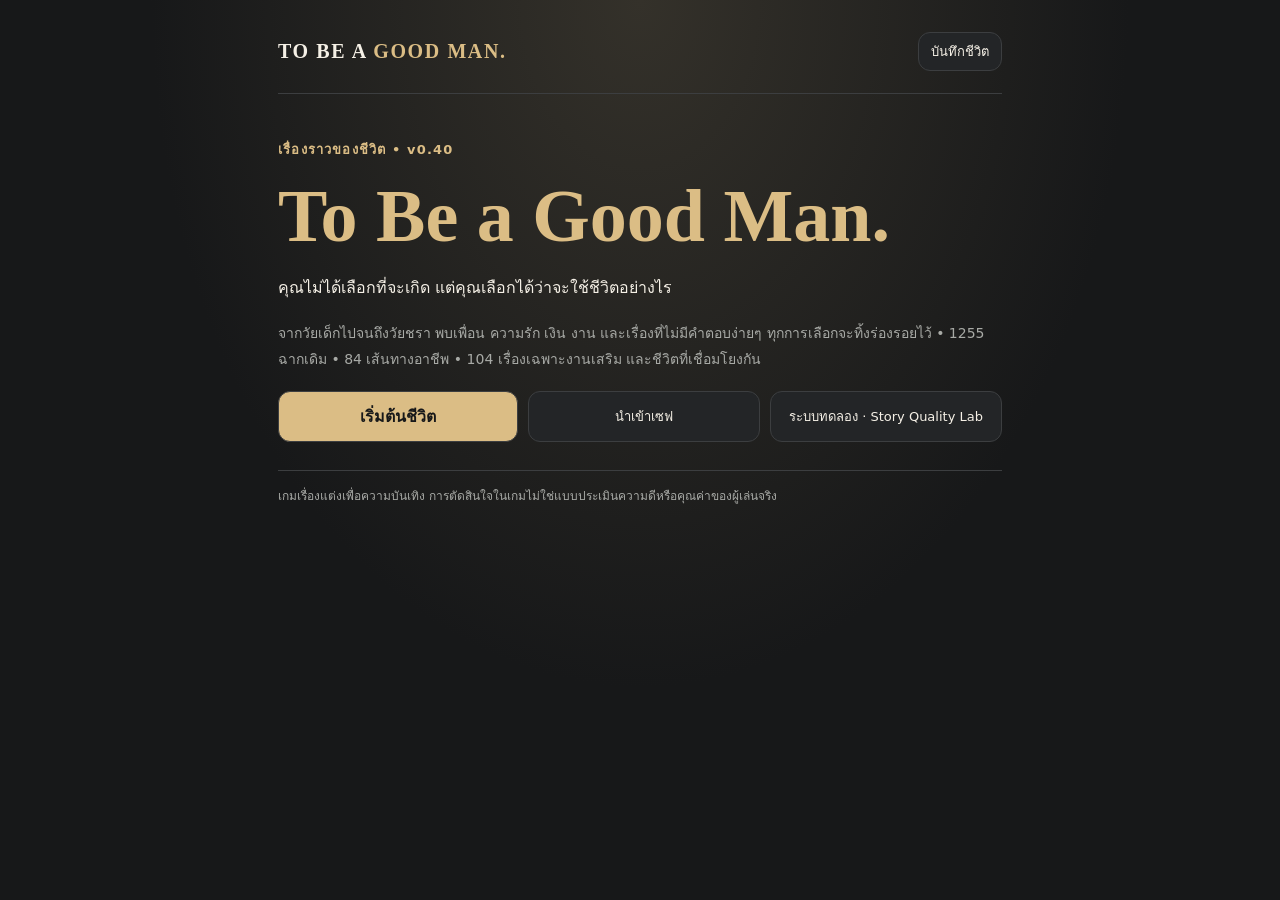
==== index.html @ bf108199 "Add isolated story lab engine bridge and start screen entry" ====
<!doctype html>
<html lang="th"><head><meta charset="utf-8"><meta name="viewport" content="width=device-width,initial-scale=1"><title>To Be a Good Man</title><style>
:root{color-scheme:dark;--bg:#171819;--panel:#232527;--ink:#f5f0e6;--muted:#a8aaa6;--gold:#dbbd85;--line:#3c3e40}*{box-sizing:border-box}body{margin:0;background:radial-gradient(ellipse at top,#34312a 0%,var(--bg) 54%);font-family:system-ui,sans-serif;color:var(--ink);min-height:100dvh}main{max-width:760px;margin:auto;padding:24px 18px 56px}header{display:flex;justify-content:space-between;align-items:center;gap:12px;padding:8px 0 22px;border-bottom:1px solid var(--line)}.brand{font-family:Georgia,serif;font-size:20px;letter-spacing:.08em;font-weight:bold}.brand span{color:var(--gold)}button{font:inherit;color:inherit;cursor:pointer;border:1px solid var(--line);background:var(--panel);border-radius:12px;padding:12px 16px;text-align:left;transition:background .15s,border-color .15s}button:hover,button:focus-visible{border-color:var(--gold);background:#38352f}button.primary{background:var(--gold);color:#171819;font-weight:700;text-align:center}button.small{font-size:13px;padding:8px 12px}button:disabled{opacity:.45;cursor:default}h1,h2,p{margin:0}h1{font-family:Georgia,serif;font-size:clamp(38px,8vw,74px);line-height:1.05;color:var(--gold)}h2{font-size:clamp(25px,5vw,35px);line-height:1.35}p{line-height:1.85}.muted{color:var(--muted);font-size:14px}.kicker{color:var(--gold);font-size:13px;letter-spacing:.09em;font-weight:bold}.scene{padding:28px 0;display:grid;gap:18px}.choices{display:grid;gap:10px}.choice{display:flex;align-items:center;gap:12px;min-height:58px}.letter{color:var(--gold);font-family:Georgia,serif;min-width:22px}.meta{display:flex;flex-wrap:wrap;gap:10px;justify-content:space-between;padding:13px 0;border-bottom:1px solid var(--line);font-size:13px;color:var(--muted)}.track{height:3px;background:var(--line);margin-top:8px;overflow:hidden;border-radius:5px}.track i{display:block;background:var(--gold);height:100%}.result{padding:20px;border:1px solid var(--line);background:var(--panel);border-radius:16px;display:grid;gap:12px}.actions{display:flex;flex-wrap:wrap;gap:10px}.actions button{flex:1;text-align:center}.journal{display:grid;gap:12px}.entry{padding:12px 0;border-bottom:1px solid var(--line)}.entry strong{display:block;margin-bottom:5px}footer{border-top:1px solid var(--line);padding-top:16px;color:var(--muted);font-size:12px;line-height:1.6}#notice{font-size:12px;color:var(--gold);min-height:18px;margin-top:8px} @media(max-width:480px){main{padding:16px 14px 32px}.brand{font-size:15px}.scene{padding:22px 0}.choice{padding:12px}.meta{font-size:12px}}
.profile{border:1px solid var(--line);border-radius:16px;padding:14px;background:#232527;display:grid;gap:12px;margin-top:10px}.person{display:flex;align-items:center;gap:12px}.avatar{height:48px;width:48px;border:1px solid #806d49;border-radius:50%;display:grid;place-items:center;color:var(--gold);background:#35312a;font-size:23px;flex:none}.person strong{font-size:17px}.person .muted{font-size:12px}.personinfo{flex:1}.balance{text-align:right;font-size:16px;font-weight:700;color:var(--gold)}.balance small{display:block;font-size:10px;color:var(--muted);font-weight:400}.statgrid{display:grid;grid-template-columns:1fr 1fr;gap:8px 16px}.stat{min-width:0}.statline{display:flex;align-items:baseline;gap:5px;justify-content:space-between;font-size:12px}.statline strong{white-space:nowrap;font-size:12px}.statbar{height:4px;border-radius:4px;background:#404244;overflow:hidden;margin-top:5px}.statbar i{display:block;height:100%;background:var(--gold);border-radius:4px}.positive{color:#83d9a4}.negative{color:#ff9a97}.latest{border-top:1px solid var(--line);padding-top:10px;display:grid;gap:5px}.latest p{font-size:13px;line-height:1.55}.latest-title{font-size:11px;color:var(--gold);font-weight:700}.effects{display:flex;flex-wrap:wrap;gap:5px 12px;font-size:12px}.scene{padding-top:20px}.meta{padding:8px 0}.choice{min-height:50px}.profile .muted{line-height:1.4}@media(max-width:480px){.profile{padding:11px;gap:10px}.statgrid{gap:7px 12px}.avatar{width:42px;height:42px}.scene{gap:13px}.latest p{font-size:12px}.balance{font-size:14px}}.groups{display:grid;grid-template-columns:1fr 1fr;gap:6px}.group{border:1px solid var(--line);border-radius:8px;min-width:0;background:#202223}.group[open]{grid-column:1/-1}.groupsummary{cursor:pointer;padding:8px;display:flex;justify-content:space-between;align-items:center;gap:4px;font-size:12px;list-style:none}.groupsummary::-webkit-details-marker{display:none}.groupsummary::before{content:"+";color:var(--gold);flex:none}.group[open] .groupsummary::before{content:"−"}.groupsummary>span:first-of-type{flex:1}.groupvalue{color:var(--gold);font-size:10px;white-space:nowrap}.group .statgrid{padding:8px;border-top:1px solid var(--line)}.group .statline{flex-wrap:wrap}.group .statline strong{margin-left:auto}.group .statline strong span{font-size:11px}@media(max-width:360px){.groups{grid-template-columns:1fr}.groupsummary{font-size:12px}}.latest{border:1px solid #6b5b40;background:linear-gradient(145deg,#353027,#292824);border-radius:12px;padding:16px;gap:8px}.latest-title{font-size:13px;line-height:1.45;color:var(--gold)}.latest p.outcome-text{font-size:clamp(19px,4.7vw,24px);font-weight:600;line-height:1.65;color:var(--ink);overflow-wrap:anywhere}.latest p.muted{font-size:12px;line-height:1.5}.latest .effects{border-top:1px solid #514a3d;padding-top:8px;font-size:10px;line-height:1.5;gap:3px 10px}.latest .effects .muted{font-size:10px}.groupsummary{font-size:11px;padding:7px}.groupvalue{font-size:9px}.group .statline,.group .statline strong{font-size:11px}.group .statline strong span{font-size:10px}.entry p.muted{color:var(--ink);font-size:18px;line-height:1.7}.entry .effects{font-size:10px;margin-top:6px}@media(max-width:480px){.latest{padding:13px;gap:7px}.latest p.outcome-text{font-size:19px;line-height:1.65}.latest p.muted{font-size:11px}.groupsummary{padding:6px}}.story-text{white-space:pre-line}.scene .kicker{line-height:1.5}.story-text{font-size:16px;line-height:1.85}@media(max-width:480px){.story-text{font-size:15px}}.scene .latest{scroll-margin-top:12px;margin-bottom:6px}.originform{display:grid;gap:16px}.originform>label{display:grid;gap:6px;font-size:13px;color:var(--gold)}.originform input[type=text]{width:100%;padding:12px;border:1px solid var(--line);border-radius:10px;background:var(--panel);color:var(--ink);font:inherit;font-size:16px}.originform fieldset{border:1px solid var(--line);border-radius:12px;padding:10px;min-width:0;margin:0}.originform legend{padding:0 6px;font-size:13px;color:var(--gold)}.originoptions{display:grid;grid-template-columns:1fr 1fr;gap:7px}.originoption{display:flex;gap:8px;align-items:flex-start;padding:10px;border:1px solid var(--line);border-radius:9px;cursor:pointer}.originoption:has(input:checked){border-color:var(--gold);background:#353027}.originoption input{accent-color:var(--gold);margin-top:4px}.originoption strong,.originoption small{display:block;line-height:1.5}.originoption strong{font-size:13px}.originoption small{font-size:11px;color:var(--muted);margin-top:3px}.originform button.primary{width:100%}@media(max-width:420px){.originoptions{grid-template-columns:1fr}}.originform select{width:100%;padding:12px;border:1px solid var(--line);border-radius:10px;background:var(--panel);color:var(--ink);font:inherit;font-size:16px}</style></head><body><main><header><div class="brand">TO BE A <span>GOOD MAN.</span></div><button id="menu" class="small" type="button">บันทึกชีวิต</button></header><div id="notice" role="status"></div><section id="app" aria-live="polite"></section><footer>เกมเรื่องแต่งเพื่อความบันเทิง การตัดสินใจในเกมไม่ใช่แบบประเมินความดีหรือคุณค่าของผู้เล่นจริง</footer></main><script src="story.js"></script><script src="more-stories.js"></script><script>window.BASE_STORY=window.STORY.slice();</script><script src="life-expansion.js"></script><script src="life-system.js"></script><script src="deep-paths.js"></script><script src="episodes.js"></script><script src="episode-crossovers.js"></script><script src="origins.js"></script><script src="thai-life.js"></script><script src="cities-careers.js"></script><script src="life-turns.js"></script><script src="life-city-drama.js"></script><script src="life-entanglements.js"></script><script src="entangled-episodes.js"></script><script src="interest-paths.js"></script><script src="life-foundations.js"></script><script src="life-continuity.js"></script><script src="life-years.js"></script><script src="life-flex.js"></script><script src="career-catalog.js"></script><script src="career-expansion.js"></script><script src="career-world.js"></script><script src="career-detail.js"></script><script src="life-merged.js"></script><script src="people-memory.js"></script><script src="life-freedom.js"></script><script src="life-polish.js"></script><script src="life-later.js"></script><script>
"use strict";

 // Keep immediate, authored consequences together without changing save IDs or ages.
 
/* v0.30 Childhood: meaningful, replayable arcs. Legacy IDs remain for save migration. */
(function(w){
"use strict";
const W=w.CAREER_WORLD,S=w.STORY,E=w.EPISODES,prev={allowed:W.allowed,choices:W.choices,story:W.story,after:W.after};
const by=new Map([...S,...E].map(e=>[e.id,e])),D=new Map(),H=st=>st.child30||{},T=(s,k)=>s.stats[k]||0,ge=(k,v)=>s=>T(s,k)>=v,has=(st,k,...v)=>v.includes(H(st)[k]),known=(st,n)=>w.PEOPLE.privateOK(st,n),interest=(st,k)=>H(st).interests?.includes(k);
const early=new Set("meet_mek people_mek_visit kindergarten people_intro_fah school_a school_b school_care".split(" "));
const quiet=new Set("kid_newpal toy toy_a toy_b free_focus_5 year_5_0 year_6_1 year_8_0 year_9_1 drawing drawing_a kid_birthday kid_giftplay kid_reading kid_readshow kid_sports kid_sportpractice kid_sportday kid_homework kid_hwresult kid_family6 kid_family7 kid_rain kid_saving kid_saved9 familykid_mom5 familykid_rules familykid_dad6 familykid_holiday9 youthdistinct_move_0 youthdistinct_move_1 youthdistinct_kite_0 youthdistinct_kite_1 younglife_moneykid_0 kid_class8 kid_contest9 kid_contest10 authored_plant_0_9 authored_plant_1_10 authored_comic_0_10 varied_games_0 varied_sports_0".split(" "));
const q=(label,result,delta={},set={},need)=>({label,result,delta,set,need});
const p=(person,level="friend")=>({person,level}),j=(k,n)=>({[k]:"join",...p(n),interest:k}),end=k=>({[k]:"closed"});
function add(id,age,order,title,story,rows,gate=()=>true,parent=null){const key="child30_"+id,e={id:key,age,order,title,story:typeof story==="string"?story:"เรื่องราววัยเด็ก",cw:"child30",custom:true,choices:rows.map((_,i)=>({label:"ทางเลือก "+(i+1),result:"",delta:{},baseIndex:i}))};if(parent){e.after="child30_"+parent;e.flowDirect=true;E.push(e)}else S.push(e);D.set(key,{story,rows,gate});}
function roll(s,a,salt){let x=((s.seed??1)^Math.imul(a+1,2654435761)^salt)>>>0;x=Math.imul(x^(x>>>16),2246822507)>>>0;return ((x^(x>>>13))>>>0)/4294967296;}
const score=(s,a,salt,weights,bonus=0)=>Object.entries(weights).reduce((v,[k,m])=>v+T(s,k)*m,bonus)+roll(s,a,salt)*15;
const money=n=>n.toLocaleString("th-TH")+" บาท";
const change=(id,obj)=>{if(by.has(id))Object.assign(by.get(id),obj);};
change("birth",{story:"คุณลืมตาดูโลกในอ้อมแขนของคนที่บ้าน เสียงและสัมผัสรอบตัวคือสิ่งแรกที่คุณได้รู้จัก"});if(by.get("birth")?.choices[0]){by.get("birth").choices[0].label="ร้องเสียงดัง";by.get("birth").choices[0].result="คนที่บ้านอุ้มและปลอบคุณจนสงบ";}
change("meet_mek",{order:-20});change("people_mek_visit",{order:-19});change("kindergarten",{order:-20});
change("study_habit",{story:"คืนก่อนส่งการบ้านครั้งแรก คุณยังทำโจทย์ไม่เสร็จ แต่รายการการ์ตูนที่ชอบกำลังจะเริ่ม คนที่บ้านบอกว่าจะช่วยถ้าคุณขอ"});
// 5 years: multiple independent friendship routes, not mandatory loyalty to Mek/Fah.
add("friends",5,-35,"เพื่อนคนใหม่ในวันเปิดเทอม","วันเปิดเทอม ครูให้เด็กเลือกโต๊ะกิจกรรม นัทกำลังต่อปริศนา ข้าวปั้นชวนเพื่อนเล่น ส่วนมินนี่กำลังเล่นขายของ คุณอยากไปโต๊ะไหน?",[
q("ต่อปริศนากับนัท","นัทชอบโจทย์ยากๆ เขาชวนคุณมาเล่นด้วยกันอีก",{knowledge:5,problem:3,friend:3},{...p("นัท"),interest:"study"}),
q("เล่นกับกลุ่มข้าวปั้น","ข้าวปั้นแนะนำเพื่อนในกลุ่ม ทั้งหมดเล่นกันจนหมดพัก",{social:5,confidence:3,friend:3},{...p("ข้าวปั้น"),interest:"social"}),
q("เล่นขายของกับมินนี่","มินนี่เล่าว่าที่บ้านขายของ ทั้งคู่เล่นด้วยกันจนเริ่มสนิท",{skill:5,problem:3,friend:3},{...p("มินนี่"),interest:"trade"}),
q("เล่นคนเดียวก่อน","ครูให้คุณเลือกเล่นตามใจ ยังมีโอกาสรู้จักเพื่อนคนอื่น",{h:3,creative:3},{})]);
add("friends_day",5,-34,"เพื่อนใหม่กับกติกาของกลุ่ม",st=>"วันต่อมา "+H(st).lastPerson+" ชวนคุณเล่นอีก ขิงอยากเล่นด้วย แต่ยังไม่รู้กติกา",[
q("ชวนขิงมาเล่นและสอนกติกา","ทั้งสามคนเล่นกันจนหมดพัก ขิงดีใจที่ได้ร่วมกลุ่ม",{friend:5,social:4},{...p("ขิง")}),
q("ให้ขิงเล่นในรอบถัดไป","ขิงได้เล่นด้วยในรอบถัดไปและเริ่มรู้จักคุณ",{friend:3,problem:3},p("ขิง")),
q("ขอเล่นกับเพื่อนคนเดิมเท่านั้น","ขิงไปเล่นกับกลุ่มอื่น คุณเล่นกับเพื่อนจนจบ",{friend:1,social:-2},{}),
q("ขอพักเล่นคนเดียววันนี้","เพื่อนเข้าใจและให้คุณพักตามที่ต้องการ",{energy:4,h:2},{})],st=>!!H(st).lastPerson,"friends");
add("birthday",5,45,"วันเกิดกับของที่อยากได้","วันเกิดปีนี้ คนที่บ้านให้คุณเลือกของขวัญ หรือเก็บเงินไว้ซื้อสิ่งที่อยากได้ คุณจะเลือกอะไร?",[
q("ขอหนังสือและเกมฝึกสมอง","คุณเริ่มฝึกอ่านและแก้โจทย์",{knowledge:6,problem:3},{interest:"study"}),
q("ขออุปกรณ์กีฬา","คนที่บ้านพาคุณฝึกเล่นกีฬา",{physical:5,skill:4},{interest:"sport"}),
q("ขออุปกรณ์วาดรูปหรือประดิษฐ์ของ","คุณเริ่มทำผลงานของตัวเอง",{creative:7,skill:3},{interest:"art"}),
q("ฉลองที่บ้านและเก็บเงินใส่กระปุก","คุณฉลองกับครอบครัวและได้เงินเก็บ 150 บาท",{m:150,h:3,discipline:3},{interest:"trade"})]);
// 6 years: earning and moral consequences in the same episode.
add("market",6,10,"ร้านเล็กในงานชุมชน",(st,s)=>"งานชุมชนเปิดให้เด็กช่วยผู้ใหญ่ขายของ "+(s.origin?.family==="modest"?"ที่บ้านมีงบจำกัด จึงเลือกใช้ของที่หาได้ง่าย":"ที่บ้านเตรียมวัตถุดิบไว้ให้ลองขาย")+" มินนี่ชวนคุณช่วยขาย ผู้ใหญ่จะให้ส่วนแบ่งเป็นค่าขนม",[
q("ช่วยมินนี่ขายขนม","คุณช่วยขายจนปิดร้าน ได้ส่วนแบ่ง 120 บาท",{m:120,skill:5,friend:3},{...p("มินนี่"),trade:"sold",interest:"trade"}),
q("ทำการ์ดและของทำมือไปขาย","ขายของได้กำไร 180 บาทหลังหักต้นทุน",{m:180,creative:5,skill:4},{trade:"sold",interest:"art"}),
q("ช่วยที่บ้านโดยไม่รับเงิน","คนที่บ้านขอบคุณ คุณเห็นแล้วว่าการหาเงินไม่ง่าย",{r:4,responsibility:4,experience:4},{trade:"help"}),
q("ไปทำกิจกรรมอื่น","คุณสนุกกับวันหยุด แต่ไม่ได้รายได้จากร้าน",{h:4,energy:2},{trade:"closed"}),
q("★ จัดชุดสินค้าและทำป้ายราคา","ผู้ใหญ่ช่วยตรวจราคา ขายได้ดีและคุณได้กำไร 300 บาท",{m:300,skill:6,problem:4},{...p("มินนี่"),trade:"sold",interest:"trade"},s=>T(s,"problem")>=60||T(s,"skill")>=12)]);
add("market_cash",6,11,"เงินที่ลูกค้าจ่ายเกิน","ลูกค้าซื้อของราคา 100 บาท แต่จ่ายมา 200 บาทแล้วเดินออกไป มีเพียงคุณที่เห็นว่าเขาจ่ายเกิน",[
q("เรียกลูกค้ากลับมาคืนเงิน","ลูกค้าได้เงินคืน 100 บาท ร้านปิดด้วยยอดที่ถูกต้อง",{i:5,reliable:4,respect:3},{marketTrust:"honest"}),
q("ให้ผู้ใหญ่ตรวจเงินก่อนคืน","ผู้ใหญ่ตรวจยอดและคืนเงินครบ คุณได้ฝึกนับเงิน",{problem:4,i:3,skill:3},{marketTrust:"honest"}),
q("แอบเก็บเงินส่วนเกิน 100 บาท","คุณได้เงินเพิ่ม 100 บาทโดยไม่มีใครรู้",{m:100,i:-6,reliable:-3},{marketTrust:"hidden"}),
q("อ้างว่าลูกค้าให้ทิป","ผู้ใหญ่เชื่อและให้เงินคุณ 100 บาท ลูกค้าอาจกลับมาทวง",{m:100,i:-7,fair:-4},{marketTrust:"hidden"})],st=>has(st,"trade","sold"),"market");
add("market_truth",6,12,"ลูกค้ากลับมาทวงเงิน","หลังปิดร้าน ลูกค้ากลับมาทวงเงิน 100 บาทที่จ่ายเกิน คนที่บ้านถามว่าเกิดอะไรขึ้น",[
q("ยอมรับผิดและคืน 100 บาท","ลูกค้าได้เงินครบ คุณขอโทษต่อหน้าคนที่บ้าน",{m:-100,i:4,responsibility:4},{marketTrust:"repaired"},ge("m",100)),
q("ขอให้ผู้ใหญ่ช่วยคืนเงิน","ผู้ใหญ่ช่วยชดใช้และคุยกับคุณเรื่องความซื่อสัตย์",{r:-2,responsibility:3},{marketTrust:"repaired"}),
q("ปฏิเสธทั้งที่รู้ความจริง","ลูกค้าได้เงินคืน แต่คนที่บ้านเริ่มไม่ไว้ใจคุณ",{i:-5,reliable:-5},{marketTrust:"caught"}),
q("คืนเงินแต่ไม่ขออธิบาย","ลูกค้าได้เงินคืน เรื่องเงินจบแล้ว แต่คนที่บ้านยังไม่สบายใจ",{stress:3,responsibility:1},{marketTrust:"caught"})],st=>has(st,"marketTrust","hidden"),"market_cash");
add("homework",6,30,"เช้าวันส่งการบ้าน",(st,s)=>s.answers.study_habit===3?"ครูเห็นว่าสมุดการบ้านยังว่าง เพื่อนชวนให้ลอกก่อนส่ง":"การบ้านยังผิดบางข้อ เพื่อนชวนให้ลอกคำตอบก่อนส่งครู",[
q("บอกครูตามจริงและขอเวลาทำเอง","ครูอธิบายโจทย์ คุณทำเสร็จช่วงพักกลางวัน",{knowledge:6,responsibility:4,i:3},{studyRepair:"done",interest:"study"}),
q("ขอให้เพื่อนสอนวิธีคิด","คุณเข้าใจโจทย์และแก้เองจนส่งทัน",{knowledge:5,problem:4,friend:2},{studyRepair:"done"}),
q("ลอกคำตอบเพื่อน","คุณส่งงานผ่าน แต่ยังแก้โจทย์แบบเดิมเองไม่ได้",{i:-5,discipline:-3},{studyRepair:"copy"}),
q("ส่งงานเท่าที่ทำได้","ครูตรวจงานตามจริงและแนะนำให้ฝึกเพิ่ม",{experience:3,confidence:2},{studyRepair:"done"})],(st,s)=>[2,3].includes(s.answers.study_habit));
// The morning after homework belongs to the same episode, before unrelated events.
{const ix=S.findIndex(e=>e.id==="child30_homework");if(ix>=0){const e=S.splice(ix,1)[0];e.after="study_habit";e.flowDirect=true;E.push(e);}}
// 7 years: sport, results based on ability and preparation.
add("sport",7,5,"เจกับทีมกีฬาสี","เจชวนคุณลองวิ่งผลัดในงานกีฬาสี ครูเปิดให้ทดลองซ้อมก่อนคัดทีม ทีมชนะจะได้เงินรางวัล",[
q("ลองซ้อมกับเจ","คุณฝึกวิ่งและส่งไม้กับทีม",{physical:4,skill:6,friend:3},j("sport","เจ")),
q("ช่วยจับเวลาและเชียร์เพื่อน","คุณได้รู้จักเจและช่วยทีมจากข้างสนาม",{social:4,friend:3},{...p("เจ"),sport:"closed"}),
q("ไปทำกิจกรรมอื่น","คุณเลือกใช้เวลากับสิ่งที่ชอบกว่า",{h:3},end("sport")),
q("★ ขอคัดตัวเข้าทีมหลัก","ครูเห็นว่าคุณมีพื้นฐานดี จึงให้ซ้อมกับทีมหลัก",{physical:3,skill:5,confidence:3},j("sport","เจ"),s=>T(s,"physical")>=88&&T(s,"skill")>=8)]);
add("sport_match",7,6,"วันแข่งวิ่งผลัด","หลายสัปดาห์ต่อมา ถึงวันแข่งวิ่งผลัด เจชวนคุณวางแผนกับทีมก่อนลงสนาม",[
q("วิ่งตามจังหวะที่ซ้อม","ทีมวิ่งจนครบตามที่ฝึกมา",{physical:3,experience:4},{sportFinish:"normal"}),
q("ให้เจวิ่งตำแหน่งที่ถนัดกว่า","ทุกคนได้วิ่งในตำแหน่งที่เหมาะกับตัวเอง",{friend:4,skill:3,fair:3},{sportFinish:"team"}),
q("ฝืนเร่งความเร็วเพื่อชนะ","คุณวิ่งจนจบ แต่เหนื่อยมากและต้องพัก",{energy:-7,physical:-2,ambition:3},{sportFinish:"risk"}),
q("★ วางแผนจังหวะวิ่งและส่งไม้","ทีมส่งไม้ได้คล่องขึ้นและทำงานเข้าขากัน",{skill:4,problem:4,friend:3},{sportFinish:"expert"},s=>T(s,"skill")>=15&&T(s,"physical")>=85)],st=>has(st,"sport","join"),"sport");
const sportPrize=(st,s)=>{const n=score(s,7,41,{physical:.5,skill:.6,discipline:.2},has(st,"sportFinish","team","expert")?10:0);return n>=78?500:n>=65?200:0;};
add("sport_result",7,7,"ประกาศผลกีฬาสี",(st,s)=>{const n=sportPrize(st,s);return n===500?"ทีมชนะเลิศ! ได้เงินรางวัลคนละ 500 บาท":n===200?"ทีมได้รองชนะเลิศ รับเงินคนละ 200 บาท":"ทีมไม่ติดอันดับ แต่ทุกคนวิ่งจบ ครูแนะนำสิ่งที่ควรฝึก";},[
q("ขอบคุณทีมและทบทวนผลแข่ง","คุณรู้ว่าครั้งนี้ทำอะไรได้ดีและควรฝึกอะไรเพิ่ม",{experience:4,friend:3},{sport:"finished"}),
q("ขอครูแนะนำวิธีฝึกต่อ","ครูช่วยวางแผนซ้อมให้คุณ",{skill:5,discipline:3},{sport:"finished",interest:"sport"}),
q("พักแข่งและลองกิจกรรมอื่น","คุณพักร่างกายและมีเวลาทำสิ่งอื่น",{energy:5,h:3},{sport:"finished",sportStop:true})],st=>!!H(st).sportFinish,"sport_match");
// 8 years: gaming and a separate social circle with real trade-offs.
add("games",8,5,"บอลกับทีมเกมหลังเลิกเรียน","บอลชวนคุณตั้งทีมเล่นเกมหลังเลิกเรียน โดยมีผู้ปกครองอนุญาต เดือนหน้าจะมีการแข่งขันที่โรงเรียน",[
q("เล่นกับบอลหลังทำการบ้าน","บอลชวนคุณฝึกเป็นทีม คุณได้เพื่อนเล่นเกมคนใหม่",{problem:5,friend:4,discipline:3},j("games","บอล")),
q("ฝึกหนักแม้ต้องนอนดึก","คุณสนิทกับบอลและเล่นเก่งขึ้น แต่เริ่มง่วงในห้องเรียน",{skill:5,friend:3,energy:-6,discipline:-4},{...j("games","บอล"),gameRisk:true}),
q("ชวนบอลทำกิจกรรมอื่น","บอลตกลงลองกิจกรรมใหม่ด้วยกัน",{friend:3,social:3},{...p("บอล"),games:"closed"}),
q("ไม่เข้าทีมและทำสิ่งที่ชอบ","คุณไม่ได้เข้าทีมเกม แต่ยังพบเพื่อนจากกิจกรรมอื่น",{h:3},end("games"))]);
add("games_match",8,6,"การแข่งขันเกมของโรงเรียน","หลังซ้อมมาหลายครั้ง ถึงวันแข่งเกมแล้ว ทีมที่ทำผลงานดีจะได้เงินรางวัล",[
q("แบ่งหน้าที่และสื่อสารกับทีม","ทีมช่วยกันแก้ปัญหาจนจบทุกนัด",{problem:5,skill:4,friend:3},{gameFinish:"team"}),
q("เล่นตามที่ตัวเองถนัด","คุณทำหน้าที่ของตัวเองและได้ประสบการณ์",{skill:5,experience:3},{gameFinish:"solo"}),
q("ตำหนิเพื่อนเมื่อทีมตามหลัง","ทีมเสียสมาธิ เพื่อนเริ่มไม่พอใจคุณ",{friend:-5,stress:3,skill:2},{gameFinish:"blame"}),
q("★ อ่านแผนคู่แข่งและปรับแผนทีม","ทีมเปลี่ยนแผนได้ทันและเล่นเข้าขากันมากขึ้น",{problem:5,skill:4,friend:4},{gameFinish:"expert"},ge("problem",65))],st=>has(st,"games","join"),"games");
const gamePrize=(st,s)=>{const n=score(s,8,57,{problem:.55,skill:.7},has(st,"gameFinish","team","expert")?12:0);return n>=70?800:n>=58?300:0;};
add("games_result",8,7,"ผลการแข่งขันและเวลาเล่น",(st,s)=>{const n=gamePrize(st,s);return (n===800?"ทีมชนะ! คุณได้ส่วนแบ่ง 800 บาท":n===300?"ทีมได้รางวัลชมเชย คุณได้ส่วนแบ่ง 300 บาท":"ทีมไม่ได้รางวัล แต่เล่นครบทุกนัด")+(H(st).gameRisk?" ครูยังทักว่าช่วงนี้คุณง่วงในห้องเรียนบ่อย":"")+" คุณจะจัดเวลาเล่นต่อไปอย่างไร?";},[
q("เล่นหลังทำการบ้านเสร็จ","คุณกับบอลตกลงเวลาเล่นให้ไม่กระทบการเรียน",{discipline:5,selfcontrol:4},{games:"finished",gameRisk:false}),
q("ฝึกจริงจังโดยให้ผู้ใหญ่ช่วยจัดเวลา","ผู้ใหญ่ช่วยจัดตารางซ้อมและพัก คุณยังได้พัฒนาฝีมือ",{skill:5,problem:3},{games:"finished",interest:"games",gameRisk:false}),
q("เพิ่มเวลาเล่นทุกวัน","คุณเล่นเก่งขึ้น แต่เริ่มพักผ่อนไม่พอและเรียนเสีย",{skill:4,energy:-7,discipline:-5},{games:"finished",gameRisk:true}),
q("พักแข่งและลองกิจกรรมอื่น","คุณยังเป็นเพื่อนกับบอลได้ แม้ไม่ได้แข่งเกมด้วยกัน",{h:4,energy:4},{games:"finished",gameStop:true,gameRisk:false})],st=>!!H(st).gameFinish,"games_match");
add("circle",8,14,"โต๊ะอาหารที่เลือกได้","พักเที่ยง ข้าวปั้นชวนคุณไปนั่งด้วย ขิงกำลังอ่านหนังสือคนเดียว ส่วนพีทอยากอวดของเล่นราคาแพงที่เพิ่งได้มา",[
q("นั่งกับขิงและชวนคุย","ขิงเล่าเรื่องอวกาศที่ชอบ คุณเริ่มสนิทกัน",{knowledge:4,friend:4,social:2},p("ขิง")),
q("ไปนั่งกับกลุ่มข้าวปั้น","คุณรู้จักเพื่อนในกลุ่มเพิ่มขึ้น",{social:5,friend:4},p("ข้าวปั้น")),
q("ไปดูของเล่นกับพีท","พีทเล่าเรื่องของสะสมและชวนคุณเล่นด้วย",{friend:3,experience:3},p("พีท")),
q("ขอนั่งพักคนเดียว","คุณได้พักเงียบๆ ตามที่ต้องการ",{energy:4,h:3},{})]);
add("circle_test",8,15,"ของเล่นที่มีเงื่อนไข","พีทจะให้คุณเล่นของเล่นราคาแพงของเขา แต่มีข้อแม้ว่าอย่าชวนขิง เพราะขิงไม่มีของเล่นแบบเดียวกัน",[
q("ไม่รับข้อเสนอและชวนขิงเล่นอย่างอื่น","คุณอดเล่นของพีท แต่ขิงดีใจที่คุณชวนเขา",{fair:5,friend:4,i:3},p("ขิง")),
q("ขอให้พีทเลิกกีดกันขิง","พีทไม่ให้ยืมของเล่น แต่ยอมเลิกกันขิงออกจากกลุ่ม",{problem:4,social:3,fair:3},p("พีท")),
q("ตกลงและไม่ชวนขิง","คุณได้เล่นของที่อยากได้ ขิงเสียใจและเริ่มตีตัวออกห่าง",{h:4,fair:-6,friend:-3},{...p("พีท"),exclude:"ขิง"}),
q("เดินออกมา ไม่เข้าข้างใคร","คุณไม่ได้เล่นของพีท และขิงต้องจัดการเรื่องนี้เอง",{energy:2,confidence:-1},{}),
q("★ ชวนทุกคนผลัดกันเล่น","พีทยอมให้ทุกคนเล่นเป็นรอบ ขิงได้ร่วมเล่นด้วย",{social:5,problem:4,friend:5,fair:3},p("ขิง"),s=>T(s,"social")>=65&&T(s,"problem")>=60)],st=>["พีท","ขิง","ข้าวปั้น"].some(n=>known(st,SOCIAL_CONTEXT.schoolPerson(st,n))),"circle");
// 9 years: science and art, with awards and genuinely difficult choices.
add("science",9,10,"ครูเปิดรับตัวแทนประกวดสิ่งประดิษฐ์","ครูประกาศประกวดสิ่งประดิษฐ์ รางวัลทีมชนะ 2,000 บาท นัทชวนคุณทำเครื่องเตือนน้ำล้น มีเวลาเตรียมหนึ่งเดือน",[
q("สมัครประกวดกับนัท","ทั้งคู่แบ่งงานและนัดทดลองต้นแบบ",{knowledge:6,problem:5,friend:3},j("science","นัท")),
q("ขอฝึกกับครูก่อน ยังไม่สมัคร","ครูให้โจทย์ฝึกสำหรับการประกวดครั้งหน้า",{knowledge:5,discipline:3},{science:"closed",interest:"study"}),
q("เลือกกิจกรรมอื่น","คุณเลือกใช้เวลากับสิ่งที่สนใจกว่า",{h:3},end("science")),
q("★ เสนอต้นแบบเข้าคัดเลือก","ครูเห็นว่าคุณมีพื้นฐานดี จึงให้นัทช่วยทดสอบต้นแบบ",{knowledge:5,creative:5,problem:4},j("science","นัท"),s=>T(s,"knowledge")>=25&&T(s,"problem")>=60)],(st,s)=>interest(st,"study")||interest(st,"art")||T(s,"knowledge")>=15||T(s,"creative")>=15||roll(s,9,61)<.4);
add("science_build",9,11,"ต้นแบบที่ยังใช้ไม่ได้","เครื่องเตือนน้ำล้นยังทำงานผิดจังหวะ นัทอยากส่งทั้งอย่างนั้น แต่ครูให้เวลาแก้ถึงพรุ่งนี้",[
q("ช่วยกันแก้และบันทึกผลจริง","คุณกับนัทแก้ข้อผิดพลาดและเก็บผลทดลองไว้",{problem:6,knowledge:5,friend:3},{scienceBuild:"team"}),
q("ส่งตามสภาพและอธิบายข้อบกพร่อง","ทีมส่งทันและบอกกรรมการตามตรงว่าอะไรยังใช้ไม่ได้",{i:4,knowledge:4},{scienceBuild:"honest"}),
q("ให้ผู้ใหญ่ทำแทนแล้วอ้างว่าทำเอง","ผลงานดูดีขึ้น แต่คุณกับนัทอธิบายวิธีทำได้ไม่ครบ",{i:-6,creative:1},{scienceBuild:"fake"}),
q("★ วิเคราะห์และแก้จุดที่ผิดพลาด","ต้นแบบทำงานได้ ทีมมีผลทดลองยืนยัน",{problem:5,knowledge:5,creative:4},{scienceBuild:"expert"},s=>T(s,"problem")>=65&&T(s,"knowledge")>=25)],st=>has(st,"science","join"),"science");
const scienceWin=(st,s)=>!has(st,"scienceBuild","fake")&&score(s,9,91,{knowledge:.9,problem:.4,creative:.4},has(st,"scienceBuild","team","expert")?15:0)>=70;
add("science_result",9,12,"ประกาศผลการประกวด",(st,s)=>scienceWin(st,s)?"ทีมชนะ! ได้เงินรางวัล 2,000 บาท ครูฝากเงินไว้กับคุณ เพราะวันนี้นัทไม่มาโรงเรียน":has(st,"scienceBuild","fake")?"กรรมการถามวิธีทำ แต่ทีมตอบไม่ได้ จึงไม่ได้รางวัล":"ทีมไม่ชนะ ครูชมส่วนที่ทำได้ดีและบอกจุดที่ควรปรับ",[
q("รับผลการแข่งขันและทบทวนผลงาน","คุณได้รู้จุดแข็งและข้อบกพร่องของงานที่ทำกับนัท",{experience:4,friend:4},{science:"finished"}),
q("ขอคำแนะนำจากครู","ครูแนะนำสิ่งที่ควรฝึกก่อนประกวดครั้งหน้า",{knowledge:5,discipline:3},{science:"finished",interest:"study"}),
q("จบการแข่งขันแล้วลองอย่างอื่น","คุณจบโครงงานและมีเวลาให้ความสนใจด้านอื่น",{h:3,energy:3},{science:"finished"})],st=>!!H(st).scienceBuild,"science_build");
add("science_money",9,13,"เงินรางวัลที่ไม่มีใครรู้","ครูฝากเงินรางวัลทีม 2,000 บาทไว้กับคุณ นัทช่วยทำงานเกือบครึ่ง แต่ยังไม่รู้ว่าคุณรับเงินมาแล้ว",[
q("แจ้งครูและแบ่งเงินกับนัทคนละครึ่ง","นัทได้เงิน 1,000 บาท คุณได้เงิน 1,000 บาท ครูยืนยันชื่อทั้งคู่",{m:1000,i:5,fair:5,friend:4},{scienceMoney:"fair"}),
q("เอาเงินไปแบ่งให้นัทเอง","ทั้งคู่ได้เงินคนละ 1,000 บาท นัทขอบคุณคุณ",{m:1000,friend:5,i:3},{scienceMoney:"fair"}),
q("เก็บเงินทั้งหมดโดยไม่บอกนัท","คุณได้เงิน 2,000 บาท แต่นัทอาจมาทวงส่วนของเขา",{m:2000,i:-7,fair:-6},{scienceMoney:"hidden"}),
q("ยกเงินทั้งหมดให้นัท","นัทรับเงินที่คุณเต็มใจให้ คุณไม่ได้เก็บเงินรางวัลไว้",{sacrifice:5,friend:5},{scienceMoney:"given"}),
q("★ แบ่งเงินและชวนวางแผนผลงานใหม่","ทั้งคู่ได้เงินคนละ 1,000 บาทและตกลงวางแผนงานครั้งต่อไป",{m:1000,problem:5,social:3,friend:4},{scienceMoney:"fair"},s=>T(s,"social")>=65&&T(s,"problem")>=65)],st=>H(st).scienceWin===true,"science_result");
add("science_truth",10,4,"นัทถามเรื่องรางวัล","นัทเห็นประกาศรางวัลปีที่แล้ว เขารู้ว่าทีมได้เงิน 2,000 บาท และถามว่าทำไมเขาไม่ได้ส่วนแบ่ง",[
q("ยอมรับผิดและคืน 1,000 บาท","นัทได้เงินที่ควรได้รับ แต่ยังต้องใช้เวลาจึงจะไว้ใจคุณอีกครั้ง",{m:-1000,i:4,responsibility:5,friend:1},{scienceMoney:"repaired"},ge("m",1000)),
q("ยอมรับและขอผู้ใหญ่ช่วยคืนเงิน","ผู้ใหญ่ช่วยจัดการเงินคืนให้นัท คุณต้องรับผิดชอบเรื่องนี้",{i:4,responsibility:3,r:-2},{scienceMoney:"repaired"}),
q("ปฏิเสธว่าไม่ได้รางวัล","นัทมีหลักฐานและขอห่างจากคุณ ผู้ใหญ่ช่วยจัดการคืนเงิน",{i:-6,reliable:-6,friend:-5},{scienceMoney:"caught",...p("นัท","distant")}),
q("ขอโทษและคืนเท่าที่มี","นัทได้เงินครบจากคุณและเงินที่ผู้ใหญ่ช่วยจ่าย",{i:3,responsibility:4,r:-2},{scienceMoney:"repaired"})],st=>has(st,"scienceMoney","hidden"));
add("art",9,20,"ประกวดศิลปะและของทำมือ","ใบหม่อนชวนคุณส่งงานประกวดศิลปะที่โรงเรียน มีเงินรางวัล 1,500 บาท และซุ้มขายของทำมือ",[
q("สมัครประกวดภาพวาดกับใบหม่อน","คุณเริ่มวาดภาพและฝึกกับใบหม่อน",{creative:7,friend:3},j("art","ใบหม่อน")),
q("ทำของขายแทนการประกวด","คุณขายของได้กำไร 350 บาทหลังหักต้นทุน",{m:350,creative:4,skill:5},{...p("ใบหม่อน"),art:"closed",interest:"trade"}),
q("ไปชมงานและเชียร์เพื่อน","คุณได้ดูผลงานหลายแบบโดยไม่ต้องลงแข่ง",{friend:3,experience:3},{...p("ใบหม่อน"),art:"closed"}),
q("ไม่ร่วมงานและไปทำกิจกรรมอื่น","คุณเลือกใช้เวลากับสิ่งที่สนใจกว่า",{h:3},end("art")),
q("★ ส่งผลงานที่เคยทำไว้","ครูช่วยส่งผลงานของคุณเข้าประกวด",{creative:5,confidence:3},j("art","ใบหม่อน"),ge("creative",24))],(st,s)=>interest(st,"art")||T(s,"creative")>=12||roll(s,9,73)<.35);
const artPrize=(st,s)=>score(s,9,82,{creative:1,skill:.5})>=42?1500:0;
add("art_result",9,21,"ผลการประกวดศิลปะ",(st,s)=>artPrize(st,s)?"คุณได้รับรางวัล 1,500 บาท! กรรมการชมไอเดียของคุณ":"คุณไม่ได้รางวัล แต่กรรมการบอกจุดเด่นและสิ่งที่ควรฝึก",[
q("รับผลและขอบคุณใบหม่อน","ทั้งคู่คุยถึงผลงานและข้อแนะนำก่อนจบงาน",{friend:4,experience:3},{art:"finished"}),
q("ขอกรรมการแนะนำวิธีฝึกต่อ","กรรมการแนะนำจุดที่ควรพัฒนาฝีมือ",{creative:5,skill:3},{art:"finished",interest:"art"}),
q("ทำงานศิลปะเพื่อความสนุก","คุณยังได้วาดรูปที่ชอบโดยไม่ต้องแข่งขัน",{h:5,energy:3},{art:"finished"})],st=>has(st,"art","join"),"art");
// 10 years: responsibility, scholarships, next-stage interests.
add("leader",10,10,"หัวหน้ากิจกรรมและเงินส่วนรวม","ครูเปิดรับหัวหน้ากิจกรรมห้อง มีงบ 1,000 บาท ข้าวปั้นชวนคุณช่วยคิดงาน ส่วนพีทอยากจัดตามใจตัวเอง",[
q("สมัครและชวนทุกคนออกแบบงาน","ครูให้คุณลองรับผิดชอบกิจกรรมหนึ่งครั้ง",{social:5,responsibility:4},{...p("ข้าวปั้น"),leader:"join",interest:"social"}),
q("ช่วยเบื้องหลัง ไม่สมัครหัวหน้า","คุณช่วยวางแผนและได้รู้จักเพื่อนหลายกลุ่ม",{skill:4,friend:3},{...p("ข้าวปั้น"),leader:"closed"}),
q("เลือกทำกิจกรรมอื่น","คุณมีเวลาให้สิ่งที่สนใจแทน",{h:3},end("leader")),
q("★ เสนอแผนงานและงบประมาณ","ครูเห็นแผนที่คุณเสนอและมอบหน้าที่ให้คุณ",{social:5,problem:4,confidence:3},{leader:"join",interest:"social"},s=>T(s,"social")>=65&&T(s,"reliable")>=55)]);
add("leader_cash",10,11,"เงินกิจกรรมที่เหลือ","งานจบแล้ว เหลืองบ 300 บาท พีทชวนคุณแบ่งกันคนละ 150 บาทก่อนครูตรวจบัญชี",[
q("คืนเงินพร้อมบัญชีให้ครู","ครูตรวจยอดและนำเงินกลับเข้ากองกลาง คุณได้รับความไว้วางใจ",{i:5,reliable:5,responsibility:4},{leader:"finished"}),
q("ขอครูใช้เงินซื้อของให้ห้อง","ครูอนุมัติและลงบัญชี ทุกคนได้ใช้ของร่วมกัน",{fair:4,friend:4,problem:3},{leader:"finished"}),
q("แบ่งเงินกับพีทคนละ 150 บาท","คุณได้เงิน 150 บาทโดยไม่ได้รับอนุญาต ครูยังตรวจสอบยอดได้",{m:150,i:-6,fair:-5},{leader:"hidden",...p("พีท")}),
q("ให้ครูจัดการเงินที่เหลือ","ครูรับเงินคืนครบ คุณไม่ร่วมแบ่งเงินส่วนกลาง",{i:3,selfcontrol:3},{leader:"finished"})],st=>has(st,"leader","join"),"leader");
add("leader_check",10,12,"ครูตรวจบัญชี","ครูตรวจพบว่าเงินหายไป 300 บาท จึงเรียกคุณกับพีทมาคุยหลังเลิกเรียน",[
q("สารภาพและคืนเงิน 150 บาท","ครูรับเงินส่วนของคุณคืนและคุยกับพีทแยกกัน",{m:-150,i:4,responsibility:4},{leader:"repaired"},ge("m",150)),
q("ขอผู้ใหญ่ช่วยคืนเงิน","ผู้ใหญ่ช่วยคืนเงินและคุยกับคุณเรื่องความรับผิดชอบ",{i:3,r:-2,responsibility:3},{leader:"repaired"}),
q("โยนความผิดให้พีททั้งหมด","ครูพบหลักฐานว่าแบ่งเงินกัน ความไว้ใจลดลง",{i:-6,reliable:-6,friend:-4},{leader:"caught",...p("พีท","distant")}),
q("ยอมรับและขอให้ผู้ใหญ่ช่วยจัดการ","เงินส่วนกลางได้รับคืน แต่ครูยังไม่ไว้ใจคุณเหมือนเดิม",{responsibility:3,stress:3,r:-2},{leader:"repaired"})],st=>has(st,"leader","hidden"),"leader_cash");
add("scholar",10,20,"โอกาสทุนส่งเสริมความสามารถ",(st,s)=>"ครูประกาศทุน 3,000 บาทสำหรับนักเรียนที่ผ่านการคัดเลือก "+(s.origin?.family==="modest"?"ครูบอกว่ามีเงินช่วยค่าอุปกรณ์และเดินทางสำหรับเด็กที่ขาดแคลน":"ผู้สมัครต้องส่งผลงานและเข้าคัดเลือกด้วยตัวเอง"),[
q("สมัครคัดเลือกและฝึกตามแผน","คุณส่งผลงานและเข้าคัดเลือกตามกติกา",{knowledge:5,discipline:4},{scholar:"join",interest:"study"}),
q("ถามครูถึงทุนที่ตรงกับความถนัด","ครูแนะนำทุนและกิจกรรมที่เหมาะกับคุณ",{problem:4,experience:4},{scholar:"closed"}),
q("ไม่สมัครและทำกิจกรรมเดิม","คุณเลือกใช้เวลากับสิ่งที่ชอบ",{h:3},end("scholar")),
q("★ ส่งแฟ้มผลงานเข้าคัดเลือก","ครูรับรองผลงานที่คุณสะสมไว้และส่งชื่อเข้าคัดเลือก",{confidence:4,knowledge:5,experience:3},{scholar:"join",interest:"study"},s=>T(s,"knowledge")>=32||T(s,"creative")>=30||T(s,"skill")>=35)],(st,s)=>T(s,"knowledge")>=18||T(s,"creative")>=18||T(s,"skill")>=22||s.origin?.family==="modest");
const scholarship=(st,s)=>Math.max(T(s,"knowledge"),T(s,"creative"),T(s,"skill"))+T(s,"discipline")*.35+roll(s,10,102)*18>=53?3000:0;
add("scholar_result",10,21,"ประกาศผลทุน",(st,s)=>scholarship(st,s)?"คุณผ่านการคัดเลือก! ได้ทุนการศึกษา 3,000 บาท":"คุณยังไม่ผ่าน ครูบอกจุดที่ต้องฝึกเพิ่ม",[
q("รับผลและวางแผนฝึกต่อ","คุณนำคำแนะนำไปวางแผนสำหรับช่วงมัธยม",{experience:4,discipline:4},{scholar:"finished"}),
q("คุยกับครอบครัวเรื่องเป้าหมาย","คนที่บ้านรับฟังและตกลงช่วยตามกำลัง",{r:4,security:3},{scholar:"finished"}),
q("พักก่อนแล้วลองสิ่งอื่น","คุณยังมีอิสระเลือกสิ่งที่อยากทำ",{h:4,energy:3},{scholar:"finished"})],st=>has(st,"scholar","join"),"scholar");
add("next",10,95,"ก่อนก้าวสู่วัยมัธยม","เมื่อมองย้อนวัยเด็ก คุณเริ่มรู้แล้วว่าตัวเองชอบอะไร จากนี้อยากให้เวลากับสิ่งไหนมากขึ้น?",[
q("การเรียนและฝึกคิด","คุณเตรียมพื้นฐานการเรียนสำหรับช่วงมัธยม",{knowledge:5,discipline:3},{interest:"study"}),
q("กีฬาและสุขภาพ","คุณตั้งใจดูแลร่างกายและฝึกกีฬา",{physical:4,skill:4},{interest:"sport"}),
q("เกม ศิลปะ และงานสร้างสรรค์","คุณให้เวลากับงานอดิเรกและไอเดียใหม่ๆ",{creative:5,problem:3},{interest:"art"}),
q("เพื่อน กิจกรรม และการหาเงิน","คุณอยากรู้จักคนใหม่และลองหาโอกาสด้วยตัวเอง",{social:4,skill:4},{interest:"social"})]);
// Later-life branch compatibility: existing gates and historical choices remain valid.
const guestNames=st=>Object.keys(st.people||{}).filter(n=>!SOCIAL_CONTEXT.remote(st,n)&&["เมฆ","ฟ้า","นัท","ข้าวปั้น","ดิน","มินนี่","เจ","บอล","ขิง","พีท","ใบหม่อน","โจ๊ก",...SOCIAL_CONTEXT.schoolNames(st)].includes(n)&&known(st,n));
const guest=by.get("familykid_friendhome");if(guest)while(guest.choices.length<13)guest.choices.push({label:"ชวนเพื่อน",result:"",delta:{},set:{}});
const legacyFollow={kid_giftplay:"kid_birthday",kid_readshow:"kid_reading",kid_sportpractice:"kid_sports",kid_sportday:"kid_sportpractice",kid_hwresult:"kid_homework",kid_family7:"kid_family6",kid_saved9:"kid_saving",kid_contest9:"kid_class8",kid_contest10:"kid_contest9",authored_plant_1_10:"authored_plant_0_9",youthdistinct_move_1:"youthdistinct_move_0",youthdistinct_kite_1:"youthdistinct_kite_0"};
const prizes={child30_sport_result:sportPrize,child30_games_result:gamePrize,child30_art_result:artPrize,child30_scholar_result:scholarship};
W.allowed=(e,st,s)=>{if(e.cw==="child30")return D.get(e.id).gate(st,s);if(e.age<=10&&quiet.has(e.id)){if(e.id==="kid_newpal"&&!Object.hasOwn(s.answers,"child30_friends"))return prev.allowed(e,st,s);if(legacyFollow[e.id]&&Object.hasOwn(s.answers,legacyFollow[e.id]))return prev.allowed(e,st,s);return false;}if(e.age<=4&&early.has(e.id))return e.id!=="people_mek_visit"||Object.hasOwn(s.answers,"meet_mek")&&s.answers.meet_mek!==2;if(e.id==="familykid_friendhome")return guestNames(st).length>0;if(e.id==="kid_fah5"&&!known(st,"ฟ้า"))return false;return prev.allowed(e,st,s);};
W.story=(e,st)=>e.cw==="child30"?e.story:prev.story(e,st);
W.choices=(e,st,s)=>{
 if(e.id==="familykid_friendhome")return [...guestNames(st).map((n,i)=>({label:"ขออนุญาตชวน "+n+" มาเล่นที่บ้าน",result:"ผู้ใหญ่ทั้งสองบ้านตกลงนัดวันหยุด",delta:{friend:2},set:{fkGuest:n},baseIndex:i<3?i:i+1})),{label:"วันนี้อยากใช้เวลากับครอบครัว",result:"คุณพักกับคนที่บ้าน",delta:{r:2},set:{fkGuest:""},baseIndex:3}];
 if(e.cw!=="child30")return prev.choices(e,st,s);
 const d=D.get(e.id),award=prizes[e.id]?.(st,s)||0;
 return d.rows.map((r,i)=>{const set={...r.set},delta={...r.delta};let result=r.result;
 if(e.id==="child30_science_result")set.scienceWin=scienceWin(st,s);
 if(award){delta.m=(delta.m||0)+award;result+=" ได้รับเงิน "+money(award)+"";}
 if((e.id==="child30_market_truth"&&i!==0)||(e.id==="child30_leader_check"&&i!==0)||(e.id==="child30_science_truth"&&i!==0)){const amount=e.id==="child30_market_truth"?100:e.id==="child30_leader_check"?150:1000,paid=Math.min(amount,Math.max(0,s.stats.m));delta.m=-paid;result+=" คุณจ่ายคืน "+money(paid)+(paid<amount?" ส่วนที่เหลือผู้ใหญ่ช่วยจ่าย":"")+".";}
 return {...r,label:r.label.replace(/^★ /,""),set,delta,result,baseIndex:i,special:r.label.startsWith("★")};
 }).filter((r,i)=>!d.rows[i].need||d.rows[i].need(s,st));
};
function person(st,n,level){if(!n)return;st.people[n]={...(st.people[n]||{}),feeling:level==="distant"?"เว้นระยะ":"รู้สึกดี",boundary:level==="distant"?"รู้จักห่างๆ":"เพื่อนเท่านั้น"};}
W.after=(st,old,e,n,ch,item)=>{prev.after(st,old,e,n,ch,item);if(e.cw!=="child30")return;const a=item.careerSet||ch.set||{},v={...H(old)},ints=new Set(v.interests||[]);for(const [k,x] of Object.entries(a))if(!["person","level","interest","exclude"].includes(k))v[k]=x;
 if(a.interest)ints.add(a.interest);if(a.person){person(st,a.person,a.level);v.lastPerson=a.person;}if(e.id==="child30_friends"&&["นัท","ข้าวปั้น"].includes(a.person))st.kidPal=a.person;if(a.exclude)person(st,a.exclude,"distant");v.interests=[...ints];st.child30=v;
 if(a.interest==="study"&&!st.schoolLike)st.schoolLike="หนังสือ";if(a.interest==="sport"&&!st.schoolLike)st.schoolLike="กีฬา";if(a.interest==="art"&&!st.schoolLike)st.schoolLike="สร้างสรรค์";
 if(e.id==="child30_games_result"&&!v.gameStop&&!SOCIAL_CONTEXT.remote(st,"บอล")){st.vy_games_step=1;st.vy_games_status=v.gameRisk?"heavy":"casual";}
 if(e.id==="child30_sport_result"&&!v.sportStop&&!SOCIAL_CONTEXT.remote(st,"เจ")){st.vy_sports_step=1;st.vy_sports_status="practice";}
 const bad=(e.id==="child30_market_cash"&&n>=2||e.id==="child30_homework"&&n===2||e.id==="child30_circle_test"&&n===2||e.id==="child30_science_money"&&n===2||e.id==="child30_leader_cash"&&n===2);if(bad){st.fkConduct=Math.min(20,(st.fkConduct||0)+2);st.fkIncidents=(st.fkIncidents||0)+1;}
};
w.CHILDHOOD30={defs:D,quiet,story(e,st,s){const x=D.get(e.id).story;return typeof x==="function"?x(st,s):x},guestNames};
})(window);

const STORY_FLOW=(()=>{
  const links={
   familykid_grandmeal:"familykid_grandvisit",
   familykid_mall:"familykid_mallinvite",
   familykid_mallfollow:"familykid_mall",
   familykid_sea:"familykid_seaoffer",
   familykid_shopfollow:"familykid_shop7",
   familykid_friendvisit:"familykid_friendhome",
   youth_campus_club:"youth_campus_invite",
   youth_adult_trip:"youth_adult_trip_invite"
  };
  const previous=(s,id)=>s.history.findLast(x=>x.id===id&&!x.free);
  const guest=(s,st)=>{const h=previous(s,"familykid_friendhome");if(!h)return "";
   if(h.careerSet&&Object.hasOwn(h.careerSet,"fkGuest"))return h.careerSet.fkGuest||"";
   const m=h.label?.match(/^ขออนุญาตชวน (.+?) มาเล่น/);return m?.[1]||"";
  };
  function organize(base,episodes){
   const by=new Map(base.map(e=>[e.id,e])),child=[],roots=[];
   for(const e of base){const parent=links[e.id],p=by.get(parent);
    if(p&&p.age===e.age)child.push({...e,after:parent,flowDirect:true});
    else roots.push(e);
   }
   return {roots,episodes:[...episodes,...child]};
  }
  function overrideGate(e,st,s){
   if(e.id==="familykid_friendvisit")return !!guest(s,st)&&window.PEOPLE.privateOK(st,guest(s,st));
   if(e.id==="familykid_friendhome")return window.CHILDHOOD30.guestNames(st).length>0;
   return undefined;
  }
  function story(e,st,s){
   if(e.id==="familykid_friendvisit"){
    const name=guest(s,st);if(!name)return undefined;
    return "ถึงวันหยุด ผู้ใหญ่มาส่ง"+name+"ที่บ้าน "+name+"ถามว่าอยากเล่นอะไร ทั้งคู่มีเวลาถึงช่วงเย็นก่อนกลับบ้าน";
   }
   if(e.id==="familykid_friendhome")return "ใกล้ถึงวันหยุด คนที่บ้านถามว่าอยากชวนเพื่อนคนไหนมาเล่นที่บ้าน ผู้ใหญ่จะช่วยนัดให้";
   if(e.id==="familykid_grandmeal")return "หลังเดินทางมาถึงบ้านญาติและทักทายกันเรียบร้อย กลิ่นอาหารลอยมาจากครัว ผู้ใหญ่กำลังจัดโต๊ะมื้อกลางวันและชวนคุณช่วยในส่วนที่ปลอดภัย";
   if(e.id==="familykid_mall")return "เมื่อครอบครัวเดินทางมาถึงห้าง คุณเดินผ่านร้านของเล่นและเห็นของชิ้นหนึ่งที่อยากได้มาก ผู้ใหญ่บอกว่าต้องดูก่อนว่าวันนี้มีงบเหลือไหม";
   if(e.id==="familykid_sea")return "หลังเตรียมค่าเดินทางและเลือกวันหยุดที่ทุกคนว่าง ครอบครัวออกเดินทางจนมาถึงชายหาด คุณได้ยินเสียงคลื่นและเห็นทรายตรงหน้า ผู้ใหญ่ชี้บริเวณที่เล่นได้อย่างปลอดภัย";
   if(e.id==="familykid_shopfollow")return "ผู้ใหญ่พาคุณกลับไปที่ร้านพร้อมของที่ยังไม่ได้จ่ายเงิน เจ้าของร้านยินดีรับของคืน และคนที่บ้านให้คุณมีส่วนรับผิดชอบกับสิ่งที่เกิดขึ้น";
   if(e.id==="youth_campus_club")return "หลังสมัครทดลองเข้าชมรมแล้ว คุณมาร่วมประชุมครั้งแรก เพื่อนในชมรมกำลังเตรียมงานเล็กๆ และถามว่าคุณสะดวกช่วยส่วนไหน";
   if(e.id==="youth_adult_trip")return "ถึงวันที่ตกลงไปเที่ยว กลุ่มออกเดินทางตามงบที่วางไว้ แต่ระหว่างทางฝนตกหนักขึ้น เพื่อนบางคนอยากเดินทางต่อ ส่วนบางคนเสนอให้ปรับแผน";
   if(e.cw==="adultfamily"&&e.afType==="pregnancy"){const h=st.adultFamily||{},p=h.name||st.partnerName||"คนรัก";return "หลายสัปดาห์หลังจากช่วงเวลาที่คุณกับ "+p+" ใช้ร่วมกัน เธอติดต่อมาบอกว่าประจำเดือนขาดและผลตรวจตั้งครรภ์เบื้องต้นเป็นบวก เรื่องนี้ไม่อยู่ในแผนเดิมและยังต้องได้รับการประเมินยืนยัน";}
   return undefined;
  }
  function choices(e,st,s,base){
   const out=base.slice();const set=(i,label,result)=>{if(out[i])out[i]={...out[i],label:label??out[i].label,result,baseIndex:out[i].baseIndex??i}};
   if(e.id==="familykid_friendhome"){
    for(let i=0;i<out.length;i++){const name=out[i].set?.fkGuest;if(name)set(i,null,"คุณขออนุญาตผู้ใหญ่และชวน"+name+" ผู้ใหญ่ทั้งสองบ้านตกลงให้มาเล่นในวันหยุด จึงถึงเวลารอพบกัน");else set(i,null,"คุณเลือกไม่ชวนเพื่อนมา วันหยุดนั้นจึงได้ใช้เวลากับคนที่บ้านตามที่ตั้งใจ");}
   }
   if(e.id==="familykid_friendvisit"){
    const n=guest(s,st)||"เพื่อน";
    set(0,"ชวน"+n+"เล่นตัวต่อและสร้างของด้วยกัน","คุณกับ"+n+"ช่วยกันต่อบ้านและถนนจนเต็มโต๊ะ พอถึงเวลาไปรับ ทั้งคู่ช่วยกันเก็บของและบอกลากันด้วยความสนุก");
    set(1,"ชวน"+n+"กินขนมและคุยเรื่องที่ชอบ","คนที่บ้านเตรียมขนมให้ คุณกับ"+n+"คุยกันจนถึงเวลาเลิกเล่น ก่อนกลับ"+n+"ขอบคุณที่ชวนมา");
    set(2,"ให้ต่างคนเลือกเล่นสิ่งที่ตัวเองชอบ","คุณเล่นสิ่งที่ชอบ ส่วน"+n+"เลือกกิจกรรมของตัวเอง ทั้งคู่เล่นกันจนถึงเวลาที่ผู้ใหญ่มารับ");
    set(3,"ขอให้ผู้ใหญ่ช่วยตกลงกติกาก่อนเล่น","ผู้ใหญ่ช่วยแบ่งของเล่นและตกลงกติกา คุณกับ"+n+"เล่นด้วยกันได้จนหมดเวลา แล้วช่วยกันเก็บของ");
   }
   if(e.id==="familykid_grandmeal"){
    const endings=["เมื่อกินข้าวเสร็จ ทุกคนช่วยกันเก็บโต๊ะและบอกลาก่อนกลับบ้าน","หลังฟังเรื่องเก่าๆ ทุกคนกินข้าวด้วยกัน แล้วคุณกลับบ้านพร้อมเรื่องที่ได้รู้","หลังเล่นเกมและกินข้าวร่วมกัน ถึงเวลาบอกลาญาติเพื่อกลับบ้าน","คุณได้พักระหว่างที่ญาติกินข้าวและคุยกัน เมื่อถึงเวลาจึงกลับกับผู้ใหญ่"];
    for(let i=0;i<out.length;i++)set(i,null,out[i].result+" "+endings[i]);
   }
   if(e.id==="familykid_sea"){
    const endings=["ก่อนกลับ คุณช่วยล้างทรายและเก็บของ ครอบครัวเดินทางกลับพร้อมภาพวันหยุด","คุณเก็บเปลือกหอยไว้เป็นความทรงจำ ก่อนเตรียมตัวกลับบ้าน","เมื่อเริ่มเหนื่อย ผู้ใหญ่พาคุณขึ้นจากน้ำ เปลี่ยนเสื้อผ้าและเตรียมกลับบ้าน","ทุกคนเก็บของใต้ร่มและเดินทางกลับหลังพักเต็มที่"];
    for(let i=0;i<out.length;i++)set(i,null,out[i].result+" "+endings[i]);
   }
   if(e.id==="familykid_shop7")set(2,null,"ผู้ใหญ่พบของที่ซ่อนไว้และพาคุณกลับไปที่ร้านเพื่อจัดการเรื่องที่เกิดขึ้น ของยังไม่ได้คืนในตอนนี้");
   if(e.id==="kid_family6")set(0,null,"ผู้ใหญ่รับฟังและตกลงว่าจะหาเวลาว่างร่วมกันเพื่อพาคุณไปสวนในโอกาสที่สะดวก");
   return out;
  }
  function transition(e,s){
   const last=s.history.findLast(x=>!x.free);
   if(!last||e.age<last.age)return "";
   if(e.age>last.age){const dt=e.age-last.age;return dt===1?"เวลาผ่านไปหนึ่งปี • อายุ "+e.age+" ปี":"เวลาผ่านไป "+dt+" ปี • อายุ "+e.age+" ปี";}
   if(e.flowDirect||e.after||e.cw==="child30")return "";
   if(e.cw==="adultfamily"&&e.afType==="pregnancy")return "หลายสัปดาห์ต่อมา";
   return "อีกเหตุการณ์หนึ่งในช่วงอายุ "+e.age+" ปี";
  }
  return {organize,overrideGate,story,choices,transition,guest,links};
 })();


// Social context: knowing a person is not the same as sharing a school or workplace.
// Rebuilt from saved history; names and relationship keys are never rewritten.
const SOCIAL_CONTEXT=(()=>{
 const schoolAlternatives={นัท:"ภีม",ข้าวปั้น:"ภูผา",มินนี่:"ไอริณ",ขิง:"ข้าวฟ่าง",เจ:"ปุณณ์",บอล:"วิน",พีท:"ไท",ใบหม่อน:"ต้นหลิว",โจ๊ก:"อั๋น"};
 const localSchool=new Set(["snack","bully","exam","group","group_a","dog_a","team_b","fahhelp","fahhurt","drawing_a"]);
 const schoolFah=new Set(["snack","bully","exam","dog_a","team_b","fahhelp","fahhurt","drawing_a"]);
 const schoolMek=new Set(["group","group_a"]);
 const workNames={colleague:"พลอย",colleague2:"พลอย",colleague_follow:"พลอย",office_rival:"พลอย",office_rival2:"พลอย",bossromance:"น้ำ",bossromance2:"น้ำ",boss_fall:"น้ำ",juniorromance:"มิน",junior2:"มิน"};
 const clientEvents=new Set(["clientanger","clientreview","clientfriend"]);
 const employee=st=>["งานประจำ","งานประจำควบธุรกิจ"].includes(st.mode)&&st.lateWork!=="retired";
 const working=st=>["งานประจำ","งานประจำควบธุรกิจ","ธุรกิจ","อิสระ"].includes(st.mode)&&st.lateWork!=="retired";
 const C=st=>st.socialContext||{remote:[],workEpoch:0,team:[],clientEpoch:null,schoolEpoch:0,location:"",locationKnown:false,needsIntro:false};
 const remote=(st,n)=>!!n&&C(st).remote.includes(n);
 const knows=(st,n)=>!!st.people?.[n];
 const schoolPerson=(st,n)=>remote(st,n)&&schoolAlternatives[n]?schoolAlternatives[n]:n;
 const schoolNames=(st)=>[...Object.values(schoolAlternatives)];
 const childNames={friends:["นัท","ข้าวปั้น","มินนี่"],friends_day:["ขิง"],market:["มินนี่"],sport:["เจ"],sport_match:["เจ"],games:["บอล"],games_match:["บอล"],games_result:["บอล"],circle:["ข้าวปั้น","ขิง","พีท"],circle_test:["พีท","ขิง"],science:["นัท"],science_build:["นัท"],science_result:["นัท"],science_money:["นัท"],science_truth:["นัท"],art:["ใบหม่อน"],art_result:["ใบหม่อน"],leader:["ข้าวปั้น","พีท"],leader_cash:["พีท"],leader_check:["พีท"]};
 function schoolText(e,st,text){if(e.cw!=="child30"||typeof text!=="string")return text;for(const name of childNames[e.id.slice(8)]||[]){const n=schoolPerson(st,name);if(n===name)continue;const pattern=name==="เจ"?/เจ(?!อ|รจา|็บ|าะ|ริญ|็ด|้า)/g:name==="บอล"?/บอล(?!ลูน)/g:new RegExp(name,"g");text=text.replace(pattern,n);}return text;}
 const moved=s=>[0,1,2].includes(s.answers.movehome);
 const currentFah=(st,s)=>!moved(s)&&knows(st,"ฟ้า")&&!remote(st,"ฟ้า");
 const currentMek=(st,s)=>!moved(s)&&knows(st,"เมฆ")&&!remote(st,"เมฆ");
 const adapted=(e,st,s)=>schoolFah.has(e.id)&&!currentFah(st,s)||schoolMek.has(e.id)&&!currentMek(st,s);
 const place=(st,s)=>C(st).location||st.city||s.origin?.province||"";
 const namedPlace=(st,s)=>{const p=C(st);if(p.location)return p.locationKnown?p.location:"";const city=st.city;return city==="บ้านเกิด"?s.origin?.province||"":city||s.origin?.province||""};
 function mark(st,n,good=false){if(!n||st.people[n])return;st.people[n]={feeling:good?"รู้สึกดี":"เฉยๆ",boundary:good?"เปิดใจ":"ยังไม่สนิท"};}
 function after(st,old,e,n,ch,item,s){
  const before=C(old),c={...before,remote:[...before.remote],team:[...before.team]},id=e.id,age=item.age,q=item.careerSet||ch.set||{};
  const relocate=(loc,known,school=false)=>{c.location=loc;c.locationKnown=known;c.remote=[...new Set([...c.remote,...Object.keys(old.people||{})])];if(school)c.schoolEpoch++;};
  if(id==="movehome"&&[0,1,2].includes(n)){relocate("จังหวัดใกล้เคียง",false,true);st.kidPal="";st.kidPalPlay="";st.kidPalIssue="";st.kidPalStop="";st.city="จังหวัดใกล้เคียง";}
  if(id==="moveagain"&&[0,1,2].includes(n)){relocate(n===0?"กรุงเทพฯ หรือเมืองใหญ่":"จังหวัดอื่น",false,true);st.city=c.location;}
  if(id==="workcity"&&[0,1,2].includes(n)){
   const loc=n===0?s.origin?.province||"บ้านเกิด":n===1?"กรุงเทพฯ":"เมืองภูมิภาคอื่น",known=n===1||n===0&&!!s.origin?.province;
   if(loc!==(before.location||old.city||s.origin?.province||""))relocate(loc,known);else{c.location=loc;c.locationKnown=known;}
   st.city=loc;
  }
  if(id==="promotion"&&n===0){relocate("จังหวัดอื่น",false);st.city=c.location;}
  if(id==="moveschool"){mark(st,"ดิน",n===0||n===2);c.remote=c.remote.filter(x=>x!=="ดิน");}
  // A genuine new acquaintance in the new school is local; old friends stay remote unless there is an explicit relocation/reunion.
  if(e.cw==="child30"&&q.person&&!knows(old,q.person))c.remote=c.remote.filter(x=>x!==q.person);
  const employed=employee(st),was=employee(old),active=working(st),wasActive=working(old);
  const explicit=id==="career_reset"||id==="switch1"&&n!==0||id==="work_entry"&&n===0||id==="promotion"&&n===0||e.cw==="workopportunity"&&q.accept==="employer"||id==="workcity"&&[0,1,2].includes(n)&&before.location&&before.location!==c.location;
  const changed=explicit||was!==employed||wasActive!==active||!!old.profession&&old.profession!==st.profession||e.cw==="entry"&&was&&old.profession!==st.profession||!!old.lateWork&&st.lateWork==="retired"&&old.lateWork!=="retired";
  if(changed){c.workEpoch++;c.team=[];c.clientEpoch=null;c.needsIntro=employed&&age>=24;st.knowPloy="";st.knowBoss="";st.knowMin="";st.clientRole="";if(explicit&&!(id==="promotion"&&n===0))st.leadRole="";if(old.mode&&old.mode!==st.mode&&!employed)st.leadRole="";}
  if(id==="work_people"&&employed){c.team=["พลอย","น้ำ"];c.needsIntro=false;c.remote=c.remote.filter(x=>!c.team.includes(x));}
  if(id==="lead_people"&&employed){if(!c.team.includes("มิน"))c.team.push("มิน");c.remote=c.remote.filter(x=>x!=="มิน");}
  if(id==="client_entry"&&active&&[0,2].includes(n))c.clientEpoch=c.workEpoch;
  if(e.cw==="contextwork"&&employed){const names=q.contextTeam||teamNames(c.workEpoch);for(const name of names)mark(st,name,n===0||n===3);c.team=[...names];c.needsIntro=false;c.remote=c.remote.filter(x=>!names.includes(x));}
  st.socialContext=c;
 }
 function gate(e,st,s){
  const c=C(st),id=e.id;
  if(id==="oldschool")return moved(s)&&remote(st,"ฟ้า")&&window.PEOPLE.privateOK(st,"ฟ้า");
  if(id==="apology"&&remote(st,"เมฆ"))return false;
  if(id.startsWith("kid_mek")&&remote(st,"เมฆ")||id.startsWith("kid_fah")&&remote(st,"ฟ้า")||id.startsWith("kid_pal")&&(!st.kidPal||remote(st,st.kidPal)))return false;
  if(id==="familykid_friendhome"&&!window.CHILDHOOD30.guestNames(st).some(n=>!remote(st,n)))return false;
  if(id==="lead_people"&&(!employee(st)||st.leadRole!=="หัวหน้า"||c.workEpoch>1&&!c.team.includes("พลอย")&&!c.team.includes("น้ำ")))return false;
  if(e.personIntro&&["พลอย","น้ำ","มิน"].includes(e.personIntro)&&!c.team.includes(e.personIntro))return false;
  if(e.cw==="variedyouth"){const n={mischief:"โจ๊ก",games:"บอล",sports:"เจ",quiet:"ขิง",skip:"ตั้ม",activities:"แป้งหอม"}[e.vyKey];if(n&&remote(st,n))return false;}
  if((id==="familyenv_club"||id==="familyenv_clubfriend")&&remote(st,"ใบหม่อน"))return false;
  if(workNames[id]&&(!employee(st)||!c.team.includes(workNames[id])))return false;
  if(clientEvents.has(id)&&(!working(st)||c.clientEpoch!==c.workEpoch))return false;
  if(id==="retirecall"&&!st.everWorked&&!s.history.some(x=>x.id==="work_people"||x.id==="work_entry"&&s.answers[x.id]===0))return false;
  if(e.city&&namedPlace(st,s)!==e.city)return false;
  return true;
 }
 function peopleAllowed(e,st,s){return localSchool.has(e.id)&&adapted(e,st,s)?true:window.PEOPLE.allowed(e,st,s);}
 const generic={
 snack:"เพื่อนข้างโต๊ะลืมเอาขนมมา แต่คุณเองก็หิว คุณจะทำอย่างไร?",
 bully:"เพื่อนคนหนึ่งอ่านหนังสือไม่คล่อง เด็กหลายคนหัวเราะเยาะจนเขาไม่กล้าอ่านต่อ",
 exam:"ครูตรวจข้อสอบผิด ถ้าแก้คะแนน เพื่อนอีกคนจะได้รางวัลแทนคุณ",
 group:"ครูจัดกลุ่มทำงาน เพื่อนคนหนึ่งต้องดูแลน้องจึงช่วยงานได้น้อย คนในกลุ่มกำลังจะตัดชื่อเขา",
 group_a:"ครูคืนงานและจะนำไปจัดแสดง เพื่อนในกลุ่มที่เคยมีปัญหาเรื่องแบ่งงานเอาสมุดไอเดียมาให้ดูและถามว่ายังช่วยอะไรได้บ้าง",
 dog_a:"ช่วงพักเที่ยง ครูพบปลอกคอของลูกหมา แต่ยังติดต่อเจ้าของไม่ได้ เพื่อนคนหนึ่งเสนอให้ทำป้ายตามหา",
 team_b:"ครูพละถามว่าใครอยากรวบรวมรายชื่อทีมใหม่ เพื่อนบางคนอยากลองลงแข่ง แต่บางคนอยากให้ใช้ทีมเดิม",
 fahhelp:"เพื่อนที่เคยถูกล้อในห้องเห็นว่าคุณทำโจทย์ไม่ออก จึงยื่นสมุดมาอธิบายให้",
 fahhurt:"เพื่อนที่เคยถูกล้อไม่อยากจับคู่ทำงานกับคุณ เพราะจำได้ว่าคุณเคยหัวเราะเยาะเขา",
 drawing_a:"ครูจะจัดมุมภาพวาดวันผู้ปกครองมาโรงเรียน และขอให้คุณช่วยคิดว่าจะเล่าเรื่องภาพของตัวเองอย่างไร"
 };
 function story(e,st,s){if(adapted(e,st,s))return generic[e.id];if(e.id==="moveschool"&&moved(s))return "ปีถัดมาที่โรงเรียนใหม่ เด็กข้างโต๊ะชื่อดินชวนคุณไปกินข้าวด้วย คุณอยากทำความรู้จักเขาอย่างไร?";return undefined;}
 function title(e,st,s){if(adapted(e,st,s)){return ({fahhelp:"เพื่อนที่ยื่นมือมาช่วย",fahhurt:"เพื่อนที่ยังไม่ไว้ใจ",group:"ชื่อในงานกลุ่ม",group_a:"งานกลุ่มที่ยังแก้ได้"})[e.id]||e.title;}return undefined;}
 function choices(e,st,s,base){if(e.cw==="child30")return base.map(c=>{const set={...c.set};for(const k of ["person","exclude"])if(set[k])set[k]=schoolPerson(st,set[k]);return {...c,label:schoolText(e,st,c.label),result:schoolText(e,st,c.result),set};});if(!adapted(e,st,s))return base;const name=schoolMek.has(e.id)?"เมฆ":"ฟ้า";return base.map(c=>({...c,label:c.label.replaceAll(name,"เพื่อน"),result:c.result.replaceAll(name,"เพื่อน")}));}
 const pairs=[["ภาคิน","ลลิตา"],["ธันวา","มุกดา"],["ภาสกร","รดา"],["อาชิระ","ณัฐชา"],["กวิน","อารยา"],["ธีร์","ลลิน"]];
 function teamNames(epoch){return pairs[Math.max(0,epoch-1)%pairs.length].map(n=>n+" (ทีม "+epoch+")");}
 const W=window.CAREER_WORLD,oldAllowed=W.allowed,oldChoices=W.choices;
 for(let age=24;age<=99;age++)window.STORY.push({id:"contextwork_intro_"+age,age,order:94.5,title:"เพื่อนร่วมงานในที่ทำงานใหม่",story:"เริ่มรู้จักทีมใหม่",cw:"contextwork",custom:true,choices:[0,1,2,3].map(i=>({label:"ทางเลือก "+(i+1),result:"",delta:{},baseIndex:i}))});
 W.allowed=(e,st,s)=>e.cw==="contextwork"?employee(st)&&C(st).needsIntro&&C(st).team.length===0:oldAllowed(e,st,s);
 W.choices=(e,st,s)=>{if(e.cw!=="contextwork")return oldChoices(e,st,s);const names=teamNames(C(st).workEpoch),set={contextTeam:names};return [
 {label:"แนะนำตัวและชวนทีมกินข้าว",result:"คุณได้คุยกับ "+names.join(" และ ")+" นอกเหนือจากเรื่องงาน",delta:{friend:3,social:3},set,baseIndex:0},
 {label:"ถามหน้าที่และขอคำแนะนำ",result:"ทีมอธิบายหน้าที่และวิธีทำงาน คุณเริ่มปรับตัวได้",delta:{skill:3,problem:2},set,baseIndex:1},
 {label:"เน้นเรียนรู้งานก่อน",result:"คุณรู้จักชื่อสมาชิกทีมแล้ว แต่ยังไม่ได้คุยเรื่องส่วนตัว",delta:{discipline:2,skill:2},set,baseIndex:2},
 {label:"ชวนแบ่งงานและช่วยกันปรับตัว",result:"ทีมตกลงวิธีทำงานร่วมกันและเริ่มคุ้นเคยกับคุณ",delta:{social:3,reliable:2},set,baseIndex:3}
 ];};
 function workStory(e,st){const names=teamNames(C(st).workEpoch);return "คุณเริ่มทำงานในที่ใหม่ ได้รู้จัก "+names[0]+" และ "+names[1]+" สมาชิกทีมที่เพิ่งพบกัน คุณอยากเริ่มสร้างความสัมพันธ์กับทีมอย่างไร?";}
 const F=window.LIFE_FREEDOM,oldActivities=F.activities,oldContact=F.contact;
 F.activities=(st,s,age)=>oldActivities(st,s,age).map(a=>{const n=a.person||a.patch?.contact;if(!remote(st,n))return a;if(age<10&&(a.patch?.childAction==="mek"||a.patch?.contact&&/ชวน.*(?:เล่น|วาดรูป)/.test(a.title))){return {...a,title:"ขอผู้ใหญ่ช่วยโทรคุยกับ "+n,result:"ผู้ใหญ่ช่วยโทรหา "+n+" ทั้งคู่คุยกันจากคนละจังหวัด"};}return null;}).filter(Boolean);
 F.contact=(st,s,age,name,type)=>{if(remote(st,name)&&type==="invite")return null;return oldContact(st,s,age,name,type);};
 return {C,remote,moved,adapted,after,gate,peopleAllowed,story,title,choices,place,namedPlace,workStory,teamNames,schoolPerson,schoolNames,schoolText};
})();


// v0.40: one persistent relationship score per actual person, rebuilt from history.
const REL40=(()=>{
 const F=window.LIFE_FREEDOM,W=window.CAREER_WORLD,clamp=n=>Math.max(0,Math.min(100,Math.round(n))),aff=p=>F.affinity(p);
 const snapshot=st=>({...st,people:Object.fromEntries(Object.entries(st.people||{}).map(([n,p])=>[n,{...p}]))});
 const own=(o,k)=>Object.hasOwn(o||{},k);
 const blocked=p=>!p||["ไม่ชอบ","เว้นระยะ","เสียชีวิต"].includes(p.feeling)||["ไม่ติดต่อ","รู้จักห่างๆ","งานเท่านั้น"].includes(p.boundary);
 const dead=(st,n)=>st.people[n]?.feeling==="เสียชีวิต"||own(st.elDeadPartners,n);
 const coupled=st=>["คบกัน","อยู่ด้วยกัน"].includes(st.relationship)||st.teenRelationship==="คบกัน"&&!!st.teenBond;
 const clean=n=>String(n||"").replace(/ \((?:คนที่พบเมื่ออายุ \d+ ปี|รู้จักเมื่ออายุ \d+|ทีม \d+|พบเมื่ออายุ \d+ ปี)\)$/,"");
 const familyNames=new Set(["ป้าอ้อย","ต้น","ข้าวหอม","ภู","นับดาว","ปลายฟ้า"]);
 const professional=new Set(["ครูแนน","น้ำ","มิน"]);
 const peers=new Set(["เมฆ","ฟ้า","นัท","ข้าวปั้น","ดิน","มินนี่","เจ","บอล","ขิง","พีท","ใบหม่อน","โจ๊ก","ตั้ม","เพลง","แป้งหอม","มิว","ภีม","ภูผา","ปุณณ์","วิน","ไท","อั๋น","ไอริณ","ข้าวฟ่าง","ต้นหลิว","มายด์","พิม","นารา","แคน","ฟ้ารุ่ง"]);
 const map={meet_mek:["เมฆ"],people_mek_visit:["เมฆ"],kindergarten:["ฟ้า"],school_a:["ฟ้า"],school_b:["ฟ้า"],school_care:["ฟ้า"],toy:["เมฆ"],toy_a:["เมฆ"],toy_b:["เมฆ"],glass:["เมฆ"],apology:["เมฆ"],snack:["ฟ้า"],bully:["ฟ้า"],exam:["ฟ้า"],group:["เมฆ"],group_a:["เมฆ"],dog_a:["ฟ้า"],team_b:["ฟ้า"],fahhelp:["ฟ้า"],fahhurt:["ฟ้า"],oldschool:["ฟ้า"],moveschool:["ดิน"],oldfriendjob:["ฟ้า"],return:["ฟ้า"],loan:["เมฆ"],loan_a:["เมฆ"],loanback:["เมฆ"],business:["เมฆ"],business_a:["เมฆ"],betray:["เมฆ"],betray_a:["เมฆ"],friendsecret:["เมฆ"],reunion:["เมฆ"],reunion_a:["เมฆ"],crush:["มายด์"],date:["มายด์"],tempt:["มายด์"],caught:["มายด์"],love1:["มายด์"],teen_pim:["พิม"],teen_nara:["นารา"],campus:["แพร"],campus_a:["แพร"],campus_b:["แพร"],campuslove:["แพร"],pub:["แพร"],pubdate:["แพร"],pub_cross:["แพร"],study_team:["แพร"],colleague:["พลอย"],colleague2:["พลอย"],colleague_follow:["พลอย"],office_rival:["พลอย"],office_rival2:["พลอย"],bossromance:["น้ำ"],bossromance2:["น้ำ"],boss_fall:["น้ำ"],juniorromance:["มิน"],junior2:["มิน"],teachermeet:["ครูแนน"],teacherlater:["ครูแนน"],teacher_secret:["ครูแนน"],travel_stranger:["ออม"],odd_trip:["ออม"],meet_late:["จูน"]};
 const childMap={friends_day:[],market:["มินนี่"],market_cash:[],market_truth:[],sport:["เจ"],sport_match:["เจ"],sport_result:["เจ"],games:["บอล"],games_match:["บอล"],games_result:["บอล"],circle_test:["พีท","ขิง"],science:["นัท"],science_build:["นัท"],science_result:["นัท"],science_money:["นัท"],science_truth:["นัท"],art:["ใบหม่อน"],art_result:["ใบหม่อน"],leader:["ข้าวปั้น"],leader_cash:["พีท"],leader_check:["พีท"]};
 const vy={mischief:"โจ๊ก",games:"บอล",sports:"เจ",crush:"เพลง",quiet:"ขิง",skip:"ตั้ม",activities:"แป้งหอม"};
 const themes={
 study:{label:"การเรียน",child:"ทำโจทย์หรืออ่านหนังสือด้วยกัน",teen:"ติวหนังสือและแลกวิธีอ่าน",adult:"แลกความรู้และทักษะใหม่",delta:{knowledge:4,discipline:2}},
 sport:{label:"กีฬา",child:"เล่นกีฬาในเวลาว่าง",teen:"ซ้อมกีฬาด้วยกัน",adult:"ออกกำลังกายด้วยกัน",delta:{physical:3,energy:2,skill:2}},
 art:{label:"ศิลปะ",child:"วาดรูปและทำของประดิษฐ์",teen:"สร้างผลงานหรือเข้าชมงานศิลปะ",adult:"ทำงานสร้างสรรค์ด้วยกัน",delta:{creative:4,skill:2}},
 games:{label:"เกม",child:"เล่นเกมหลังทำการบ้าน",teen:"เล่นเกมและฝึกเป็นทีม",adult:"เล่นเกมในเวลาว่าง",delta:{problem:3,skill:3}},
 trade:{label:"การหาเงิน",child:"ช่วยผู้ใหญ่ขายของ",teen:"คุยไอเดียทำของขาย",adult:"แลกไอเดียงานและรายได้",delta:{problem:3,skill:3}},
 work:{label:"การทำงาน",child:"ช่วยกันทำกิจกรรม",teen:"เรียนรู้ทักษะใหม่",adult:"แลกเปลี่ยนประสบการณ์งาน",delta:{skill:4,experience:2}},
 social:{label:"กิจกรรม",child:"เล่นหรือทำกิจกรรมกลุ่ม",teen:"ร่วมกิจกรรมและพบเพื่อนใหม่",adult:"พบปะและร่วมกิจกรรม",delta:{social:4,network:2}}
 };
 const preference={นัท:"study",ภีม:"study",ขิง:"study",ข้าวฟ่าง:"study",มินนี่:"trade",ไอริณ:"trade",เจ:"sport",ปุณณ์:"sport",บอล:"games",วิน:"games",ใบหม่อน:"art",ต้นหลิว:"art",ฟ้า:"art",เมฆ:"art",ดิน:"art",ข้าวปั้น:"social",ภูผา:"social",พีท:"social",ไท:"social",พิม:"study",มายด์:"social",นารา:"art"};
 const pools={study:[["ธีรภัทร","ชาย"],["พัชรินทร์","หญิง"],["ณภัทร","ชาย"],["มนัสวี","หญิง"]],sport:[["ชยพล","ชาย"],["พิมพ์ชนก","หญิง"],["ศรัณย์","ชาย"],["กัญญารัตน์","หญิง"]],art:[["รวิศ","ชาย"],["วรินทรา","หญิง"],["ธนกร","ชาย"],["สิรินดา","หญิง"]],games:[["ภัทรพล","ชาย"],["ณิชาภัทร","หญิง"],["ปกรณ์","ชาย"],["กานต์ธิดา","หญิง"]],trade:[["อธิป","ชาย"],["ชลธิชา","หญิง"],["ปฏิภาณ","ชาย"],["รัตนาภรณ์","หญิง"]],work:[["ธนวัฒน์","ชาย"],["วราภรณ์","หญิง"],["ศุภกร","ชาย"],["ภัทรวดี","หญิง"]],social:[["จักริน","ชาย"],["ปวีณา","หญิง"],["นพดล","ชาย"],["อรปรียา","หญิง"]]};
 const genders=Object.fromEntries(Object.values(pools).flat());
 function interests(st,s,age){const out=new Set(st.child30?.interests||[]),a=s.answers||{},t=s.stats||{};if(st.schoolLike==="กีฬา"||st.teenLike==="กีฬา"||t.physical>=88)out.add("sport");if(st.schoolLike==="หนังสือ"||st.teenLike==="เรียน"||t.knowledge>=22)out.add("study");if(st.schoolLike==="สร้างสรรค์"||st.teenLike==="ศิลปะ"||t.creative>=25)out.add("art");if(st.vy_games_status||st.child30?.games==="finished")out.add("games");if(st.child30?.trade==="sold"||["ธุรกิจ","อิสระ","งานประจำควบธุรกิจ"].includes(st.mode))out.add("trade");if(age>=18&&["งานประจำ","งานประจำควบธุรกิจ","อิสระ","ธุรกิจ"].includes(st.mode))out.add("work");if(t.social>=58||!out.size)out.add("social");return [...out].filter(k=>themes[k]);}
 const activity=(k,age)=>themes[k][age<12?"child":age<18?"teen":"adult"];
 const newPerson=(st,n,age,gender,theme)=>{if(!st.people[n])st.people[n]={feeling:"เฉยๆ",boundary:"ยังไม่สนิท",affinity:35,metAge:age,peerAge:age,gender,theme};};
 function possibleDate(st,n,age){const p=st.people[n];if(age<15||!p||blocked(p)||dead(st,n)||coupled(st)||familyNames.has(clean(n))||professional.has(clean(n))||st.children?.some(c=>c.name===n)||st.partnerName===n||p.romanceClosed||p.boundary==="เพื่อนเท่านั้น"||p.boundary==="งานเท่านั้น"||personGender(n)!=="หญิง"||aff(p)<70)return false;
 // Childhood peers can date only after reaching an age-appropriate stage together. Unknown age is not assumed.
 if(Number.isFinite(p.peerAge)&&Number.isFinite(p.metAge)){const theirAge=p.peerAge+age-p.metAge;return age<18?theirAge>=15&&theirAge<18&&Math.abs(theirAge-age)<=2:theirAge>=18;}
 return age>=18&&peers.has(clean(n));
 }
 const hash=(s,a,salt)=>{let x=((s.seed??1)^Math.imul(a+1,2654435761)^salt)>>>0;x=Math.imul(x^(x>>>16),2246822507)>>>0;return ((x^(x>>>13))>>>0)/4294967296;};
 function eligible(st,n,age){return !familyNames.has(clean(n))&&!dead(st,n)&&!blocked(st.people[n])&&aff(st.people[n])>=40&&(st.rel40Last?.[n]??-100)<=age-3;}
 function target(st,s,age){const rows=Object.keys(st.people||{}).filter(n=>eligible(st,n,age));return rows.sort((a,b)=>(possibleDate(st,b,age)?18:0)+(aff(st.people[b]))+(st.rel40Last?.[a]??-100)*.03-((possibleDate(st,a,age)?18:0)+aff(st.people[a])+(st.rel40Last?.[b]??-100)*.03)||a.localeCompare(b,"th"))[0]||"";}
 function prospect(st,s,age){const ks=interests(st,s,age),start=Math.floor(hash(s,age,412)*ks.length);for(let j=0;j<ks.length;j++){const k=ks[(j+start)%ks.length],p=pools[k],offset=Math.floor(hash(s,age,413)*p.length);for(let i=0;i<p.length;i++){const [name,gender]=p[(i+offset)%p.length];if(!st.people[name]&&(!own(st.rel40Declined,name)||age-st.rel40Declined[name]>=5))return {name,gender,k};}}return null;}
 const event=(age,kind,order)=>({id:"rel40_"+kind+"_"+age,age,order,title:kind==="meet"?"คนใหม่จากสิ่งที่คุณสนใจ":"คนที่คุณรู้จัก",story:"เรื่องราวความสัมพันธ์",cw:"rel40",relKind:kind,custom:true,choices:Array.from({length:5},(_,i)=>({label:"ทางเลือก "+(i+1),result:"",delta:{},baseIndex:i}))});
 for(let age=5;age<=99;age++){window.STORY.push(event(age,"meet",96.1),event(age,"bond",96.2));}
 function gate(e,st,s){if(e.relKind==="meet")return !!prospect(st,s,e.age)&&(e.age%2===1||Object.keys(st.people||{}).filter(n=>!blocked(st.people[n])).length<3||st.yearFocus==="social")&&hash(s,e.age,415)<.72;return !!target(st,s,e.age)&&hash(s,e.age,416)<.84;}
 function info(e,st,s){if(e.relKind==="meet")return prospect(st,s,e.age);const name=target(st,s,e.age),p=st.people[name],k=p?.theme||preference[clean(name)]||interests(st,s,e.age)[0]||"social";return {name,k,gender:personGender(name)};}
 function story(e,st,s){const z=info(e,st,s);if(!z?.name)return "คุณเลือกใช้เวลากับสิ่งที่สนใจ";const n=z.name,k=z.k,age=e.age;
 if(e.relKind==="meet")return "ระหว่าง"+activity(k,age)+" คุณได้พบ "+genderName(n)+" ที่สนใจเรื่องเดียวกัน คุณอยากทำความรู้จักเขาไหม?";
 const p=st.people[n],far=SOCIAL_CONTEXT.remote(st,n),score=aff(p),lead=genderName(n)+" · ความสนิท "+score+"/100\n\n";
 if(far)return lead+n+" ส่งข้อความมาทักจากอีกจังหวัด ทั้งคู่มีเวลาคุยกันในวันหยุด คุณอยากใช้เวลานี้อย่างไร?";
 if(score>=85)return lead+n+" ไว้ใจคุณมากพอที่จะเล่าเรื่องที่กำลังหนักใจ และอยากได้คำแนะนำจากคุณ";
 if(possibleDate(st,n,age))return lead+n+" ชวนคุยเรื่องกิจกรรมวันหยุด ทั้งคู่เริ่มรู้จักกันดีขึ้น คุณอยากชวนทำอะไรด้วยกัน?";
 return lead+n+" ชวนคุณ"+activity(k,age)+" ในเวลาว่าง คุณอยากใช้เวลาด้วยกันไหม?";
 }
 function choices(e,st,s){const z=info(e,st,s);if(!z?.name)return [{label:"ใช้เวลากับตัวเอง",result:"คุณใช้เวลาตามที่ต้องการ",delta:{h:2},set:{},baseIndex:0}];const {name:n,k,gender}=z,a=e.age,theme=themes[k]||themes.social,act=activity(k,a),far=SOCIAL_CONTEXT.remote(st,n),p=st.people[n],score=aff(p);
 const q=(i,label,result,delta,amount,extra={})=>({label,result,delta,set:{relPerson:n,relTheme:k,relGender:gender,relAmount:amount,...extra},baseIndex:i,special:i===4});
 if(e.relKind==="meet")return [
 q(0,"ชวน"+act,"คุณกับ "+n+" ทำกิจกรรมด้วยกันและเริ่มรู้จักกัน",{...theme.delta,friend:3},8,{relMeet:true}),
 q(1,"แนะนำตัวและแลกเปลี่ยนความสนใจ",n+" ยินดีทำความรู้จัก ทั้งคู่คุยกันอย่างเป็นธรรมชาติ",{social:3,friend:2},5,{relMeet:true}),
 q(2,"ทักทายแล้วกลับไปทำสิ่งที่ตั้งใจ","คุณทักทายอย่างสุภาพและกลับไปทำสิ่งที่ตั้งใจ",{...theme.delta},0,{relMeet:true}),
 q(3,"ยังไม่อยากรู้จักคนใหม่","คุณเลือกใช้เวลาในแบบของตัวเอง",{h:2},0,{relDecline:true})
 ];
 const shared=far?"โทรคุยและแลกเปลี่ยนเรื่องที่สนใจ":act;
 const result=far?"คุณกับ "+n+" คุยกันจากคนละจังหวัดและได้แลกเปลี่ยนเรื่องที่สนใจ":"คุณกับ "+n+" ใช้เวลาร่วมกันและได้พัฒนาสิ่งที่สนใจ";
 const rows=[
 q(0,score>=85?"รับฟังและช่วยคิดทางออก":"ตอบตกลงและ"+shared,score>=85?n+" ได้เล่าเรื่องที่กังวลและขอบคุณที่คุณรับฟัง":result,{...theme.delta,friend:3},score>=85?7:6),
 q(1,far?"คุยสั้นๆ แล้วนัดโทรอีกวัน":"ชวนเพื่อนคนอื่นมาร่วมด้วย",far?"ทั้งคู่คุยกันและตกลงติดต่ออีกครั้งเมื่อสะดวก":n+" ได้ใช้เวลากับคุณและกลุ่มเพื่อน",{social:3,friend:2},3),
 q(2,"ให้เวลากับ"+theme.label+"ของตัวเอง","คุณอธิบายว่ามีสิ่งที่ต้องทำ "+n+" เข้าใจและคุณได้พัฒนาตัวเอง",{...theme.delta,discipline:2},0),
 q(3,"บอกว่ายังไม่สะดวก ขอไว้วันอื่น",n+" รับฟังและไม่ได้ถูกบังคับให้รอ คุณรักษาเวลาของตัวเอง",{h:2},0)
 ];
 if(possibleDate(st,n,a)){
  // Stable seeded response, never a guaranteed yes. A refusal closes repeated automatic requests for a while.
  const accept=score+Math.min(12,(F.charm(s.stats)-50)*.25)+hash(s,a,430+Array.from(n).reduce((v,c)=>v+c.charCodeAt(0),0))*20>=88;
  rows.push(q(4,far?"ถามความรู้สึกและชวนวางแผนเดตเมื่อพบกันได้":"ชวนไปเดตและถามความรู้สึก",accept?(far?n+" รู้สึกดีเช่นกัน ทั้งคู่ตกลงค่อยๆ นัดพบเมื่อสะดวก":n+" ตอบตกลงไปเดต ทั้งคู่เริ่มทำความรู้จักกันในแบบใหม่"):(n+" บอกว่ายังไม่พร้อม คุณรับฟังและเคารพคำตอบ"),accept?{partner:3,confidence:3,h:2}:{confidence:2,patience:2},accept?7:0,{relDate:accept?"accepted":"declined"}));
 }
 return rows;
 }
 function targetNames(st,old,e,n,ch,item){
  const q=item.careerSet||ch.set||{},id=e.id||"",names=new Set(),direct=new Set();
  const add=(x,to=names)=>{if(typeof x==="string"&&x&&(st.people[x]||old.people[x]))to.add(x)};
  if(e.cw==="rel40"){add(q.relPerson,direct);return [...direct];}
  if(SOCIAL_CONTEXT.adapted(e,old,{answers:(old.socialContext?.schoolEpoch||0)>0?{movehome:0}:{}})&&["snack","bully","exam","group","group_a","dog_a","team_b","fahhelp","fahhurt","drawing_a"].includes(id))return [];
  for(const k of ["person","exclude","fkGuest","womanName","axSocial","cxFriend","partnerName","teenBond","adultInterest","candidate","interest","flirt"])add(q[k],direct);
  if(e.cw==="child30"){
   for(const x of childMap[id.slice(8)]||[])add(SOCIAL_CONTEXT.schoolPerson(old,x));
   if(id==="child30_friends_day")add(old.child30?.lastPerson);
   if(["child30_circle","child30_friends"].includes(id)&&!q.person)return [];
  }
  if(id.startsWith("kid_mek"))add("เมฆ");
  if(id.startsWith("kid_fah"))add("ฟ้า");
  if(id.startsWith("kid_pal"))add(old.kidPal);
  if(id==="familykid_friendvisit")add(old.fkGuest);
  if(e.personIntro)add(e.personIntro);
  if(e.personBoundary)add(e.personBoundary);
  if(e.cw==="variedyouth")add(vy[e.vyKey]);
  if(e.cw==="womanstory"||e.cw==="womanconsequence")add(window.WOMEN_STORIES?.profiles?.find(p=>p[0]===e.womanKey)?.[1]);
  if(e.cw==="adultfamily"||e.flex==="couple"||e.flex==="repair"||e.flex==="marry")add(old.partnerName);
  if(id==="meet_mind"&&n<3)add(["มายด์","พิม","นารา"][n],direct);
  if(id==="adult_meet"&&n<3)add(["ริน","ใบเฟิร์น","อิง"][n],direct);
  for(const x of map[id]||[])add(x);
  if(direct.size)return [...direct];
  const pool=[...new Set([...Object.keys(old.people||{}),...Object.keys(st.people||{})])],found=new Set();
  for(const x of genderMentions(item.label||"",pool.map(clean)))for(const name of pool)if(clean(name)===x)add(name,found);
  for(const name of pool)if(name!==clean(name)&&String(item.label||"").includes(name))add(name,found);
  if(found.size)return [...found];
  if(names.size)return [...names];
  // A single unambiguous person in the actual result, or newly recorded acquaintance.
  const fresh=pool.filter(x=>!old.people[x]&&st.people[x]);if(fresh.length===1)return fresh;
  const mentioned=genderMentions(item.result||"",pool.map(clean));if(mentioned.length===1){const matches=pool.filter(x=>clean(x)===mentioned[0]);if(matches.length===1)return matches;}
  return [];
 }
 function deltaFor(item,ch){const d=item.changes||ch.delta||{},f=d.friend||0,p=d.partner||0;
  if(f||p)return Math.max(-12,Math.min(10,Math.round(f*1.5+p*1.1)));
  if(/โทษ|หัวเราะตาม|กีดกัน|หลอก|โกหก|เอาเปรียบ|โยนความผิด|ตำหนิ|ข่มขู่/.test(item.label||""))return -6;
  if(/ขอโทษ|ช่วย|ชวน|แบ่ง|ขอบคุณ|รับฟัง|ทำความรู้จัก|คุย|เล่นด้วย/.test(item.label||""))return 2;
  return 0;
 }
 function apply(st,old,e,n,ch,item){
  const q=item.careerSet||ch.set||{},age=item.age;
  if(e.cw==="rel40"){
   const name=q.relPerson;if(!name)return;
   if(q.relMeet)newPerson(st,name,age,q.relGender,q.relTheme);
   if(q.relDecline){st.rel40Declined={...(old.rel40Declined||{}),[name]:age};return;}
   if(st.people[name]){const p=st.people[name];st.people[name]={...p,theme:p.theme||q.relTheme,affinity:clamp(aff(old.people[name]||p)+(q.relAmount||0)),lastContactAge:age,feeling:q.relAmount>0?"รู้สึกดี":p.feeling};if(q.relDate==="accepted"){st.people[name].datingInterest=true;st.people[name].boundary="เปิดใจ";}if(q.relDate==="declined"){st.people[name].romanceClosed=true;}}
   st.rel40Last={...(old.rel40Last||{}),[name]:age};return;
  }
  const names=targetNames(st,old,e,n,ch,item),d=deltaFor(item,ch);
  for(const name of Object.keys(st.people||{})){
   const p=st.people[name],prior=old.people[name],fresh=!prior;
   // Preserve explicitly authored affinity transitions; add normal dialogue effects only when no authored value changed.
   const explicit=Number.isFinite(p.affinity)&&p.affinity!==prior?.affinity;
   let value=explicit?clamp(p.affinity):fresh?35:aff(prior);
   const selected=names.includes(name);
   if(!explicit&&selected){let change=d;if(q.exclude===name)change=-8;if(p.feeling==="ไม่ชอบ"||p.feeling==="เว้นระยะ"||p.boundary==="ไม่ติดต่อ")change=Math.min(change,-5);if(fresh&&d===0&&p.feeling==="รู้สึกดี")change=5;value=clamp(value+change);}
   if(p.feeling==="เสียชีวิต")value=aff(prior||p);
   if(!explicit||fresh||selected){const peer=peers.has(clean(name))||e.cw==="child30"&&q.person===name||e.id==="meet_mind"||e.cw==="contextwork"||e.id==="work_people"||e.cw==="womanstory"||e.cw==="womanselect";st.people[name]={...p,affinity:value,...(fresh?{metAge:age,...(peer?{peerAge:age}:{}),theme:preference[clean(name)]}:{}),...(selected?{lastContactAge:age}:{} )};}
   // "เพื่อนเท่านั้น" is an explicit boundary except for the old child30 implementation's default friendship label.
   const current=st.people[name];if(e.cw==="child30"&&q.person===name&&fresh&&current.boundary==="เพื่อนเท่านั้น")current.boundary="เปิดใจ";
   if(current.boundary==="เพื่อนเท่านั้น"&&e.cw!=="child30")current.romanceClosed=true;
  }
 }
 function freeAfter(st,old,item){const n=item.free?.patch?.contact;if(!n||!st.people[n])return;const p=st.people[n];st.people[n]={...p,lastContactAge:item.age};if(item.free.patch.kind==="declined"&&item.free.key?.endsWith("_ask"))st.people[n].romanceClosed=true;}
 function changes(old,st){const out={};for(const [n,p] of Object.entries(st.people||{})){const a=old.people[n]?aff(old.people[n]):35,b=aff(p);if(b!==a)out[n]=b-a;}return out;}
 // Add dates as a distinct stage before entering a relationship; a successful date is not an automatic partnership.
 const oldGate=W.allowed,oldChoices=W.choices;
 W.allowed=(e,st,s)=>e.cw==="rel40"?gate(e,st,s):oldGate(e,st,s);
 W.choices=(e,st,s)=>e.cw==="rel40"?choices(e,st,s):oldChoices(e,st,s);
 const oldContact=F.contact;
 F.contact=(st,s,age,name,type)=>{
  if(type!=="ask")return oldContact(st,s,age,name,type);
  const p=st.people[name];if(!p||age<18||blocked(p)||dead(st,name)||coupled(st)||p.romanceClosed||p.boundary==="เพื่อนเท่านั้น"||familyNames.has(clean(name)))return null;if(!p.datingInterest)return oldContact(st,s,age,name,type);if(!possibleDate(st,name,age)||aff(p)<78)return null;
  const ok=aff(p)+F.charm(s.stats)*.25>=94;
  const a={key:"contact_"+name+"_ask",person:name,title:"★ ขอ "+name+" เป็นแฟน",result:ok?name+" ตกลงลองคบกันด้วยความสมัครใจ":name+" ยังไม่พร้อมคบ คุณเคารพคำตอบ",delta:ok?{partner:5,confidence:3}:{confidence:2,patience:2},patch:{contact:name,kind:ok?"partner":"declined",affinity:ok?6:0}};
  return F.valid(st,s,age,a)?a:null;
 };
 return {snapshot,apply,freeAfter,changes,gate,story,choices,possibleDate,target,prospect,info,genders,aff,deltaFor,targetNames,interests};
})();


// Teenage courtship: talking, dating, committed partners and overlapping relationships are distinct.
const TEEN40=(()=>{
 const profiles=window.WOMEN_STORIES?.profiles||[],groups=window.RELATIONSHIP_CHOICE_QUALITY?.groups||[],by=new Map(profiles.map(p=>[p[0],p]));
 const primary=st=>["คบกัน","อยู่ด้วยกัน"].includes(st.relationship)&&st.partnerName?st.partnerName:st.teenRelationship==="คบกัน"?st.teenBond||"":"";
 const sides=st=>Object.entries(st.teenSide||{}).filter(([n,x])=>x.status==="คบซ้อน"&&n!==primary(st)&&st.people[n]?.feeling!=="เสียชีวิต");
 const pFor=n=>profiles.find(p=>p[1]===n);
 const clean=n=>String(n||"").replace(/ \(.*\)$/,"");
 const ageOK=(st,n,age)=>{const p=st.people[n],profile=pFor(n);if(profile)return profile[2]<18&&age>=profile[2];if(Number.isFinite(p?.peerAge)&&Number.isFinite(p?.metAge)){const a=p.peerAge+age-p.metAge;return a>=13&&a<18&&Math.abs(a-age)<=2;}return ["ฟ้า","มินนี่","ขิง","ใบหม่อน","มายด์","พิม","นารา","เพลง","มิว","แป้งหอม","ฟ้ารุ่ง","ไอริณ","ข้าวฟ่าง","ต้นหลิว"].includes(clean(n));};
 const canTalk=(st,n,a,fresh=false)=>!!n&&a>=13&&a<18&&personGender(n)==="หญิง"&&ageOK(st,n,a)&&(!st.people[n]&&fresh||!!st.people[n]&&!["เสียชีวิต","ไม่ชอบ","เว้นระยะ"].includes(st.people[n].feeling)&&!["ไม่ติดต่อ","งานเท่านั้น","รู้จักห่างๆ"].includes(st.people[n].boundary));
 const canCourt=(st,n,a)=>canTalk(st,n,a)&&!st.people[n]?.romanceClosed&&st.people[n]?.boundary!=="เพื่อนเท่านั้น"&&n!==primary(st)&&!sides(st).some(([x])=>x===n);
 const hash=(s,a,n)=>{let h=(s.seed||1)^Math.imul(a+1,2654435761);for(const c of n)h=Math.imul(h^c.charCodeAt(0),16777619);return (h>>>0)/4294967296;};
 const level=(st,n)=>st.people[n]?REL40.aff(st.people[n]):35;
 const match=(st,s,n,a)=>{const p=pFor(n),stat=p?(s.stats[p[3]]||0)>=p[4]:false;return level(st,n)+(stat?12:0)+Math.max(0,Math.min(12,((window.LIFE_FREEDOM.charm(s.stats)||50)-45)*.3))+hash(s,a,n)*16;};
 function eligible(st,s,a){return Object.keys(st.people||{}).filter(n=>canCourt(st,n,a)&&level(st,n)>=40&&(st.teenTalk?.[n]?.lastAge??-100)<a).sort((x,y)=>level(st,y)-level(st,x)||x.localeCompare(y,"th"));}
 function target(e,st,s){if(e.cw==="womanstory")return by.get(e.womanKey)?.[1];if(e.personBoundary)return e.personBoundary;if(e.personIntro)return e.personIntro;if(e.cw==="rel40"&&e.relKind==="bond")return REL40.info(e,st,s)?.name;if(e.id==="teen_pim")return "พิม";if(e.id==="teen_nara")return "นารา";if(e.id==="teen_future")return st.teenBond;if(e.id==="crush"||e.id==="date")return "มายด์";if(e.cw==="teen40"&&e.teenKind==="romance")return eligible(st,s,e.age)[0];return "";}
 const isScene=e=>e.age>=13&&e.age<18&&(e.cw==="womanstory"||e.cw==="womanselect"||e.personBoundary||e.personIntro||e.cw==="rel40"&&e.relKind==="bond"||["teen_pim","teen_nara","teen_future","crush","date"].includes(e.id));
 const stub=()=>({label:"ทางเลือกเพิ่มเติม",result:"",delta:{},teenPlaceholder:true});
 for(const e of [...window.STORY,...window.EPISODES])if(isScene(e)){e.teenStart=e.choices.length;for(let i=0;i<3;i++)e.choices.push(stub());}
 for(let age=15;age<=18;age++){
  if(age<18)window.STORY.push({id:"teen40_romance_"+age,age,order:95.8,title:"ความรู้สึกที่อยากสานต่อ",story:"เรื่องราววัยรุ่น",cw:"teen40",teenKind:"romance",teenStart:0,custom:true,choices:[stub(),stub(),stub(),stub()]});
  if(age>=16)window.STORY.push({id:"teen40_consequence_"+age,age,order:97.2,title:"ความสัมพันธ์ที่ซ้อนกัน",story:"ความสัมพันธ์ที่ต้องตัดสินใจ",cw:"teen40",teenKind:"consequence",custom:true,choices:[stub(),stub(),stub(),stub()]});
 }
 function gate(e,st,s){return e.teenKind==="consequence"?sides(st).some(([,x])=>x.age<e.age)||e.age===18&&sides(st).length>0:eligible(st,s,e.age).length>0;}
 function story(e,st,s){if(e.teenKind==="consequence"){const main=primary(st),names=sides(st).map(([n])=>n);return (main?main+" เริ่มสงสัยว่าคุณกำลังคบกับคนอื่น":"คุณยังมีความสัมพันธ์ที่ไม่ได้จัดการให้ชัดเจน")+" ส่วน "+names.join(" และ ")+" อยากรู้ว่าคุณจะจริงจังกับใคร คุณจะทำอย่างไร?";}
 const n=target(e,st,s);return n?genderName(n)+" · ความสนิท "+level(st,n)+"/100\n\n"+(SOCIAL_CONTEXT.remote(st,n)?n+" ส่งข้อความมาคุยกับคุณในวันหยุด":n+" ชวนคุณคุยหลังทำกิจกรรมด้วยกัน")+" คุณอยากให้ความสัมพันธ์เป็นแบบไหน?":"คุณมีเวลาให้สิ่งที่สนใจ";}
 const opt=(i,label,result,delta,choice)=>({label,result,delta,baseIndex:i,special:true,teenChoice:choice});
 function choices(e,st,s,base){
  const rows=base.filter(c=>!c.teenPlaceholder),a=e.age,start=e.teenStart??0;
  if(e.cw==="teen40"&&e.teenKind==="consequence"){
   const main=primary(st),names=sides(st).map(([n])=>n),n=names[0];if(!n)return [];
   return [opt(0,main?"บอกความจริงและเลือกคบ "+main+" คนเดียว":"ยุติความสัมพันธ์ซ้อนทั้งหมด","คุณพูดความจริงและยุติความสัมพันธ์ที่ซ้อนอยู่ คนที่เสียใจต้องใช้เวลาตัดสินใจว่าจะให้อภัยหรือไม่",{i:3,partner:-4,stress:3},{action:"resolve",keep:main,names}),
   opt(1,"บอกเลิกคนเดิมและเลือกคบ "+n,"คุณจัดการความสัมพันธ์เดิมก่อนเดินหน้ากับ "+n+" คนที่ไม่ได้ถูกเลือกเสียใจ",{partner:-3,i:2,stress:4},{action:"resolve",keep:n,names}),
   opt(2,"ขอโทษทุกคนและกลับมาเป็นโสด","คุณยุติความสัมพันธ์ทั้งหมดและรับผลจากการตัดสินใจ",{partner:-6,i:3,stress:4},{action:"resolve",keep:"",names}),
   ...(a<18?[opt(3,"ยังปิดบังและคบต่อ","คุณยังไม่ได้แก้ปัญหา ความเสี่ยงที่คนอื่นจะรู้เพิ่มขึ้น",{i:-5,partner:-3,stress:5},{action:"delay",names})]:[])];
  }
  if(!isScene(e)&&e.cw!=="teen40")return rows;
  if(e.cw==="womanselect"){
   const g=groups.find(g=>g[0]===e.wg);if(!g)return rows;
   const names=[by.get(g[4])?.[1],by.get(g[5])?.[1]].filter(Boolean);
   return [...rows,opt(start,"ทำความรู้จักทั้งสองคน เผื่อได้จีบต่อ","คุณคุยกับ "+names.join(" และ ")+" ทั้งคู่ยังไม่ได้ตกลงคบกับคุณ",{social:4,friend:3},{action:"both",group:e.wg,keys:[g[4],g[5]],names})];
  }
  const n=target(e,st,s),fresh=e.cw==="womanstory"&&!e.womanStage;if(!canTalk(st,n,a,fresh))return rows;
  const linked=e.cw==="womanstory"?{womanKey:e.womanKey,step:e.womanStage+1}:{};const route=e.cw==="rel40"?{relBond:true}:{};
  const newRows=[opt(start,"ชวน "+n+" คุยและแสดงความสนใจ",n+" ยินดีคุยด้วย ทั้งคู่ค่อยๆ ทำความรู้จักกัน ยังไม่มีการตกลงคบ",{social:3,friend:3,confidence:2},{action:"talk",name:n,...linked,...route})];
  if(!fresh&&canCourt(st,n,a)){
   const m=primary(st),value=match(st,s,n,a),date=a>=15&&level(st,n)>=55;
   newRows.push(opt(start+1,date?"ชวน "+n+" ไปเดต":"บอก "+n+" ว่าชอบ",value>=62?n+(date?" ตกลงนัดเจอกัน":" บอกว่ารู้สึกดีเช่นกัน"):"เธอยังไม่แน่ใจ แต่ยินดีค่อยๆ รู้จักกัน",value>=62?{h:3,friend:3,confidence:3}:{confidence:2,patience:2},{action:value>=62?(date?"date":"like"):"wait",name:n,...linked,...route}));
   if(a>=15&&level(st,n)>=58){const accepted=value>=75;newRows.push(opt(start+2,m?"แอบขอ "+n+" เป็นแฟนทั้งที่ยังคบ "+m:"ขอ "+n+" เป็นแฟน",accepted?(m?n+" ตอบตกลง คุณเริ่มคบซ้อนโดยยังไม่ได้บอก "+m:n+" ตอบตกลง ทั้งคู่เริ่มคบกัน"):n+" ยังไม่พร้อมเป็นแฟน คุณได้รับคำตอบตามจริง",accepted?(m?{h:3,confidence:3,partner:-3,i:-4}:{partner:5,h:3,confidence:3}):{confidence:2,patience:2},{action:accepted?(m?"side":"partner"):"wait",name:n,primary:m,...linked,...route}));}
  }
  if(e.cw==="teen40")return [...newRows,opt(3,"ยังไม่สนใจเรื่องรัก ขอทำสิ่งอื่นก่อน","คุณใช้เวลาตามที่ตั้งใจโดยไม่ได้ลดความสนิทกับใคร",{knowledge:2,h:2},{action:"skip",name:n})];
  return [...rows,...newRows];
 }
 function after(st,old,e,item){
  const q=item.teenChoice,a=item.age,action=q.action,n=q.name;
  st.teenTalk={...(old.teenTalk||{})};st.teenSide={...(old.teenSide||{})};
  const change=(name,d,open=false)=>{const p=st.people[name]||{feeling:"เฉยๆ",boundary:"ยังไม่สนิท",metAge:a,peerAge:a};const affinity=Math.max(0,Math.min(100,(old.people[name]?REL40.aff(old.people[name]):35)+d));st.people[name]={...p,affinity,feeling:d>0?"รู้สึกดี":p.feeling,lastContactAge:a,...(open&&p.boundary!=="เพื่อนเท่านั้น"&&!p.romanceClosed?{boundary:"เปิดใจ"}:{})};};
  const setPartner=name=>{st.relationship=name?"คบกัน":"โสด";st.partnerName=name;st.teenBond=name;st.teenRelationship=name?"คบกัน":"";st.teenCrush="";st.pastRomance=name?"ใช่":st.pastRomance;st.candidate="";};
  if(action==="both"){st.womenGroups={...(old.womenGroups||{}),[q.group]:"both"};st.womenStories={...(old.womenStories||{})};q.names.forEach((name,i)=>{change(name,15,true);st.womenStories[q.keys[i]]={step:1,route:"interest"};st.teenTalk[name]={status:"กำลังคุย",lastAge:a};});return;}
  if(action==="resolve"){const main=primary(old);for(const name of [...new Set([main,...q.names].filter(Boolean))]){if(name!==q.keep){change(name,-12);st.teenTalk[name]={status:"เลิกกัน",lastAge:a};}else{change(name,-3);st.teenTalk[name]={status:"แฟน",lastAge:a};}delete st.teenSide[name];}setPartner(q.keep||"");return;}
  if(action==="delay")return;
  if(action==="skip"){if(n)st.teenTalk[n]={...(st.teenTalk[n]||{}),lastAge:a};return;}
  if(!n)return;
  if(action==="talk")change(n,6,true);else if(action==="date"||action==="like")change(n,8,true);else if(action==="partner"||action==="side")change(n,10,true);else change(n,2,true);
  st.teenTalk[n]={status:action==="partner"?"แฟน":action==="side"?"คบซ้อน":action==="date"?"นัดเดต":action==="like"?"รู้สึกดีต่อกัน":"กำลังคุย",lastAge:a};
  if(q.womanKey)st.womenStories={...(old.womenStories||{}),[q.womanKey]:{step:q.step,route:action==="partner"?"partner":"interest"}};
  if(q.relBond)st.rel40Last={...(old.rel40Last||{}),[n]:a};
  if(action==="partner"){setPartner(n);st.people[n].datingInterest=true;}
  if(action==="date")st.people[n].datingInterest=true;
  if(action==="side"){st.teenSide[n]={status:"คบซ้อน",age:a,primary:q.primary};st.people[n].datingInterest=true;}
 }
 return {primary,sides,choices,after,gate,story,target,eligible,canCourt,canTalk};
})();

function buildTimeline(base,episodes){const arranged=STORY_FLOW.organize(base,episodes);base=arranged.roots;episodes=arranged.episodes;const roots=base.slice().sort((a,b)=>a.age-b.age||(a.order||0)-(b.order||0)),out=[],children=new Map(),ids=new Set(roots.map(e=>e.id));for(const e of episodes){if(ids.has(e.id))throw Error("Duplicate story ID: "+e.id);ids.add(e.id);if(!children.has(e.after))children.set(e.after,[]);children.get(e.after).push(e)}function visit(e,age,arc,depth){out.push({...e,age,arc,depth});for(const child of children.get(e.id)||[])visit(child,age,arc,depth+1)}for(const e of roots)visit(e,e.age,e.title,0);if(out.length!==base.length+episodes.length)throw Error("Invalid episode connection");return out}
window.STORY.find(e=>e.id==="legacy").age=100;
const events=buildTimeline(window.STORY,window.EPISODES), oldEvents=window.BASE_STORY.slice().sort((a,b)=>a.age-b.age), key="tbagm-save-v1", app=document.getElementById("app"), notice=document.getElementById("notice");
const LIFE=window.LIFE,labels=LIFE.labels,ORIGIN=window.ORIGIN;
const originSets={place:ORIGIN.places,family:ORIGIN.families,home:ORIGIN.homes};
function normalizeOrigin(o){if(!o)return null;const name=typeof o.name==="string"?o.name.trim().slice(0,40):"";if(!Object.keys(originSets).every(k=>Object.hasOwn(originSets[k],o[k])))return null;return {name:name||"ตัวเรา",province:typeof o.province==="string"?o.province.trim().slice(0,40):"",place:o.place,family:o.family,home:o.home}}
function originStats(o){const stats=LIFE.initial();if(o)for(const [k,choices] of Object.entries(originSets))LIFE.apply(stats,choices[o[k]].delta);return stats}
const money=n=>Number(n).toLocaleString("th-TH")+" บาท";
const fresh=(o=null)=>({version:4,seed:(Math.random()*4294967296)>>>0,checkedAge:-1,paidAge:-1,death:null,at:0,atId:events[0]?.id??null,answers:{},origin:normalizeOrigin(o),stats:originStats(normalizeOrigin(o)),history:[],pending:null,last:null,done:false});
const LAB_MODE=typeof location!=="undefined"&&new URLSearchParams(location.search).get("storylab")==="1";
let s=null,view="start";const openGroups=new Set(),eventById=new Map(events.map(e=>[e.id,e]));let cachedState=null,cachedSave=null,cachedLength=-1;
function save(){s.version=4;s.atId=s.done?null:events[s.at]?.id??null;if(LAB_MODE)return;try{localStorage.setItem(key,JSON.stringify(s));notice.textContent="บันทึกอัตโนมัติแล้ว"}catch{notice.textContent="บันทึกไม่ได้ในเบราว์เซอร์นี้"}}
function load(raw){if(LAB_MODE)return null;try{const x=JSON.parse(typeof raw==="string"?raw:localStorage.getItem(key));if(!x||![1,2,3,4].includes(x.version)||!Number.isInteger(x.at)||x.at<0||!x.stats||!x.answers||!Array.isArray(x.history)||!LIFE.core.every(k=>Number.isFinite(x.stats[k])))return null;
if(x.version<3){const stats=LIFE.initial();for(const item of x.history){const e=events.find(v=>v.id===item.id),n=x.answers[item.id];if(e&&e.choices[n]){const d=LIFE.delta(e,n);for(const k of LIFE.cash)delete d[k];LIFE.apply(stats,d,true)}}x.stats={...stats,...x.stats};x.stats.debt=Math.max(0,-x.stats.m)}else if(!Object.keys(labels).every(k=>Number.isFinite(x.stats[k])))return null;
x.origin=normalizeOrigin(x.origin);const oldVersion=x.version;if(!Number.isInteger(x.seed))x.seed=(Math.random()*4294967296)>>>0;if(!Number.isInteger(x.paidAge))x.paidAge=(x.history.at(-1)?.age??0)-1;if(!Number.isInteger(x.checkedAge))x.checkedAge=(x.history.at(-1)?.age??0)-1;if(x.done){x.at=events.length;x.atId=null;x.version=4;x.finishedAge=x.death?.age??x.finishedAge??(oldVersion<4?x.history.at(-1)?.age??70:100);return x}
let id=x.pending?.id||(x.version===1?oldEvents[x.at]?.id:x.atId);if(oldVersion<4&&id==="legacy"&&!Object.hasOwn(x.answers,"legacy"))id="year_70_0";const index=events.findIndex(e=>e.id===id);if(index<0)return null;
x.at=index;x.atId=id;x.version=4;return x}catch{}return null}

function exportLife(){const current=s||load();if(!current)return;const copy={...current,version:4,atId:current.done?null:events[current.at]?.id??current.atId};const blob=new Blob([JSON.stringify(copy,null,2)],{type:"application/json"}),url=URL.createObjectURL(blob),a=document.createElement("a");a.href=url;a.download="to-be-a-good-man-save.json";a.click();URL.revokeObjectURL(url);}
function importLife(){const input=document.createElement("input");input.type="file";input.accept=".json,application/json";input.onchange=async()=>{const file=input.files?.[0];if(!file)return;try{if(file.size>10000000)throw Error("ไฟล์ใหญ่เกินกำหนด");const parsed=load(await file.text());if(!parsed||parsed.history.length>10000||!parsed.history.every(x=>x&&typeof x.id==="string"&&Number.isInteger(x.age)&&x.age>=0&&x.age<=100&&typeof x.title==="string"&&typeof x.label==="string"&&typeof x.result==="string")||!Object.entries(parsed.answers).every(([id,n])=>Number.isInteger(n)&&n>=0&&n<(eventById.get(id)?.choices.length??0))||!Object.entries(parsed.stats).every(([k,v])=>Number.isFinite(v)&&Math.abs(v)<=1e12))throw Error("ไฟล์เซฟไม่ถูกต้องหรือไม่รองรับ");if((s||load())&&!confirm("นำเข้าไฟล์นี้และแทนที่ชีวิตที่บันทึกในเบราว์เซอร์หรือไม่? แนะนำให้ส่งออกเซฟปัจจุบันก่อน"))return;localStorage.setItem(key,JSON.stringify(parsed));restore();}catch(err){alert("นำเข้าเซฟไม่ได้: "+(err?.message||"ไม่สามารถอ่านไฟล์"));}};input.click();}


// Display-only gender metadata. Never append labels to identity keys, saves or relationship state.
const PERSON_GENDER=(()=>{
 const male=["ภีม","ภูผา","ปุณณ์","วิน","ไท","อั๋น","ภาคิน","ธันวา","ภาสกร","อาชิระ","กวิน","ธีร์","กานต์","ตะวัน","นนท์","อาร์ต","แคน","เมฆ","นัท","ข้าวปั้น","ดิน","เจ","บอล","พีท","โจ๊ก","ตั้ม","ต้น","ภู"];
 const female=["ไอริณ","ข้าวฟ่าง","ต้นหลิว","ลลิตา","มุกดา","รดา","ณัฐชา","อารยา","ลลิน","เมษา","พิมพ์","บีม","แป้ง","ฟ้ารุ่ง","ฟ้า","มินนี่","ขิง","ใบหม่อน","แป้งหอม","มิว","พลอย","น้ำ","มิน","แพร","ออม","ครูแนน","มายด์","พิม","นารา","ริน","ใบเฟิร์น","อิง","จูน","เพลง","ป้าอ้อย","ข้าวหอม","นับดาว","ปลายฟ้า","ลิน","ขวัญ","แก้ม","บัว","ดาว","อัญ","เนย","ไหม","อาย","ปริม","มุก","แพต","ขิม","น้ำหวาน","จิ๊บ","สายฝน","อุ่น","อิงฟ้า","เดือน",...(window.WOMEN_STORIES?.profiles||[]).map(p=>p[1])];
 return Object.freeze({...Object.fromEntries([...male.map(n=>[n,"ชาย"]),...female.map(n=>[n,"หญิง"])]),...REL40.genders});
})();
function personGender(name){if(typeof name!=="string")return "";const base=name.replace(/ \((?:คนที่พบเมื่ออายุ \d+ ปี|รู้จักเมื่ออายุ \d+|ทีม \d+|พบเมื่ออายุ \d+ ปี)\)$/,"");return Object.hasOwn(PERSON_GENDER,base)?PERSON_GENDER[base]:"";}
function genderName(name){const g=personGender(name);return g?name+" ("+g+")":name;}
const GENDER_NAMES=Object.keys(PERSON_GENDER).sort((a,b)=>b.length-a.length);
// Common Thai words (e.g. water, soil, sky, ball, month) must not be mistaken for character names.
const GENDER_COMMON=new Set(["ฟ้า","เมฆ","น้ำ","ดิน","บอล","เจ","เพลง","ต้น","ภู","ดาว","เดือน","ขิง","โจ๊ก","อิ่ม","วิว","อิง","อุ่น","แก้ม","มุก","ไหม","เนย","บัว","ขวัญ","พิม","ริน","มิน","อาย","ปริม","ขิม","ออม","อัญ","ลิน","ข้าวปั้น","มะลิ","ตั้ม","มิว","นัท","พีท","ใบชา","นับดาว","ปลายฟ้า","ข้าวหอม","เฟื่อง","มีนา","จูน","พลอย","แพร","ตาลหวาน","หวานใจ","ทรายทอง"]);
const GENDER_PREFIX=/(?:ชื่อ|กับ|ชวน|เจอ|พบ|ทัก|บอก|ถาม|ถึง|จาก|ของ|ให้|หา|ตอบ|คุยกับ|โทรหา|นัด|รู้จัก|เลือก|เพื่อน|คนรัก|แฟน|เด็กชาย|เด็กหญิง|เด็ก|ครู|น้อง|พี่|คุณและ|คุณกับ|ทั้ง|แก่|ช่วย|คุยถึง|ข้าง|แทน|แนะนำ|และ|ส่วน|ขณะที่|สำหรับ|ชอบ|ขอโทษ|รัก|ห่างจาก|เล่นกับ|แบ่งให้|เงินให้|คืนให้|ดูแล|ขอบคุณ|สารภาพกับ|ติดต่อ)\s*$/;
const GENDER_SUFFIX=/^\s*(?:ชวน|ถาม|บอก|เล่า|เสนอ|แนะนำ|เดิน|นั่ง|กำลัง|อยาก|ขอ|เห็น|รู้|เป็น|มี|ไม่|ยอม|รับ|ตอบ|เล่น|ทำ|ไป|มา|ช่วย|ได้|ยัง|เคย|จะ|เริ่ม|กลับ|ส่ง|หยิบ|ร้อง|หัวเราะ|เงียบ|โกรธ|เสียใจ|สนใจ|เข้า|ออก|เลือก|มอง|พูด|คิด|ถือ|แวะ|คุย|ติดต่อ|รู้สึก|ชอบ|ขอบคุณ|ยื่น|สัญญา|ต้อง|ร่วม|กับ|และ|เอง|ด้วย|อีก|คน|ที่|ใน|เมื่อ|เพราะ|หลัง|ก่อน|เรื่อง|นะ|ว่า|ให้|หรือ|จึง|ตรง|พร้อม|มาก|$|[,.!?·:()])/;
const GENDER_BAD={
 "ปกรณ์":/อุปกรณ์/g,
 "ฟ้า":/(?:ท้องฟ้า|ฟ้าฝน|ฟ้าใส|ฟ้าร้อง|ฟ้าผ่า|ฟ้าสาง|ฟ้าแลบ|ไฟฟ้า|สีฟ้า|ฟ้าคราม|ฟ้าสว่าง)/g,
 "น้ำ":/(?:น้ำล้น|น้ำตก|น้ำทะเล|น้ำใจ|น้ำหนัก|น้ำตาล|น้ำมัน|น้ำแข็ง|น้ำฝน|น้ำท่วม|น้ำเปล่า|น้ำดื่ม|น้ำเสียง|น้ำตา|น้ำประปา|น้ำร้อน|น้ำเย็น|น้ำอุ่น|น้ำขัง|น้ำปลา|น้ำซุป|น้ำแกง|น้ำผลไม้|น้ำย|น้ำจิ้ม|น้ำสะอาด|น้ำสกปรก|น้ำเชื่อม|น้ำเกลือ|น้ำใน|น้ำที่|น้ำมา|น้ำไป|น้ำให้|น้ำก่อน|น้ำจาก|น้ำแล้ว|น้ำได้|น้ำด้วย|น้ำและ|น้ำกับ|น้ำเมื่อ|น้ำพอ|น้ำมาก|น้ำเท่า|น้ำไม่|น้ำรั่ว|ดื่มน้ำ|กินน้ำ|เล่นน้ำ|ล้างน้ำ|เติมน้ำ|รดน้ำ|อาบน้ำ|ตักน้ำ|ลงน้ำ|ขึ้นน้ำ|ว่ายน้ำ|ขาดน้ำ|หิวน้ำ|ชายหาดและน้ำ)/g,
 "ดิน":/(?:ดินสอ|ดินเหนียว|ดินทราย|ดินปั้น|ดินปลูก|ดินน้ำมัน|บนดิน|ใต้ดิน|พื้นดิน|ก้อนดิน|ที่ดิน|แผ่นดิน|ปลูกลงดิน|ขุดดิน|ถมดิน)/g,
 "บอล":/(?:ฟุตบอล|วอลเลย์บอล|บาสเกตบอล|ลูกบอล|เตะบอล|เล่นบอล|ส่งบอล|โยนบอล|จับบอล|สนามบอล|ทีมบอล|ดูบอล|แข่งบอล|ฝึกบอล|ลูกบอล|ถือลูกบอล|บอลลูน)/g,
 "เจ":/(?:เจอ|เจ็บ|เจรจา|เจาะ|เจริญ|เจตนา|เจ้า|เจ็ด|เจียว|เจนจิรา|เจล)/g,
 "เพลง":/(?:เสียงเพลง|ฟังเพลง|ร้องเพลง|แต่งเพลง|เล่นเพลง|เปิดเพลง|เลือกเพลง|ชื่อเพลง|ร้านเพลง|เพลงที่|เพลงใหม่|เพลงเดิม|เพลงโปรด|เพลงใน|เพลงให้|เพลงกับ|เพลงแล้ว|เพลงนี้|เพลงหนึ่ง|เพลงประกอบ)/g,
 "ต้น":/(?:ต้นทุน|ต้นไม้|ต้นแบบ|ต้นฉบับ|ต้นทาง|ต้นเหตุ|ต้นปี|ต้นเดือน|ต้นสัปดาห์|ต้นกล้า|ต้นถั่ว|เริ่มต้น|ตั้งต้น|ทุนตั้งต้น|ขั้นต้น|ตอนต้น|เบื้องต้น|พื้นฐานขั้นต้น|จุดเริ่มต้น)/g,
 "ภู":/(?:ภูมิ|ภูเขา|ภูเก็ต|ภูมิภาค|ภูมิแพ้)/g,
 "เดือน":/(?:รายเดือน|ต่อเดือน|แต่ละเดือน|ทุกเดือน|กี่เดือน|หลายเดือน|หนึ่งเดือน|สองเดือน|เดือนหน้า|เดือนก่อน|เดือนนี้|เดือนที่|เดือนต่อ|เดือนละ|เดือนสุดท้าย|เดือนแรก|เงินเดือน|ประจำเดือน|\d+\s*เดือน)/g,
 "ดาว":/(?:ดวงดาว|ดูดาว|แผนที่ดาว|ตำแหน่งดาว|ดาวบนฟ้า|ดาวตก|ดาวเคราะห์|ดาวเทียม|ดาวน์โหลด|ดาวบน)/g,
 "ข้าวปั้น":/(?:กินข้าวปั้น|ทำข้าวปั้น|ขายข้าวปั้น|ซื้อข้าวปั้น)/g,
 "ไหม":/(?:หรือไม่|ได้ไหม|ทำไหม|ดีไหม|จะไหม|ใช่ไหม|รู้ไหม|พร้อมไหม|อยากไหม|หรือไหม|ไหม\?)/g,
 "ออม":/(?:เงินออม|เก็บออม|การออม|ออมเงิน|ออมทรัพย์|ออมไว้)/g,
 "แพร":/(?:แพร่|แพรไหม|แพรวา)/g,
 "พลอย":/(?:พลอยดาว|พลอยได้|เมษาพลอย)/g,
 "ริน":/(?:รินน้ำ|รินชา|รินกาแฟ|รินทิพย์)/g,
 "พิม":/(?:พิมพ์|พิมดาว)/g,
 "มิน":/(?:มินนี่|มินิ|มินิมอล)/g,
 "อิง":/(?:อิงฟ้า|อิงข้อมูล|อิงหลักฐาน|อ้างอิง)/g,
 "อุ่น":/(?:อบอุ่น|น้ำอุ่น|อุ่นอาหาร|อุ่นใจ|อุ่นเครื่อง)/g,
 "อิ่ม":/(?:กินอิ่ม|อิ่มท้อง|อิ่มใจ|อิ่มแล้ว)/g,
 "อาย":/(?:ละอาย|อับอาย|เขินอาย|น่าอาย|รู้สึกอาย|กลัวอาย)/g,
 "เนย":/(?:ทาเนย|ใส่เนย|เนยสด)/g,
 "ขิง":/(?:น้ำขิง|ขิงสด|ชาขิง)/g,
 "โจ๊ก":/(?:กินโจ๊ก|ข้าวโจ๊ก|ทำโจ๊ก|ซื้อโจ๊ก)/g,
 "มุก":/(?:เล่นมุก|เล่ามุก|ไข่มุก)/g,
 "แก้ม":/(?:หอมแก้ม|แก้มแดง)/g,
 "ขวัญ":/(?:ของขวัญ|ขวัญกำลังใจ|ทำขวัญ)/g,
 "อัญ":/(?:อัญมณี|อัญชัน)/g,
 "ปริม":/(?:ปริมาณ|ปริมณฑล)/g,
 "มีนา":/(?:มีนาคม)/g,
 "จูน":/(?:ปรับจูน)/g,
 "วิว":/(?:รีวิว|ชมวิว|ดูวิว|ถ่ายวิว)/g,
 "ใบชา":/(?:ชงใบชา|ใบชาแห้ง)/g
};
function genderMentions(text,preferred=[]){
 const src=String(text||""),found=new Set(),claimed=[];
 for(const name of GENDER_NAMES){
  let m,at=0,blocked=[];const bad=GENDER_BAD[name];if(bad){bad.lastIndex=0;while((m=bad.exec(src)))blocked.push([m.index,m.index+m[0].length]);}
  while((at=src.indexOf(name,at))!==-1){
   const end=at+name.length,left=src.slice(0,at),right=src.slice(end);const overlap=claimed.some(([a,b])=>at<b&&end>a)||blocked.some(([a,b])=>at<b&&end>a);
   // Require a plausible name boundary on both sides. A known nickname is not
   // evidence that the same letters inside an ordinary word refer to that person.
   const leftBoundary=at===0||/[\s,:;·!?()"'“”‘’–—]$/.test(left)||GENDER_PREFIX.test(left);
   const rightBoundary=end===src.length||/^[\s,:;·!?()"'“”‘’–—]/.test(right)||GENDER_SUFFIX.test(right);
   if(!overlap&&leftBoundary&&rightBoundary){found.add(name);claimed.push([at,end]);}
   at=end;
  }
 }
 return [...found];
}
const GENDER_EVENT={
 meet_mek:["เมฆ","ป้าอ้อย"],people_mek_visit:["เมฆ"],kindergarten:["ฟ้า"],school_a:["ฟ้า"],school_b:["ฟ้า"],school_care:["ฟ้า"],
 moveschool:["ดิน"],oldschool:["ฟ้า"],kid_newpal:["นัท","ข้าวปั้น"],
 child30_friends:["นัท","ข้าวปั้น","มินนี่"],child30_circle:["ข้าวปั้น","ขิง","พีท"],child30_circle_test:["พีท","ขิง"],
 child30_market:["มินนี่"],child30_sport:["เจ"],child30_sport_match:["เจ"],child30_games:["บอล"],child30_science:["นัท"],child30_science_build:["นัท"],child30_science_money:["นัท"],child30_science_truth:["นัท"],child30_art:["ใบหม่อน"],child30_leader:["ข้าวปั้น","พีท"],child30_leader_cash:["พีท"],child30_leader_check:["พีท"],
 adult_meet:["ริน","ใบเฟิร์น","อิง"],meet_mind:["มายด์","พิม","นารา"],work_people:["น้ำ","พลอย"],lead_people:["มิน"],teachermeet:["ครูแนน"],travel_stranger:["ออม"],meet_late:["จูน"],campus:["ฟ้า","แพร"],pub:["แพร"]
};
function sceneGenderNames(e,st,title,story,choices){
 const pref=[...(GENDER_EVENT[e.id]||[])];
 if(e.cw==="contextwork")pref.push(...SOCIAL_CONTEXT.teamNames(SOCIAL_CONTEXT.C(st).workEpoch).map(n=>n.replace(/ \(ทีม \d+\)$/,"")));if(e.personIntro)pref.push(e.personIntro);if(e.personBoundary)pref.push(e.personBoundary);
 if(e.cw==="womanstory"||e.cw==="womanconsequence"){const p=window.WOMEN_STORIES?.profiles?.find(p=>p[0]===e.womanKey);if(p)pref.push(p[1]);}
 if(e.cw==="variedyouth"){const p={mischief:"โจ๊ก",games:"บอล",sports:"เจ",crush:"เพลง",quiet:"ขิง",skip:"ตั้ม",activities:"แป้งหอม"}[e.vyKey];if(p)pref.push(p);}
 if(e.id.startsWith("kid_mek"))pref.push("เมฆ");if(e.id.startsWith("kid_fah"))pref.push("ฟ้า");
 if(e.id.startsWith("kid_pal")&&st.kidPal)pref.push(st.kidPal);
 if(e.id==="familykid_friendvisit"&&st.fkGuest)pref.push(st.fkGuest);
 if(e.flex==="reopen"){const match=story.match(/([^ \n()]+) \(คนที่พบเมื่ออายุ \d+ ปี\)/);if(match&&personGender(match[1]))pref.push(match[1]);}
 const present=[...new Set([...genderMentions(title,pref),...genderMentions(story,pref),...choices.flatMap(c=>genderMentions(c.label,pref))])].filter(n=>personGender(n));
 // Dynamic names that include a year retain the original identity in contacts; show only the nickname here.
 for(const n of [st.candidate,st.partnerName,...(st.children||[]).map(c=>c.name)])if(n&&personGender(n)&&n.includes(" (คนที่พบเมื่ออายุ ")&&[title,story,...choices.map(c=>c.label)].some(x=>String(x||"").includes(n))){const base=n.replace(/ \(คนที่พบเมื่ออายุ \d+ ปี\)$/,"");if(!present.includes(base))present.push(base);}
 return [...new Set(present.map(n=>genderName(n)))];
}

function el(tag,text,cls){const a=document.createElement(tag);if(text!==undefined)a.textContent=text;if(cls)a.className=cls;return a}
function btn(label,fn,cls){const b=el("button",label,cls);b.type="button";b.onclick=fn;return b}
function add(parent,...children){parent.append(...children);return parent}
function lifeRequirement(req,state){const checked=window.CONTINUITY.test(req,state,s);if(checked!==undefined)return checked;if(req==="@work")return ["งานประจำ","อิสระ","ธุรกิจ","งานประจำควบธุรกิจ"].includes(state.mode);if(req==="@partner")return ["คบกัน","อยู่ด้วยกัน"].includes(state.relationship);if(req==="@single")return !["คบกัน","อยู่ด้วยกัน"].includes(state.relationship);if(req==="@noSecretChild")return !state.secretChild;if(req.startsWith("@"))return !!state[req.slice(1)];const m=req.match(/^([a-zA-Z]+)(>=|<=)(-?\d+)$/);if(m)return m[2]===">="?s.stats[m[1]]>=Number(m[3]):s.stats[m[1]]<=Number(m[3]);const [k,v]=req.split("=");return state[k]===v}

// Narrative continuity: derive facts from completed choices, never from an acquaintance alone.
// Existing event IDs, choice indices and save schema remain unchanged.
const NARRATIVE=(()=>{
 const chose=(s,id,ns)=>Object.hasOwn(s.answers||{},id)&&ns.includes(s.answers[id]);
 const did=(s,id)=>Object.hasOwn(s.answers||{},id);
 const privateFriend=(st,name)=>window.PEOPLE.privateOK(st,name)&&st.people[name]?.feeling!=="เสียชีวิต"&&!Object.hasOwn(st.elDeadPartners||{},name);
 const mekPlayed=s=>chose(s,"people_mek_visit",[0])||chose(s,"toy_a",[0,2])||chose(s,"kid_mek4",[0,1])||chose(s,"kid_mek5",[0,1])||chose(s,"kid_mek6",[0])||chose(s,"kid_mek7",[0,1])||(s.history||[]).some(x=>x.free?.patch?.childAction==="mek");
 const fahPlayed=s=>chose(s,"school_a",[0,1,2])||chose(s,"school_b",[0,1])||chose(s,"kid_fah5",[0,1])||chose(s,"kid_fah8",[0,1]);
 const train=s=>chose(s,"toy_a",[0,2])||chose(s,"kid_mek4",[0])||chose(s,"kid_mek6",[0]);
 const friends=(st,s)=>[mekPlayed(s)&&privateFriend(st,"เมฆ")?"เมฆ":"",fahPlayed(s)&&privateFriend(st,"ฟ้า")?"ฟ้า":"",...["นัท","ข้าวปั้น","มินนี่","ขิง","ดิน","บอล","เจ","พีท","ใบหม่อน","โจ๊ก"].filter(n=>st.people[n]?.feeling==="รู้สึกดี"&&privateFriend(st,n))].filter(Boolean).slice(0,3);
 const friendText=(st,s)=>friends(st,s).join(" กับ ");
 const moved=s=>chose(s,"movehome",[0,1,2]);
 const conflict=s=>chose(s,"glass",[1])||chose(s,"toy_b",[2])||chose(s,"kid_mek8",[2])||did(s,"loanback")||did(s,"betray")||did(s,"friendsecret");
 const childMemory=s=>did(s,"glass");
 const fahMemory=s=>did(s,"school_a");
 const employee=st=>["งานประจำ","งานประจำควบธุรกิจ"].includes(st.mode)&&st.workRole==="พนักงาน"&&st.lateWork!=="retired";
 function gate(e,st,s){
  if(e.id==="oldschool")return fahPlayed(s)&&privateFriend(st,"ฟ้า");
  if(e.id==="dating")return !!(st.adultInterest||st.teenBond)&&privateFriend(st,st.adultInterest||st.teenBond);
  if(["office","fired","layoff","promotion","raise"].includes(e.id)&&!employee(st))return false;
  if(e.id==="raise"&&st.leadRole!=="หัวหน้า")return false;
  if(e.id==="reunion"&&!privateFriend(st,"เมฆ"))return false;
  if(["child","childtime","schoolfee","child_a","child_cross"].includes(e.id)&&(!st.children?.length&&st.parent!=="มีลูก"))return false;
  return true;
 }
 function title(e,st,s){if(e.cw==="rel40"){const z=REL40.info(e,st,s);return e.relKind==="meet"?"คนใหม่จากสิ่งที่คุณสนใจ":z?.name?"ช่วงเวลากับ "+z.name:e.title;}const contextTitle=SOCIAL_CONTEXT.title(e,st,s);if(contextTitle!==undefined)return contextTitle;if(e.cw==="child30")return SOCIAL_CONTEXT.schoolText(e,st,e.title);switch(e.id){
  case "reunion":return conflict(s)?"คำขอโทษที่รอมานาน":"ข้อความจากคนที่เคยรู้จัก";
  case "reunion_a":return "เรื่องราวเมื่อหลายปีก่อน";
  case "loan_cross":return train(s)?"ความทรงจำเรื่องรถไฟกระดาษ":"เรื่องราวระหว่างคุณกับเมฆ";
  case "kid_mek6":return "คำชวนของเมฆ";
  default:return e.title;
 }}
 function story(e,st,s){const f=friendText(st,s);switch(e.id){
  case "movehome":return "พ่อแม่มีโอกาสย้ายบ้านเพราะงาน "+(f?"เมื่อได้ยินเรื่องบ้านใหม่ คุณนึกถึง"+f+" คนที่เคยใช้เวลาด้วยกัน แต่ยังเลือกได้ว่าจะรักษาการติดต่อหรือเริ่มต้นใหม่":"คุณยังไม่รู้ว่าบ้านใหม่หรือโรงเรียนใหม่จะเป็นอย่างไร พ่อแม่ชวนให้คุณบอกความรู้สึกของตัวเอง");
  case "moveschool":return "หลังครอบครัวย้ายบ้าน คุณเข้าโรงเรียนใหม่ เด็กข้างโต๊ะชื่อดินชวนไปกินข้าวด้วย คุณจะเริ่มทำความรู้จักโรงเรียนในแบบไหน";
  case "oldschool":return "ฟ้า คนที่คุณเคยใช้เวลาด้วยที่โรงเรียนเดิม ส่งจดหมายมาเล่าเรื่องของเธอและถามว่าชีวิตใหม่เป็นอย่างไร";
  case "loan_cross":return train(s)?"ระหว่างคุยเรื่องชีวิตในตอนนี้ เมฆชวนให้นึกถึงครั้งที่คุณเคยเล่นรถไฟกระดาษด้วยกัน":"ระหว่างคุยเรื่องชีวิตในตอนนี้ เมฆชวนทบทวนว่าคุณทั้งสองรู้จักกันมานานแค่ไหน และอยากรักษาความสัมพันธ์ในรูปแบบใด";
  case "reunion":return conflict(s)?"เมฆ คนที่คุณรู้จักมานาน ติดต่อมาอยากคุยถึงเรื่องที่เคยเกิดขึ้นระหว่างคุณทั้งสอง คุณยังเลือกได้ว่าจะรับฟังหรือรักษาระยะ":"เมฆ คนที่คุณรู้จักมานาน ส่งข้อความมาถามสารทุกข์สุขดิบ เขาอยากรู้ว่าชีวิตของคุณเป็นอย่างไรหลังเวลาผ่านไปหลายปี";
  case "reunion_a":return mekPlayed(s)?"เมฆชวนคุยถึงช่วงวัยเด็กที่เคยใช้เวลาร่วมกัน คุณอยากนึกถึงช่วงนั้นหรือคุยถึงชีวิตปัจจุบันมากกว่า":"เมฆถามถึงชีวิตตั้งแต่วัยเด็กจนถึงตอนนี้ คุณอาจไม่ได้สนิทกันมากในวันนั้น แต่ยังเลือกได้ว่าจะคุยเรื่องอะไร";
  case "child":return "ลูกทำแก้วแตกแล้วโทษเด็กอีกคน "+(childMemory(s)?(chose(s,"glass",[1])?"คุณนึกถึงวันที่เคยโทษเมฆเรื่องแก้วแตกและผลที่ตามมา":chose(s,"glass",[0,3])?"คุณนึกถึงวันที่แม่รับฟังตอนที่คุณยอมรับว่าทำแก้วแตก":"คุณนึกถึงวันที่เคยทำแก้วแตกและยังไม่กล้าพูดความจริง"):"คุณต้องตัดสินใจว่าจะช่วยให้ลูกเข้าใจความรับผิดชอบอย่างไร");
  case "kid_mek6":return (moved(s)?"ระหว่างกลับมาเยี่ยมคนรู้จักในละแวกบ้านเดิม คุณมีโอกาสพบเมฆอีกครั้ง ":"เมฆมาชวนเล่น ") +(train(s)?"เขาถามว่าจะทำรถไฟกระดาษต่อไหม":"เขามีกล่องกระดาษและชวนลองทำรถไฟด้วยกัน");
  case "kid_mek7":return (moved(s)?"ระหว่างนัดเจอกันในวันหยุด ":"")+"เมฆเสนอให้เอากล่องและตัวต่อมาสร้างเมืองเล็กๆ เขาอยากทำถนน ส่วนคุณเลือกหน้าที่ได้";
  case "kid_mek8":return (chose(s,"kid_mek7",[2])?"เมืองจำลองที่คุณกับเมฆทำแยกกันวางอยู่ใกล้กัน เด็กเล็กเดินชนชิ้นส่วนโดยไม่ตั้งใจ":"เมืองจำลองที่คุณเคยสร้างกับเมฆถูกเด็กเล็กเดินชนโดยไม่ตั้งใจ")+" เมฆเสียดายมาก";
  case "kid_fah8":return (moved(s)?"ระหว่างนัดพบกันในวันหยุด ":"")+"ฟ้านำการ์ดหรือรูปที่เคยทำร่วมกันตอนห้าขวบมาให้ดู เธอชวนวาดรูปใหม่";
  default:return undefined;
 }}
 function choices(e,st,s,base){
  const f=friendText(st,s),out=base.slice();
  const set=(n,label,result,delta)=>{if(!out[n])return;const c=out[n];out[n]={...c,label,result,...(delta?{continuityDelta:delta,delta}:{}),baseIndex:c.baseIndex??n}};
  switch(e.id){
   case "movehome":
    if(f)set(1,"ขอให้พ่อแม่ช่วยนัด"+f+"ก่อนย้าย","คุณได้บอกลา"+f+"และคุยกันว่าจะติดต่อกันอย่างไร ครอบครัวย้ายไปจังหวัดใกล้เคียง");
    else set(1,"ขอให้พ่อแม่พาไปสำรวจชุมชนใหม่","ครอบครัวย้ายไปจังหวัดใกล้เคียง คุณได้รู้จักสถานที่รอบบ้านและเริ่มปรับตัว",{experience:2,confidence:2});
    set(2,"บอกว่ากลัวโรงเรียนใหม่","พ่อแม่รับฟังและพาไปพบครูก่อนเปิดเทอม ครอบครัวย้ายไปจังหวัดใกล้เคียง");
    break;
   case "moveschool":if(!f)set(2,"เล่าให้ดินฟังว่าเพิ่งย้ายมาจากที่ไหน","ดินบอกว่าเคยย้ายโรงเรียนเหมือนกัน ทั้งคู่คุยกันเรื่องการปรับตัว",{social:3,confidence:2});else set(2,"เล่าเรื่อง"+f+"ให้ดินฟัง","ดินบอกว่าเคยย้ายโรงเรียนเหมือนกัน");break;
   case "oldschool":set(2,"เล่าให้ฟ้าฟังเรื่องเพื่อนและชีวิตที่โรงเรียนใหม่","ฟ้าได้รู้ว่าชีวิตของคุณเปลี่ยนไปอย่างไร");break;
   case "loan_cross":
    if(!train(s))set(0,"คุยถึงช่วงที่ได้รู้จักกัน","คุณทั้งสองได้ทบทวนความสัมพันธ์โดยไม่จำเป็นต้องมีความทรงจำร่วมกันมากมาย");
    if(!privateFriend(st,"ฟ้า")||!fahPlayed(s))set(3,"ชวนคุยเรื่องชีวิตปัจจุบันในวันหยุด","คุณกับเมฆตกลงว่าจะคุยกันเมื่อสะดวก");
    break;
   case "reunion":if(!conflict(s)){set(0,"ตอบกลับและถามถึงชีวิตของเขา","คุณกับเมฆได้แลกเปลี่ยนเรื่องชีวิตในช่วงที่ผ่านมา");set(2,"เล่าให้เขาฟังว่าชีวิตคุณเปลี่ยนไปอย่างไร","เมฆรับฟังและเล่าเรื่องของตัวเองกลับมา");set(3,"ตอบสั้นๆ และขอใช้ชีวิตของตัวเอง","เมฆเคารพขอบเขตของคุณ");}break;
   case "reunion_a":
    if(!mekPlayed(s))set(0,"เล่าว่าชีวิตวัยเด็กของคุณเป็นอย่างไร","ทั้งคู่ได้รู้จักเรื่องราวที่อีกฝ่ายไม่เคยรู้");
    set(1,"ชวนเขาไปกินข้าวและคุยเรื่องชีวิตตอนนี้","ได้พบกันอีกครั้งโดยไม่จำเป็นต้องกลับไปสนิทเหมือนเดิม");
    set(2,"ขอบคุณที่ติดต่อมาและขอเก็บบทสนทนาไว้","คุณรับฟังโดยไม่จำเป็นต้องสานต่อความสนิท");
    break;
   case "child":if(!childMemory(s))set(2,"อธิบายว่าทุกคนทำผิดพลาดได้ แต่ควรรับผิดชอบ","ลูกเข้าใจว่าการยอมรับผิดช่วยให้แก้ปัญหาได้");break;
   case "child_cross":if(!fahMemory(s))set(1,"ชวนลูกคิดว่าบ้านในจินตนาการควรเป็นแบบไหน","ลูกได้เล่าไอเดียของตัวเองและลองต่อบ้านแบบใหม่");break;
   case "kid_mek6":
    if(!train(s))set(0,"ชวนลองทำรถไฟจากกล่องด้วยกัน","ทั้งคู่สนุกกับการสร้างสิ่งใหม่");
    if(!conflict(s))set(1,"ถามเมฆว่าอยากสร้างอะไรแล้วลองทำด้วยกัน","ทั้งคู่ได้คุยและลองทำกิจกรรมร่วมกัน");
    if(!mekPlayed(s))set(2,"ขอเล่นอย่างอื่นคนเดียววันนี้","คุณได้ใช้เวลาตามที่ต้องการ");
    break;
  }
  return out;
 }
 return {gate,title,story,choices,friends,train,conflict};
})();

const LOW_STAKES_ANNUAL=new Set(["year_14_0","year_14_1","year_20_0","year_23_1","year_29_1","year_32_0","year_36_0","year_36_1","year_39_1","year_43_0","year_46_0","year_54_0","year_56_0","year_86_0","year_92_0"]);
 function allowed(e){if(e.age<5&&e.annual)return false;if(e.annual&&(LOW_STAKES_ANNUAL.has(e.id)||LOW_STAKES_ANNUAL.has(e.after)))return false;const state=lifeState();if(e.cw==="teen40")return TEEN40.gate(e,state,s);if(e.cw==="rel40")return REL40.gate(e,state,s);if(!SOCIAL_CONTEXT.gate(e,state,s)||!NARRATIVE.gate(e,state,s))return false;const flowGate=STORY_FLOW.overrideGate(e,state,s);if(!(flowGate===undefined?window.CAREER_WORLD.allowed(e,state,s):flowGate)||!window.LIFE_MERGED.allowed(e,state,s)||!SOCIAL_CONTEXT.peopleAllowed(e,state,s)||!window.LIFE_FREEDOM.gate(e,state)||!window.LIFE_POLISH.allowed(e,state,s)||!window.LIFE_LATER.allowed(e,state,s))return false;if(!window.LIFE_FLEX.allowed(e,state,s))return false;if(e.requirements&&!e.requirements.every(req=>{const v=window.LIFE_FLEX.test(req,state,s,e);return v===undefined?lifeRequirement(req,state):v}))return false;if(e.need&&!Object.entries(e.need).every(([k,v])=>state[k]===v))return false;if(e.city&&SOCIAL_CONTEXT.namedPlace(state,s)!==e.city)return false;if(e.id==="career_select"&&![0,1,2,3,4].includes(s.answers.route))return false;
if(e.id==="crime_offer"&&![2,3].includes(s.answers.stayhome)&&s.stats.i>45&&s.stats.gambling<15&&s.stats.substance<10)return false;
if(e.id==="date"&&["คบกัน","อยู่ด้วยกัน"].includes(state.relationship))return false;
if(e.id==="dating"&&state.relationship==="แยกทาง")return false;if(["babycare","babyfight"].includes(e.id)&&!["คบกัน","อยู่ด้วยกัน"].includes(state.relationship))return false;if(e.id==="early_baby"&&(state.parent==="มีลูก"||state.familyPreference==="no"))return false;
if(["office","raise","fired","promotion","layoff"].includes(e.id)&&["ธุรกิจ","อิสระ"].includes(state.mode))return false;
if(["cmjob","kkjob","skjob","hyjob","bkk_local","bkkwork","localwork","regionalwork","teacher1","tech1","trade1","service1"].includes(e.id)&&["พึ่งครอบครัว","พักที่บ้าน","เกี่ยวข้องอาชญากรรม","ฟื้นตัว","ดูแลครอบครัว"].includes(state.mode))return false;
const professional={med2:"แพทย์",nurse2:"พยาบาล",law1:"ทนายความ",law2:"ทนายความ",police1:"ตำรวจ",police2:"ตำรวจ",judge1:"ผู้พิพากษา",judge2:"ผู้พิพากษา",actor2:"นักแสดง",athlete2:"นักกีฬา",artist_mid:"นักแสดง"};if(professional[e.id]&&state.goal&&state.goal!==professional[e.id])return false;
if(["owner1","owner2"].includes(e.id)&&state.goal&&state.goal!=="เจ้าของธุรกิจ"&&state.mode!=="ธุรกิจ")return false;
if(["switch1","career_reset","office","raise","fired","bribe","employee","layoff","owner1","owner2","med2","nurse2","law1","law2","police1","police2","judge2","actor2","athlete2","promotion"].includes(e.id)&&["พึ่งครอบครัว","เกี่ยวข้องอาชญากรรม","ฟื้นตัว","ดูแลครอบครัว"].includes(state.mode))return false;
if(["med2","nurse2","law2","police2","judge2","actor2","athlete2","teacher1","tech1","trade1","service1"].includes(e.id)&&state.mode==="ธุรกิจ")return false;
if(["love_drama","love_drama2"].includes(e.id)&&["โสด","แยกทาง"].includes(state.relationship))return false;if(e.origin&&s.origin?.[e.origin[0]]!==e.origin[1])return false;if(e.after){const n=s.answers[e.after];if(!Number.isInteger(n)||(e.choiceGate&&!e.choiceGate.includes(n)))return false}return LIFE.eligible(e,s)}
const callbacks={child:[["glass",[1],"คุณนึกถึงวันที่เคยโทษเมฆเรื่องแก้วแตก และสิ่งที่เกิดตามมา"],["glass",[0,3],"คุณนึกถึงวันที่แม่เคยฟังคุณยอมรับว่าเป็นคนทำแก้วแตก"]],return:[["school_b",[2],"ฟ้าเคยรู้สึกกลัวคุณจากเหตุการณ์บ้านตัวต่อพังในวัยเด็ก"],["school_b",[0,1,3],"คุณยังจำบ้านตัวต่อที่เคยสร้างกับฟ้าในห้องอนุบาล"]],reunion:[["betray_a",[0,1,2,3],"เรื่องเงินธุรกิจที่เคยคุยกันยังเป็นส่วนหนึ่งของความทรงจำของทั้งคู่"]],pub:[["campus_a",[0,1,2,3],"คุณจำแพรได้จากกลุ่มเพื่อนมหาวิทยาลัย"]],family:[["love1",[1,3],"หลังจากความสัมพันธ์เดิมสิ้นสุดลง คุณกำลังทบทวนชีวิตในแบบที่ต้องการ"]]};
function storyFor(e){if(e.cw==="teen40")return TEEN40.story(e,lifeState(),s);if(e.cw==="rel40")return REL40.story(e,lifeState(),s);const socialStory=SOCIAL_CONTEXT.story(e,lifeState(),s);if(socialStory!==undefined)return socialStory;if(e.cw==='contextwork')return SOCIAL_CONTEXT.workStory(e,lifeState());if(e.cw==='child30')return SOCIAL_CONTEXT.schoolText(e,lifeState(),window.CHILDHOOD30.story(e,lifeState(),s));const state=lifeState(),flowStory=STORY_FLOW.story(e,state,s),revised=NARRATIVE.story(e,state,s);const lead=[];if(e.id==="family"&&lifeState().parent==="มีลูก")lead.push("คุณมีลูกแล้ว และกำลังทบทวนว่าจะจัดชีวิตครอบครัวในช่วงต่อไปอย่างไร");if(e.id==="study_report"){const level=s.stats.knowledge>=18&&s.stats.discipline>=53?"ผลการเรียนโดดเด่นและมีความสม่ำเสมอ":s.stats.knowledge>=10&&s.stats.discipline>=45?"ผลการเรียนอยู่ในระดับที่ค่อยๆ พัฒนา":"ยังมีพื้นฐานและงานที่ต้องฝึกเพิ่ม";lead.push(level)}if(e.id==="early_love"&&lifeState().adultInterest)lead.push("คุณกำลังทำความรู้จักกับ "+lifeState().adultInterest);if(e.id==="birth"&&s.origin){lead.push("เรื่องราวของ "+s.origin.name+" เริ่มต้นขึ้นแล้ว"+(s.origin.province?" ณ "+s.origin.province:""));for(const [k,choices] of Object.entries(originSets))lead.push(choices[s.origin[k]].story)}const variant=e.after&&(e.annual?s.history.findLast(x=>x.id===e.after)?.result||e.variants?.[s.answers[e.after]]:e.variants?.[s.answers[e.after]]);if(variant)lead.push(variant);for(const [id,choices,txt] of [...(e.cross||[]),...(e.id==="child"&&revised!==undefined?[]:callbacks[e.id]||[])])if(choices.includes(s.answers[id]))lead.push(txt);return [...(e.age<=10&&(revised!==undefined||flowStory!==undefined)?[]:lead),flowStory??revised??(e.later?window.LIFE_LATER.story(e,lifeState(),s):e.merge?window.LIFE_MERGED.story(e,lifeState()):e.cw==="impact"&&window.LIFE_IMPACT?window.LIFE_IMPACT.story(e,lifeState(),s):e.cw==="workopportunity"&&window.WORK_OPPORTUNITY?window.WORK_OPPORTUNITY.story(e,lifeState(),s):e.cw?window.CAREER_WORLD.story(e,lifeState()):e.flex?window.LIFE_FLEX.replace(e.story,lifeState(),e.age):e.id==="child"?e.story.replace("ลูกวัยห้าขวบ","ลูก"):window.PEOPLE.story(e,lifeState()))].join("\n\n")}
function payYear(age){if(s.paidAge>=age)return;s.paidAge=age;const st=lifeState(),base=window.LIFE_FREEDOM.annual(st,s.stats,age)||{gross:0,expense:0,net:0},pay=age>=18&&s.origin&&window.LIFE_IMPACT?window.LIFE_IMPACT.annual(st,s,age,base):base,extra=window.LIFE_LATER.annual(st,age),interest=pay.interest||0;if(!pay.gross&&!extra.business&&!extra.care&&!extra.children&&!interest)return;const net=pay.net+extra.net,changes=LIFE.apply(s.stats,{m:net,savings:interest});s.history.push({id:"income_"+age,age,title:"รายรับและค่าใช้จ่ายประจำปี",label:"รายได้งาน "+money(pay.gross)+" · ผลกิจการ "+money(extra.business)+" · ค่าใช้จ่าย "+money(pay.expense+extra.care+extra.children)+(interest?" · ผลตอบแทนเงินออม "+money(interest):""),result:"เงินคงเหลือเปลี่ยนสุทธิ "+money(net)+(interest?" และเงินออมเพิ่ม "+money(interest):""),changes,free:{kind:"income"}});}
function advance(){if(s.done)return;function settleBefore(next){for(let age=Math.max(0,s.checkedAge+1);age<Math.min(next,100);age++){s.checkedAge=age;payYear(age);const state=lifeState();window.LIFE_HEALTH?.annual(s,age,state);const death=window.LIFE_FLEX.death(s,age,state);if(death){s.death=death;s.finishedAge=death.age;s.done=true;s.at=events.length;return false}}return true}while(s.at<events.length){const e=events[s.at];if(!settleBefore(e.age))return;if(allowed(e)&&!Object.hasOwn(s.answers,e.id))return;s.at++}if(!settleBefore(100))return;s.done=true;s.finishedAge=100}
function begin(o=null){s=fresh(o);advance();save();view="play";render()}
function restore(){s=load();if(!s)return begin();if(s.pending){s.last=s.pending;const item=s.history[s.history.length-1];if(item&&item.id===s.pending.id)item.changes=s.pending.changes;s.pending=null;s.at++;}advance();save();view="play";render()}
function gameChoicesRaw(e,state){if(e.cw==="teen40")return [];if(e.cw==='rel40')return REL40.choices(e,state,s);if(e.cw==='child30')return window.CAREER_WORLD.choices(e,state,s);if(e.later){const base=window.LIFE_LATER.choices(e,state,s).filter(c=>!c.unaffordable);return [...base,...window.LIFE_FREEDOM.specials(e,state,s,base)]}const base=STORY_FLOW.choices(e,state,s,NARRATIVE.choices(e,state,s,e.cw?window.CAREER_WORLD.choices(e,state,s):window.LIFE_FLEX.choiceFor(e,state)));return [...base,...window.LIFE_FREEDOM.specials(e,state,s,base),...window.LIFE_POLISH.specials(e,state,s,base)]}

const CHILD_TEXT30=Object.freeze({"ขอให้แม่ช่วยเก็บแล้วสารภาพ":"สารภาพและขอแม่ช่วยเก็บแก้ว","ขอไว้วันอื่น วันนี้อยากอยู่กับครอบครัว":"ขอเล่นวันอื่น วันนี้อยากอยู่กับครอบครัว","ชวนเข้ามาเล่นตัวต่อด้วยกัน":"ชวนเมฆมาเล่นตัวต่อ","ชวนเข้ามาวาดรูปด้วยกัน":"ชวนเมฆมาวาดรูป","ไม่อยากให้เมฆมาเล่นด้วยอีก":"บอกเมฆว่าไม่อยากเล่นด้วยอีก","ช่วยกันสร้างใหม่และปรับให้แข็งแรง":"ช่วยกันสร้างใหม่ให้แข็งแรงขึ้น","ชวนเด็กเล็กมาช่วยเก็บชิ้นส่วนอย่างปลอดภัย":"ชวนน้องช่วยเก็บชิ้นส่วน","ขอโทษในส่วนที่เคยพูดแรง":"ขอโทษที่เคยพูดแรง","ขอเว้นระยะจากเมฆ":"ขอห่างจากเมฆ","บอกว่าเขาขี้งอน":"บอกเมฆว่าเขาขี้งอน","ถามเจ้าของให้บอกจำนวน":"ถามคนที่อ้างว่าเป็นเจ้าของว่ามีเงินเท่าไร","เลือกกีฬาอื่นที่ชอบกว่า":"เลือกเล่นกีฬาอื่น","เล่นเพื่อความสนุกไม่ลงแข่ง":"เล่นสนุกๆ ไม่ลงแข่ง","ลองหลายแนวแล้วจดเรื่องโปรด":"ลองอ่านหลายแนวและจดเรื่องที่ชอบ","ขออ่านเพื่อความสนุกอย่างเดียว":"ขออ่านเล่นอย่างเดียว","ไม่ขึ้นแสดงและเล่นเพื่อความสุข":"ไม่ขึ้นเวที ขอเล่นดนตรีเป็นงานอดิเรก","ต่อชิ้นส่วนเป็นของเล่น":"ต่อของเล่น","ขอผู้ใหญ่ช่วยเมื่อไม่เข้าใจ":"ขอให้คนที่บ้านสอน","ไม่ทำเพราะยังไม่ชอบเรียน":"ไม่ทำการบ้าน","ตั้งใจเพิ่มในวิชาที่ถนัด":"ตั้งใจเรียนวิชาที่ถนัดให้ดีขึ้น","ขอความช่วยเหลือในวิชาที่ไม่ถนัด":"ขอครูช่วยสอนวิชาที่ไม่ถนัด","เรียนเท่าที่ไหวและแบ่งเวลาให้สิ่งที่ชอบ":"เรียนเท่าที่ไหวและทำสิ่งที่ชอบ","ทำหน้าที่และช่วยเพื่อนเมื่อมีเวลา":"ทำหน้าที่แล้วช่วยเพื่อน","ถามครูว่าช่วยแจกสมุดได้ไหม":"อาสาช่วยครูแจกสมุด","ขอพูดสั้นๆ แล้วนั่งลง":"แนะนำตัวสั้นๆ","ขอให้ลองอยู่บ้านเดิมก่อน":"ขออยู่บ้านเดิมก่อน","ชวนเพื่อนวาดแผนที่ย่านเมืองเก่า":"วาดแผนที่เมืองเก่ากับเพื่อน","ไปเรียนรู้เรื่องงานหัตถกรรม":"ไปดูงานฝีมือ","ชวนญาติถ่ายภาพเก็บเรื่องราว":"ชวนญาติถ่ายรูป","ถามญาติเรื่องภาษาและการสื่อสาร":"ถามญาติเรื่องภาษา","เล่นน้ำในบริเวณที่ผู้ใหญ่ดูแล":"เล่นน้ำโดยมีผู้ใหญ่ดูแล","ร้องขอจนผู้ใหญ่ต้องหยุดเดิน":"งอแงให้ผู้ใหญ่ซื้อ","ยอมรับว่าทำผิดแม้รู้สึกอาย":"ยอมรับผิดแม้จะอาย","ลองทำตามแผนและบอกสิ่งที่ไม่ชอบ":"ลองทำตามแผนแล้วบอกสิ่งที่ไม่ชอบ","ต่อต้านกติกาใหม่ทุกครั้ง":"ไม่ยอมทำตามกติกาใหม่","ยังอยากให้ผู้ใหญ่ช่วยเลือก":"ขอให้ผู้ใหญ่ช่วยเลือก","บอกว่าสิ่งไหนช่วยได้และอยากรักษาไว้":"บอกว่าสิ่งไหนช่วยได้และอยากทำต่อ","ขอรับผิดชอบเรื่องเล็กๆ ด้วยตัวเอง":"ขอลองรับผิดชอบเอง","ขอให้ผู้ใหญ่ช่วยจัดตารางที่เข้าใจง่าย":"ขอให้ผู้ใหญ่ช่วยจัดตารางใหม่","บอกครูว่ายังไม่อยากเข้ากิจกรรม":"บอกครูว่ายังไม่อยากร่วมกิจกรรม","ช่วยจัดเวลาที่เหมาะกับตัวเอง":"ช่วยจัดตารางเวลา","ไม่ทำตามตารางและฉีกกระดาษทิ้ง":"ฉีกตารางทิ้งและไม่ทำตาม","ลองฝึกวิธีขอพักเมื่อเริ่มโกรธ":"ฝึกขอพักเมื่อเริ่มโกรธ","เลือกเป้าหมายเล็กๆ ที่ทำได้ทุกวัน":"เลือกสิ่งเล็กๆ ที่ทำได้ทุกวัน","ขอผู้ใหญ่ช่วยทบทวนปัญหาที่ค้าง":"ขอให้ผู้ใหญ่ช่วยแก้ปัญหาที่ยังมีอยู่","ชวนเพื่อนไปบอกครูและรับผิดชอบตามจริง":"ชวนเพื่อนไปสารภาพกับครู","บอกว่าไม่ได้เห็นตอนเกิดเหตุและไม่ช่วยแต่งเรื่อง":"บอกตามจริงว่าไม่เห็นเหตุการณ์","ไปเล่นในพื้นที่สงบและขอคนดูแลอยู่ใกล้ๆ":"ไปอยู่ที่เงียบๆ กับคนที่ไว้ใจ","ขอรักษาเวลาพบเพื่อนและกิจกรรมที่ชอบ":"ขอให้ยังมีเวลาเจอเพื่อนและทำสิ่งที่ชอบ","ขอคนที่ไว้ใจช่วยอธิบายแผน":"ขอให้คนที่ไว้ใจช่วยอธิบาย","ลองแก้ฐานด้วยวัสดุที่มี":"ลองแก้ฐานด้วยของที่มี","ถามครูหรือเพื่อนว่าควรสังเกตตรงไหน":"ขอคำแนะนำจากครูหรือเพื่อน","ส่งงานที่ยังไม่สมบูรณ์และเล่าสิ่งที่ลองทำ":"ส่งงานตามที่ทำได้และเล่าว่าลองแก้อย่างไร","ขอแสดงงานแต่ไม่พูดหน้าห้อง":"ขอแสดงผลงานโดยไม่พูดหน้าห้อง","ยืนยันว่าเป็นผลงานตัวเองทั้งหมด":"ยืนยันว่าทำเองทั้งหมด","ขอเล่นใกล้กันแต่ไม่ใช้ของเล่นร่วมกัน":"เล่นใกล้กันแต่ใช้ของคนละชุด"});
function childhoodChoiceText(e,c){if(e.age>10||e.cw==='child30')return c;const label=CHILD_TEXT30[c.label]||c.label;return label===c.label?c:{...c,label};}
function gameChoices(e,state){return TEEN40.choices(e,state,s,SOCIAL_CONTEXT.choices(e,state,s,gameChoicesRaw(e,state))).map(c=>childhoodChoiceText(e,c))}
function choose(e,n){if(s.pending||s.done||events[s.at]!==e)return;const state=lifeState(),beforeRelations=REL40.snapshot(state),c=gameChoices(e,state)[n];if(!c)return;const sceneKey=window.LIFE_QUALITY?.key(e,state)||"";const base=c.baseIndex??n;s.answers[e.id]=base;const changes=LIFE.apply(s.stats,c.continuityDelta&&!c.special?c.continuityDelta:e.cw||e.later||c.special?c.delta:LIFE.delta(e,base));s.history.push({id:e.id,age:e.age,title:NARRATIVE.title(e,state,s),label:c.label,result:c.result,changes,careerEra:18,...(sceneKey?{sceneKey}:{}),...(e.later?{laterAction:c.action||""}:{}),...(e.cw?{careerSet:c.set||{}}:{}),...(c.teenChoice?{teenChoice:c.teenChoice}:{})});const affinityChanges=REL40.changes(beforeRelations,lifeState());s.history.at(-1).affinityChanges=affinityChanges;s.last={id:e.id,title:NARRATIVE.title(e,state,s),result:c.result,label:c.label,changes,affinityChanges};s.at++;advance();save();render();document.getElementById("latest-outcome")?.scrollIntoView?.({block:"start",behavior:"instant"})}

function takeFree(a){if(!s||s.done)return;const age=events[s.at]?.age,st=lifeState();if(!window.LIFE_FREEDOM.valid(st,s,age,a))return;const changes=LIFE.apply(s.stats,a.delta);const item={id:"activity_"+age+"_"+s.history.length,age,careerEra:17,title:a.sceneTitle||a.title,label:a.title,result:a.result,changes,free:{key:a.key,patch:a.patch||{}}};s.history.push(item);item.affinityChanges=REL40.changes(st,lifeState());s.last=item;if(!allowed(events[s.at]))advance();save();render();}
let freeOpen=false,freePanelAge=-1;
function freePanel(age){const F=window.LIFE_FREEDOM,st=lifeState(),box=el("details",undefined,"group");if(freePanelAge!==age){freePanelAge=age;if(age>=3&&age<=8)freeOpen=true;}box.open=freeOpen;box.ontoggle=()=>{freeOpen=box.open};const sum=el("summary",undefined,"groupsummary");add(sum,el("span",age<=8?"กิจกรรมที่อยากทำเอง":"ใช้เวลาว่าง / ติดต่อคน / ซื้อของ"),el("span",F.used(st,age)+"/"+F.limit(age),"groupvalue"));box.append(sum);if(age>=9){const opts=F.focusOptions(st,age);if(opts.length){const select=el("select");const first=el("option","เลือกเป้าหมายปีนี้ (ไม่บังคับ)");first.value="";select.append(first);for(const a of opts){const o=el("option",a.title);o.value=a.key;select.append(o)}select.onchange=()=>{const a=opts.find(x=>x.key===select.value);if(a)takeFree(a)};box.append(select)}else if(st.focusYear===age&&F.focuses[st.yearFocus])box.append(el("p","เป้าหมายปีนี้: "+F.focuses[st.yearFocus],"muted"))}if(F.used(st,age)>=F.limit(age)){box.append(el("p","ใช้เวลาว่างของปีนี้ครบแล้ว เดินเรื่องต่อได้ตามปกติ","muted"));return box}const area=el("div",undefined,"choices");for(const a of F.activities(st,s,age)){const cost=-(a.delta.m||0);area.append(btn((a.person&&personGender(a.person)?a.title.replace(a.person,genderName(a.person)):a.title)+(cost>0&&!a.title.includes("บาท")?" · "+money(cost):""),()=>takeFree(a),"choice"))}box.append(area);for(const scene of window.LIFE_QUALITY?.options?.(st,s,age)||[]){const d=el("details",undefined,"group");d.append(el("summary",scene.title,"groupsummary"),el("p",scene.story,"muted"));const a=el("div",undefined,"choices");for(const choice of scene.actions)a.append(btn(choice.title,()=>takeFree(choice),"choice"));d.append(a);box.append(d)}if(age>=10&&Object.keys(st.people).length){const list=el("select");for(const name of Object.keys(st.people)){const o=el("option",genderName(name));o.value=name;list.append(o)}const actions=el("div",undefined,"choices");const update=()=>{actions.replaceChildren();for(const type of ["call","invite","gift","ask","argue","deceive","reconnect"]){const a=F.contact(lifeState(),s,age,list.value,type);if(a)actions.append(btn(a.person&&personGender(a.person)?a.title.replace(a.person,genderName(a.person)):a.title,()=>takeFree(a),"choice"))}};list.onchange=update;add(box,el("p","เลือกคนที่ต้องการติดต่อ","muted"),list,actions);update()}return box}
function newGame(){if(s&&!s.done&&!confirm("เริ่มชีวิตใหม่และแทนที่บันทึกเดิมหรือไม่?"))return;view="setup";render()}
function scene(){const a=el("div",undefined,"scene");app.replaceChildren(a);return a}
function renderSetup(){const a=scene();add(a,el("div","สร้างตัวละคร","kicker"),el("h2","ชีวิตของคุณเริ่มต้นที่ไหน"),el("p","เลือกจุดเริ่มต้นของชีวิตในประเทศไทย สภาพแวดล้อมส่งผลต่อโอกาสและเรื่องราว แต่ไม่ได้กำหนดความดีหรืออนาคตของคุณ","muted"));const form=el("form",undefined,"originform");const name=el("input");name.type="text";name.maxLength=40;name.placeholder="ชื่อตัวละคร";name.autocomplete="off";const province=el("select");for(const city of window.CITIES){const opt=el("option",city);opt.value=city;province.append(opt)}const nameLabel=el("label","ชื่อตัวละคร");nameLabel.append(name);const provLabel=el("label","เมืองหรือจังหวัดเกิด");provLabel.append(province);add(form,nameLabel,provLabel);const selections={};const labelsBy={place:"ลักษณะพื้นที่เกิด",family:"ฐานะครอบครัว",home:"สภาพแวดล้อมในครอบครัว"},defaults={place:"town",family:"ordinary",home:"warm"};for(const [k,opts] of Object.entries(originSets)){const group=el("fieldset");group.append(el("legend",labelsBy[k]));const wrap=el("div",undefined,"originoptions");for(const [id,opt] of Object.entries(opts)){const label=el("label",undefined,"originoption"),radio=el("input");radio.type="radio";radio.name=k;radio.value=id;radio.checked=id===defaults[k];if(radio.checked)selections[k]=id;radio.onchange=()=>{if(radio.checked)selections[k]=id};const copy=el("span");add(copy,el("strong",opt.label),el("small",opt.description));add(label,radio,copy);wrap.append(label)}group.append(wrap);form.append(group)}const submit=el("button","เริ่มต้นชีวิต","primary");submit.type="submit";form.append(submit);form.onsubmit=ev=>{ev.preventDefault();begin({name:name.value,province:province.value,...selections})};add(a,form,btn("กลับหน้าแรก",()=>{view="start";render()},"small"))}
function changeText(k,v){return (v>0?"+":"")+v.toLocaleString("th-TH")+(LIFE.cash.includes(k)?" ฿":"")}
function effectClass(k,v){if(LIFE.neutral.includes(k))return "muted";return (v>0)!==LIFE.risk.includes(k)&&k!=="debt"||k==="debt"&&v<0?"positive":"negative"}
function affinityRow(changes){const row=el("div",undefined,"effects");for(const [n,v] of Object.entries(changes||{}))if(v)row.append(el("span",genderName(n)+" ความสนิท "+(v>0?"+":"")+v,v>0?"positive":"negative"));return row}
function effectsRow(changes){const row=el("div",undefined,"effects");const items=Object.entries(changes||{}).filter(([,v])=>v!==0);for(const [k,v] of items)row.append(el("span",labels[k]+" "+changeText(k,v),effectClass(k,v)));if(!items.length)row.append(el("span",changes?"ไม่มีการเปลี่ยนแปลงคะแนน":"เซฟเดิมไม่มีข้อมูลคะแนนรายข้อ","muted"));return row}
const stateMap={health_choice:[{goal:"แพทย์"},{goal:"พยาบาล"},{goal:"วิชาชีพสุขภาพอื่น"},{goal:"สำรวจอาชีพ"}],law_choice:[{goal:"ทนายความ"},{goal:"ตำรวจ"},{goal:"ผู้พิพากษา"},{goal:"งานกฎหมายอื่น"}],creative_choice:[{goal:"นักแสดง"},{goal:"นักกีฬา"},{goal:"งานสื่อ"},{goal:"สำรวจอาชีพ"}],business_choice:[{goal:"เจ้าของธุรกิจ"},{goal:"บริหารและบัญชี"},{goal:"งานประจำ"},{goal:"อาชีพอิสระ"}],date:[{relationship:"คบกัน"},{relationship:"โสด"},{},{relationship:"คบกัน"}],caught:[{},{relationship:"แยกทาง"},{relationship:"แยกทาง"},{}],love1:[{relationship:"คบกัน"},{relationship:"แยกทาง"},{},{relationship:"แยกทาง"}],family:[{parent:"มีลูก",relationship:"อยู่ด้วยกัน"},{relationship:"อยู่ด้วยกัน"},{relationship:"โสด"},{}],marriage:[{},{},{},{relationship:"แยกทาง"}],switch1:[{},{goal:"เจ้าของธุรกิจ"},{goal:"งานประจำ"},{goal:"ดูแลครอบครัว"}],startup1:[{},{},{},{goal:"งานประจำ"}],startup2:[{},{},{goal:"งานประจำ"},{goal:"ดูแลครอบครัว"}],career_reset:[{goal:"งานประจำ"},{goal:"เจ้าของธุรกิจ"},{goal:"อาชีพอิสระ"},{goal:"ดูแลครอบครัว"}]};
function lifeState(){if(s&&cachedSave===s&&cachedLength===s.history.length)return cachedState;const state={...window.CONTINUITY.initial,...window.CAREER_WORLD.initial,...window.LIFE_MERGED.initial,...window.LIFE_FREEDOM.initial,...window.LIFE_LATER.initial,children:[],parentsLost:{},inventory:{},freeKeys:{},careerHistory:[],partnerJobHistory:[],people:{},married:"",candidate:"",coupleLoop:"",care:"",mode:"",goal:"",relationship:"",parent:"",city:"",flirt:"",interest:"",secret:"",secretChild:"",favor:"",hobby:"",car:"",carDebt:"",house:"",houseDebt:"",school:""};if(!s)return state;for(const item of s.history){if(item.free){if(item.free.kind==="health")continue;const old=REL40.snapshot(state);window.LIFE_FREEDOM.replay(state,item);if(item.free.patch?.kind==="partner"){window.LIFE_MERGED.after(state,old,{id:item.id},0,{},item);window.PEOPLE.after(state,old,{id:item.id},0,{},item)}REL40.freeAfter(state,old,item);continue}const e=eventById.get(item.id),n=s.answers[item.id];if(!e||!e.choices[n])continue;const old=REL40.snapshot(state);if(item.teenChoice){TEEN40.after(state,old,e,item);window.LIFE_MERGED.after(state,old,e,n,{},item);continue}const chosen=e.cw?{...e.choices[n],set:item.careerSet||e.choices[n].set}:window.LIFE_FLEX.choiceFor(e,state)[n];Object.assign(state,stateMap[item.id]?.[n]||{});window.CONTINUITY.stateAfter(state,item.id,n,chosen);if(item.careerEra>=17&&item.id==="family"){state.relationship=old.relationship;state.partnerName=old.partnerName;state.parent=old.parent;state.married=old.married;}window.CAREER_WORLD.after(state,old,e,n,chosen,item);window.LIFE_MERGED.after(state,old,e,n,chosen,item);window.PEOPLE.after(state,old,e,n,chosen,item);window.LIFE_FREEDOM.after(state,e,n,item);window.LIFE_POLISH.after(state,e,n,old,item);window.LIFE_LATER.after(state,old,e,n,item);SOCIAL_CONTEXT.after(state,old,e,n,chosen,item,s);REL40.apply(state,old,e,n,chosen,item);if(["โสด","แยกทาง"].includes(state.relationship)){state.married="";state.coupleLoop=""}}cachedSave=s;cachedLength=s.history.length;cachedState=state;return state}

function lifeEnding(s,st){const t=s.stats,age=s.finishedAge??100,wealth=t.m+t.savings+t.assets,job=window.CAREER_WORLD.by[st.profession]?.name||st.mode||"ยังไม่มีอาชีพที่ระบุ",kids=st.children||[],partner=!!st.partnerName&&["คบกัน","อยู่ด้วยกัน"].includes(st.relationship),people=Object.entries(st.people||{}).filter(([n,p])=>n!==st.partnerName&&p.feeling==="รู้สึกดี"&&!["ไม่ติดต่อ","งานเท่านั้น","รู้จักห่างๆ","เว้นระยะ"].includes(p.boundary)),closeKids=kids.filter(x=>(window.ELDER?.childProfile(st,x)?.bond??t.child)>=60),farKids=kids.filter(x=>(window.ELDER?.childProfile(st,x)?.bond??t.child)<35),trusted=t.reliable>=70&&t.i>=65,wealthy=wealth>=1000000;
let title=wealthy&&t.i<35?"อาณาจักรที่มีเงา":wealthy&&t.r<45?"ความมั่งคั่งที่แลกมาด้วยความห่างเหิน":wealthy&&trusted?"ความสำเร็จที่คนอื่นเชื่อใจ":t.i<30&&t.career>=65?"ชัยชนะที่มีเรื่องค้างอยู่":t.i<30?"ร่องรอยของทางเลือกที่ทำร้ายคนอื่น":t.m<0&&t.r>=65?"เงินไม่เหลือมาก แต่สายสัมพันธ์ยังอยู่":t.m<0?"ชีวิตที่ต้องต่อสู้กับภาระ":t.fame>=75?"ชีวิตที่ผู้คนรู้จัก":t.career>=80&&t.skill>=70?"ฝีมือที่สร้างเส้นทางของตัวเอง":t.r>=75&&t.h>=60?"ชีวิตที่เต็มไปด้วยสายสัมพันธ์":t.physical<30?"ร่างกายที่แบกรับเรื่องราวมากมาย":t.satisfaction>=75?"ชีวิตในแบบที่ตัวเองเลือก":t.h<35?"ความเหนื่อยที่ไม่เคยได้วางลง":"ชีวิตที่มีทั้งแสงและเงา";
const real=s.history.filter(x=>!x.free),milestones=real.filter(x=>/woman_consequence|adultfamily_birth|healthstory_exam|healthstory_crisis|workopportunity_1|impact_move|impact_stat_influence|impact_stat_fame|crime|betray|audit|wedding|family_split|cw_rank_|later_loss/.test(x.id));const selected=[];for(const x of milestones){if(!selected.some(y=>y.id===x.id))selected.push(x);}const notable=selected.length>6?[...selected.slice(0,3),...selected.slice(-3)]:selected;
const lines=[["เส้นทางชีวิต", (s.origin?.name||"ตัวเรา")+" เริ่มต้นจาก"+(s.origin?.province||"พื้นที่ที่ไม่ได้ระบุ")+" และใช้ชีวิตถึงอายุ "+age+" ปี"+(s.death?" ก่อนจากไปด้วย"+s.death.cause:" ตามบทสรุปเกม")],["อาชีพและความสำเร็จ",job+" · ความก้าวหน้า "+t.career+"/100 · ทักษะ "+t.skill+"/100"+(st.lateBusiness?" · เคยมีสถานะกิจการในช่วงท้าย":"")],["การเงิน","เงินสด "+money(t.m)+" · เงินออม "+money(t.savings)+" · ทรัพย์สินที่บันทึก "+money(t.assets)+(t.debt?" · เงินติดลบ "+money(t.debt):"")],["ชีวิตคู่",partner?"สถานะล่าสุดคือ "+st.relationship+" กับ "+genderName(st.partnerName)+" · คะแนนความสัมพันธ์ "+t.partner+"/100":"ไม่มีคนรักที่อยู่ในสถานะคบกัน ณ ตอนจบ"],["ลูกและคนใกล้ตัว",kids.length?"มีลูก "+kids.length+" คน · ความสัมพันธ์ที่ดี "+closeKids.length+" คน · ความสัมพันธ์ห่างเหิน "+farKids.length+" คน (ตามข้อมูลความสัมพันธ์ในเกม)":"ไม่มีลูกในประวัติชีวิต"+(people.length?" · ยังมีคนรู้จักที่รู้สึกดีต่อคุณ "+people.length+" คน":"")],["สิ่งที่ทิ้งไว้","ความน่าเชื่อถือ "+t.reliable+"/100 · ความซื่อตรง "+t.i+"/100 · ชื่อเสียง "+t.fame+"/100 · การยอมรับ "+t.respect+"/100"],["สุขภาพและความสุข","สุขภาพกาย "+t.physical+"/100 · ความพึงพอใจ "+t.satisfaction+"/100"+(st.healthArc?.status?" · สถานะการดูแลสุขภาพล่าสุด: "+({treated:"รักษาต่อเนื่อง",delay:"เลื่อนการดูแล",diagnosed:"ได้รับการวินิจฉัย",unexamined:"ยังไม่ได้ตรวจ",symptom:"เริ่มมีอาการ"}[st.healthArc.status]||"กำลังติดตาม"):"")]];
return {title,lines,notable};}

function residence(){const context=SOCIAL_CONTEXT.C(lifeState());if(context.location)return context.location;const current=lifeState().city;if(current)return current==="บ้านเกิด"?s.origin?.province||"บ้านเกิด":current;const a=s.answers;if(a.workcity===1)return "กรุงเทพฯ";if(a.workcity===2)return "เมืองภูมิภาคอื่น";if(a.workcity===0)return s.origin?.province||"บ้านเกิด";if(a.moveagain===0)return "กรุงเทพฯ หรือเมืองใหญ่";if(a.moveagain===1||a.moveagain===2)return "จังหวัดอื่น";if([0,1,2].includes(a.movehome))return "จังหวัดใกล้เคียง";return s.origin?.province||""}
function careerName(){const state=lifeState(),catalog=window.CAREER_WORLD.by;if(state.careerPlan&&catalog[state.careerPlan])return (state.careerPhase==="training"?"กำลังเรียน/ฝึก: ":state.careerPhase==="foundation"?"ปรับพื้นฐาน: ":"เป้าหมาย: ")+catalog[state.careerPlan].name+(state.profession?" · งานปัจจุบัน: "+catalog[state.profession].name:"");if(state.lateWork==="retired")return "พักจากงาน"+(state.profession?" · เคยทำงานเป็น"+catalog[state.profession].name:"");if(state.profession&&catalog[state.profession])return window.CAREER_WORLD.rankName(state.profession,state.careerRank)+" · "+state.mode+(state.lateWork==="part"?"บางเวลา":"");if(state.mode)return state.mode+(state.mode==="งานประจำ"&&state.goal?" · เป้าหมายเดิม "+state.goal:"");if(state.goal)return "เป้าหมาย: "+state.goal;const a=s.answers;if(a.health_choice===0)return "เป้าหมาย: แพทย์";if(a.health_choice===1)return "เป้าหมาย: พยาบาล";if(a.law_choice===0)return "เป้าหมาย: ทนายความ";if(a.law_choice===1)return "เป้าหมาย: ตำรวจ";if(a.law_choice===2)return "เป้าหมาย: ผู้พิพากษา";if(a.creative_choice===0)return "เป้าหมาย: นักแสดง";if(a.creative_choice===1)return "เป้าหมาย: นักกีฬา";if(a.business_choice===0)return "เป้าหมาย: เจ้าของธุรกิจ";return ""}
function profile(age){const p=el("div",undefined,"profile"),person=el("div",undefined,"person"),avatar=el("div",age<4?"◉":age<13?"☺":age<19?"◐":age<60?"♟":"◈","avatar");avatar.setAttribute("aria-hidden","true");const info=el("div",undefined,"personinfo");add(info,el("strong",(s.origin?.name||"ตัวเรา")+" • อายุ "+age+" ปี"),el("div",age<7?"วัยเยาว์":age<13?"วัยเด็ก":age<19?"วัยรุ่น":age<30?"วัยเริ่มต้นชีวิต":age<60?"วัยผู้ใหญ่":"วัยสูงอายุ","muted"));if(residence()||careerName())info.append(el("div",[residence(),careerName()].filter(Boolean).join(" · "),"muted"));const state=lifeState();const F=window.LIFE_FREEDOM,pay=F.salary(state,s.stats,age);if(pay)info.append(el("div","รายได้ประมาณ "+money(pay)+"/เดือน","muted"));if(age>=5)info.append(el("div","ไหวพริบ "+F.smart(s.stats)+" · เสน่ห์ "+F.charm(s.stats)+(state.focusYear===age?" · เน้น"+F.focuses[state.yearFocus]:""),"muted"));if(Object.keys(state.inventory).length)info.append(el("div","ทรัพย์สินที่ซื้อ: "+Object.keys(state.inventory).map(k=>F.items[k]?.name).filter(Boolean).join(" · "),"muted"));if(state.relationship||state.parent)info.append(el("div",[(state.married?"แต่งงานแล้ว":state.relationship)+(state.partnerName?" · "+genderName(state.partnerName):""),state.parent].filter(Boolean).join(" · "),"muted"));if(age>=13){const dating=Object.entries(state.teenTalk||{}).filter(([n,x])=>["กำลังคุย","รู้สึกดีต่อกัน","นัดเดต"].includes(x.status)&&x.lastAge>=age-2);if(dating.length)info.append(el("div","กำลังทำความรู้จัก: "+dating.map(([n])=>genderName(n)).join(" · "),"muted"));const side=TEEN40.sides(state);if(side.length)info.append(el("div","คบซ้อน: "+side.map(([n])=>genderName(n)).join(" · "),"muted"));}if(state.children.length)info.append(el("div","ลูก "+state.children.length+" คน · "+state.children.map(c=>genderName(c.name)+" "+Math.max(0,age-c.born)+" ปี").join(" · ")+" · หลาน "+state.grandchildren+" คน","muted"));if(state.lateBusiness)info.append(el("div","กิจการส่วนตัว ระดับ "+state.lateBusiness+(state.bizTrouble?" · กำลังมีปัญหา":""),"muted"));if(state.paidCare)info.append(el("div","บริการช่วยดูแล: "+(state.paidCare===1?"บางเวลา":"เต็มเวลา"),"muted"));if(state.clubMember)info.append(el("div",state.clubLeader?"ผู้ประสานงานชมรม":"สมาชิกชมรมชุมชน","muted"));if(Object.keys(state.parentsLost).length)info.append(el("div",Object.entries(state.parentsLost).map(([k,v])=>(k==="father"?"พ่อ":"แม่")+"เสียชีวิตเมื่อคุณอายุ "+v+" ปี").join(" · "),"muted"));if(state.partnerJob&&window.LIFE_MERGED.jobs[state.partnerJob])info.append(el("div","อาชีพคนรัก: "+window.LIFE_MERGED.jobs[state.partnerJob].name,"muted"));const interests=age<13?state.schoolLike||state.childLike:age<18?state.teenLike:window.LIFE_MERGED.hobbies[state.hobbyId]?.name||state.hobby||state.focus;if(interests)info.append(el("div","ความสนใจ: "+interests,"muted"));const holdings=[state.house,state.car,state.hobbyId?"งานอดิเรก: "+window.LIFE_MERGED.hobbies[state.hobbyId].name+" · "+({relax:"ผ่อนคลาย",career:"เตรียมอาชีพ",both:"ผ่อนคลายและพัฒนาฝีมือ",choose:"กำลังเลือก"}[state.hobbyAim]||"")+(state.hobbyXP?" · ฝึก "+state.hobbyXP+" ครั้ง/หน่วย":""):state.hobby?"งานอดิเรก: "+state.hobby:""].filter(Boolean);if(holdings.length)info.append(el("div",holdings.join(" · "),"muted"));const bal=el("div",undefined,"balance");add(bal,el("small","เงินคงเหลือ"),el("span",money(s.stats.m)));add(person,avatar,info,bal);p.append(person);
const last=s.last||s.history[s.history.length-1],groups=el("div",undefined,"groups");LIFE.groups.forEach(([name,fields],index)=>{const section=el("details",undefined,"group"),summary=el("summary",undefined,"groupsummary");section.open=openGroups.has(index);section.ontoggle=()=>{if(section.open)openGroups.add(index);else openGroups.delete(index)};const keys=Object.keys(fields),scoreKeys=keys.filter(k=>!LIFE.cash.includes(k)&&!LIFE.risk.includes(k)&&!LIFE.neutral.includes(k));const changed=keys.filter(k=>last?.changes?.[k]);add(summary,el("span",name),el("span",changed.length?changed.length+" ค่าเปลี่ยน":index===4||index===6?"ดูรายละเอียด":Math.round(scoreKeys.reduce((n,k)=>n+s.stats[k],0)/scoreKeys.length)+"/100","groupvalue"));section.append(summary);const grid=el("div",undefined,"statgrid");for(const k of keys){const item=el("div",undefined,"stat"),line=el("div",undefined,"statline"),value=el("strong",LIFE.cash.includes(k)?money(s.stats[k]):String(s.stats[k]));const d=last?.changes?.[k];if(d)value.append(el("span"," "+changeText(k,d),effectClass(k,d)));add(line,el("span",labels[k]),value);item.append(line);if(!LIFE.cash.includes(k)){const bar=el("div",undefined,"statbar"),fill=el("i");fill.style.width=s.stats[k]+"%";if(LIFE.risk.includes(k))fill.style.background="#bd8c78";bar.append(fill);item.append(bar)}grid.append(item)}section.append(grid);groups.append(section)});
p.append(groups);const known=Object.entries(state.people);if(known.length){const section=el("details",undefined,"group"),sum=el("summary",undefined,"groupsummary");add(sum,el("span","คนที่รู้จักและความรู้สึก"),el("span",known.length+" คน","groupvalue"));section.append(sum);const grid=el("div",undefined,"statgrid");for(const [name,rel] of known){const item=el("div",undefined,"stat");add(item,el("strong",genderName(name)),el("div",rel.feeling+" · "+rel.boundary+" · ความสนิท "+F.affinity(rel)+"/100","muted"));grid.append(item)}section.append(grid);p.append(section)}return p}
function outcome(){const last=s.last||s.history[s.history.length-1];const latest=el("div",undefined,"latest");latest.id="latest-outcome";if(last){const previous=events.find(e=>e.id===last.id);add(latest,el("div","ผลล่าสุด • "+(last.title||s.history.findLast(x=>x.id===last.id)?.title||previous?.title||"การตัดสินใจ"),"latest-title"),el("p","เลือก: "+last.label,"muted"),el("p",last.result,"outcome-text"),effectsRow(last.changes));if(Object.keys(last.affinityChanges||{}).length)latest.append(affinityRow(last.affinityChanges))}else add(latest,el("div","ชีวิตของคุณกำลังเริ่มต้น","muted"));return latest}
function render(){if(LAB_MODE)return;document.getElementById("menu").textContent=view==="journal"?"กลับไปเล่น":"บันทึกชีวิต";if(view==="setup"){renderSetup();return}
if(view==="start"){const a=scene();add(a,el("div","เรื่องราวของชีวิต • v0.40","kicker"),el("h1","To Be a Good Man."),el("p","คุณไม่ได้เลือกที่จะเกิด แต่คุณเลือกได้ว่าจะใช้ชีวิตอย่างไร"),el("p","จากวัยเด็กไปจนถึงวัยชรา พบเพื่อน ความรัก เงิน งาน และเรื่องที่ไม่มีคำตอบง่ายๆ ทุกการเลือกจะทิ้งร่องรอยไว้ • "+events.filter(e=>!e.flex&&!e.cw&&!e.merge&&!e.freedom&&!e.later).length+" ฉากเดิม • "+window.CAREER_WORLD.count+" เส้นทางอาชีพ • "+window.LIFE_MERGED.detailCount+" เรื่องเฉพาะงานเสริม และชีวิตที่เชื่อมโยงกัน","muted"));const acts=el("div",undefined,"actions");if(load())add(acts,btn("เล่นต่อ",restore,"primary"),btn("เริ่มชีวิตใหม่",()=>{if(confirm("แทนที่บันทึกเดิมหรือไม่?")){view="setup";render()}}));else add(acts,btn("เริ่มต้นชีวิต",()=>{view="setup";render()},"primary"));if(load())add(acts,btn("ส่งออกเซฟ",exportLife,"small"));add(acts,btn("นำเข้าเซฟ",importLife,"small"),btn("ระบบทดลอง · Story Quality Lab",()=>{window.location.href="story-lab.html"},"small"));a.append(acts);return}
if(!s){view="start";return render()}
if(view==="journal"){const a=scene();add(a,el("div","สมุดบันทึก","kicker"),el("h2","เรื่องราวที่ผ่านมา"));const j=el("div",undefined,"journal");if(!s.history.length)j.append(el("p","ยังไม่มีการตัดสินใจ","muted"));for(const item of [...s.history].reverse()){const d=el("div",undefined,"entry");add(d,el("strong","อายุ "+item.age+" • "+item.title),el("p",item.label),el("p",item.result,"muted"));if(item.changes)d.append(effectsRow(item.changes));if(Object.keys(item.affinityChanges||{}).length)d.append(affinityRow(item.affinityChanges));j.append(d)}add(a,j,btn("กลับไปเล่น",()=>{view="play";render()}),btn("ส่งออกเซฟ",exportLife,"small"),btn("นำเข้าเซฟ",importLife,"small"),btn("เริ่มชีวิตใหม่",newGame));return}
if(s.done){const a=scene(),ending=lifeEnding(s,lifeState());add(a,el("div","บทส่งท้าย • อายุ "+(s.finishedAge??100)+" ปี","kicker"),el("h2",ending.title),el("p","ชีวิตนี้เป็นผลจากเส้นทางที่คุณเลือก ไม่ใช่คำตัดสินว่าคุณเป็นคนดีหรือเลวเพียงคะแนนเดียว","muted"));const summary=el("div",undefined,"result");for(const [label,body] of ending.lines){summary.append(el("h3",label),el("p",body));}add(a,summary);if(ending.notable.length){const memories=el("div",undefined,"result");memories.append(el("h3","เหตุการณ์สำคัญที่เกิดขึ้นจริงในชีวิตนี้"));for(const x of ending.notable)memories.append(el("p","อายุ "+x.age+" ปี — "+x.title+": "+x.label));add(a,memories);}add(a,profile(s.finishedAge??100),outcome(),btn("ย้อนอ่านเรื่องราว",()=>{view="journal";render()}),btn("ใช้ชีวิตอีกครั้ง",newGame,"primary"));return}
const e=events[s.at];const meta=el("div",undefined,"meta");add(meta,el("span","อายุ "+e.age+" ปี"),el("span","เงิน "+money(s.stats.m)),el("span","เหตุการณ์ที่ "+(s.history.length+(s.pending?0:1))),el("span",e.age===100?"บทสุดท้าย":"ช่วง "+Math.floor(e.age/5)*5+"–"+(Math.floor(e.age/5)*5+4)+" ปี"));app.replaceChildren(profile(e.age),meta);const track=el("div",undefined,"track"),bar=el("i");bar.style.width=e.age+"%";track.append(bar);app.append(track);const a=el("div",undefined,"scene");app.append(a);a.append(outcome());const chapter=el("div",e.age<7?"บทวัยเยาว์":e.age<18?"บทการเติบโต":e.age<30?"บททางเลือก":e.age<50?"บทชีวิตวัยผู้ใหญ่":e.age<100?"บทชีวิตที่เลือกได้":"บทส่งท้าย","kicker");if(e.freedom==="focus")chapter.textContent="เลือกเป้าหมายประจำปี";if(e.depth>0)chapter.textContent="เรื่องต่อเนื่อง • "+e.arc+" · ตอน "+(e.depth+1);const transition=STORY_FLOW.transition(e,s);if(transition)a.append(el("p",transition,"muted"));const currentState=lifeState(),currentTitle=NARRATIVE.title(e,currentState,s),currentStory=storyFor(e),currentChoices=gameChoices(e,currentState);add(a,chapter,el("h2",currentTitle));const genderList=e.cw==="rel40"||e.cw==="teen40"?[]:sceneGenderNames(e,currentState,currentTitle,currentStory,currentChoices);if(genderList.length)a.append(el("p",genderList.join(" · "),"muted"));a.append(el("p",currentStory,"story-text"));
const choices=el("div",undefined,"choices");currentChoices.forEach((c,n)=>{const b=btn("",()=>choose(e,n),"choice");add(b,el("span",c.special?"★":String.fromCharCode(65+n)+".","letter"),el("span",c.label+(c.special?" · ตัวเลือกพิเศษ":"")));choices.append(b)});add(a,el("p","คุณจะทำอย่างไร?","muted"),choices);if(e.age>=3&&e.age<100)a.append(freePanel(e.age))}
document.getElementById("menu").onclick=()=>{if(!s){s=load();if(!s)return;if(s.pending){s.last=s.pending;const item=s.history[s.history.length-1];if(item&&item.id===s.pending.id)item.changes=s.pending.changes;s.pending=null;s.at++;advance();save()}}view=view==="journal"?"play":"journal";render()};render();

if(LAB_MODE){
 const originalDeath=window.LIFE_FLEX.death;
 const clone=x=>JSON.parse(JSON.stringify(x));
 const snapshot=()=>{const st=lifeState();return clone({stats:s.stats,job:st.profession||st.mode||"",city:st.city||"",partner:st.partnerName||"",relationship:st.relationship||"",children:st.children||[],people:Object.fromEntries(Object.entries(st.people||{}).map(([n,p])=>[n,{feeling:p.feeling,boundary:p.boundary,affinity:window.LIFE_FREEDOM.affinity(p)}]))});};
 window.STORY_LAB={
  origins:()=>({cities:window.CITIES.slice(),place:Object.keys(originSets.place),family:Object.keys(originSets.family),home:Object.keys(originSets.home)}),
  start:(origin,seed,force100=false)=>{window.LIFE_FLEX.death=force100?()=>null:originalDeath;s=fresh(origin);s.seed=seed>>>0;advance();return clone(s.origin);},
  current:()=>{if(s.done)return null;const e=events[s.at],st=lifeState();if(!allowed(e))throw Error("ฉากไม่ผ่านเงื่อนไข "+e.id);const choices=gameChoices(e,st).map((ch,n)=>({label:ch.label,result:ch.result,delta:ch.continuityDelta&&!ch.special?ch.continuityDelta:e.cw||e.later||ch.special?ch.delta:LIFE.delta(e,ch.baseIndex??n),special:!!ch.special}));if(!choices.length)throw Error("ไม่มีตัวเลือก "+e.id);return clone({id:e.id,age:e.age,title:NARRATIVE.title(e,st,s),story:storyFor(e),parent:e.after||null,choices,before:snapshot()});},
  pick:(n)=>{const e=events[s.at],len=s.history.length;choose(e,n);if(s.history.length<=len)throw Error("ไม่สามารถตอบ "+e.id);const item=s.history.findLast(x=>x.id===e.id);return clone({result:item.result,chosen:item.label,changes:item.changes,affinityChanges:item.affinityChanges,after:snapshot()});},
  ending:()=>s.done?clone({age:s.finishedAge,death:s.death?.cause||null,...lifeEnding(s,lifeState())}):null
 };
}

</script></body></html>
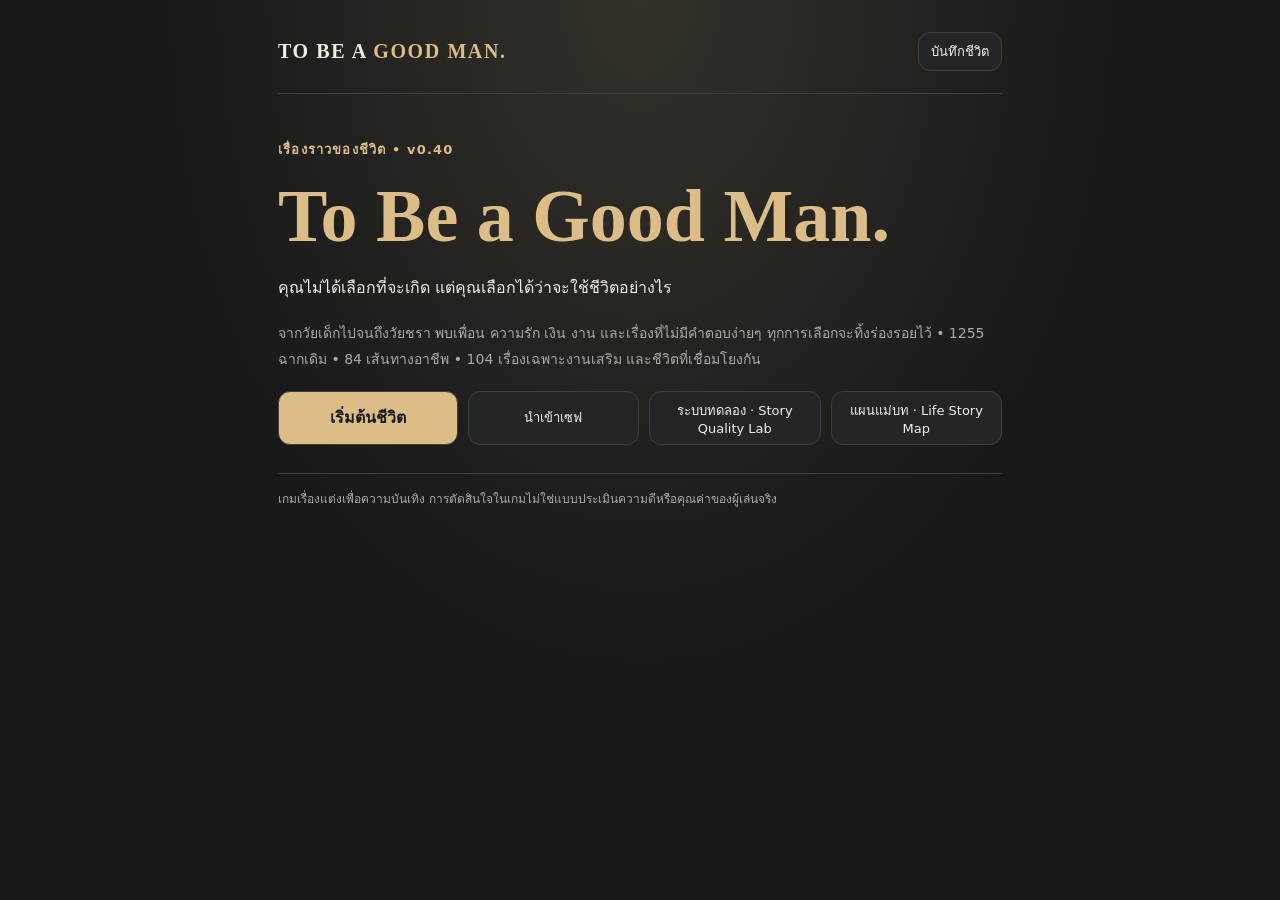
==== commit 9ffdebd5: "Add Life Story Map Studio entry to main menu only" ====
--- a/index.html
+++ b/index.html
@@ -810,7 +810,7 @@
 })();
 
 const LOW_STAKES_ANNUAL=new Set(["year_14_0","year_14_1","year_20_0","year_23_1","year_29_1","year_32_0","year_36_0","year_36_1","year_39_1","year_43_0","year_46_0","year_54_0","year_56_0","year_86_0","year_92_0"]);
- function allowed(e){if(e.age<5&&e.annual)return false;if(e.annual&&(LOW_STAKES_ANNUAL.has(e.id)||LOW_STAKES_ANNUAL.has(e.after)))return false;const state=lifeState();if(e.cw==="teen40")return TEEN40.gate(e,state,s);if(e.cw==="rel40")return REL40.gate(e,state,s);if(!SOCIAL_CONTEXT.gate(e,state,s)||!NARRATIVE.gate(e,state,s))return false;const flowGate=STORY_FLOW.overrideGate(e,state,s);if(!(flowGate===undefined?window.CAREER_WORLD.allowed(e,state,s):flowGate)||!window.LIFE_MERGED.allowed(e,state,s)||!SOCIAL_CONTEXT.peopleAllowed(e,state,s)||!window.LIFE_FREEDOM.gate(e,state)||!window.LIFE_POLISH.allowed(e,state,s)||!window.LIFE_LATER.allowed(e,state,s))return false;if(!window.LIFE_FLEX.allowed(e,state,s))return false;if(e.requirements&&!e.requirements.every(req=>{const v=window.LIFE_FLEX.test(req,state,s,e);return v===undefined?lifeRequirement(req,state):v}))return false;if(e.need&&!Object.entries(e.need).every(([k,v])=>state[k]===v))return false;if(e.city&&SOCIAL_CONTEXT.namedPlace(state,s)!==e.city)return false;if(e.id==="career_select"&&![0,1,2,3,4].includes(s.answers.route))return false;
+ function allowedRaw(e){if(e.age<5&&e.annual)return false;if(e.annual&&(LOW_STAKES_ANNUAL.has(e.id)||LOW_STAKES_ANNUAL.has(e.after)))return false;const state=lifeState();if(e.cw==="teen40")return TEEN40.gate(e,state,s);if(e.cw==="rel40")return REL40.gate(e,state,s);if(!SOCIAL_CONTEXT.gate(e,state,s)||!NARRATIVE.gate(e,state,s))return false;const flowGate=STORY_FLOW.overrideGate(e,state,s);if(!(flowGate===undefined?window.CAREER_WORLD.allowed(e,state,s):flowGate)||!window.LIFE_MERGED.allowed(e,state,s)||!SOCIAL_CONTEXT.peopleAllowed(e,state,s)||!window.LIFE_FREEDOM.gate(e,state)||!window.LIFE_POLISH.allowed(e,state,s)||!window.LIFE_LATER.allowed(e,state,s))return false;if(!window.LIFE_FLEX.allowed(e,state,s))return false;if(e.requirements&&!e.requirements.every(req=>{const v=window.LIFE_FLEX.test(req,state,s,e);return v===undefined?lifeRequirement(req,state):v}))return false;if(e.need&&!Object.entries(e.need).every(([k,v])=>state[k]===v))return false;if(e.city&&SOCIAL_CONTEXT.namedPlace(state,s)!==e.city)return false;if(e.id==="career_select"&&![0,1,2,3,4].includes(s.answers.route))return false;
 if(e.id==="crime_offer"&&![2,3].includes(s.answers.stayhome)&&s.stats.i>45&&s.stats.gambling<15&&s.stats.substance<10)return false;
 if(e.id==="date"&&["คบกัน","อยู่ด้วยกัน"].includes(state.relationship))return false;
 if(e.id==="dating"&&state.relationship==="แยกทาง")return false;if(["babycare","babyfight"].includes(e.id)&&!["คบกัน","อยู่ด้วยกัน"].includes(state.relationship))return false;if(e.id==="early_baby"&&(state.parent==="มีลูก"||state.familyPreference==="no"))return false;
@@ -821,8 +821,125 @@
 if(["switch1","career_reset","office","raise","fired","bribe","employee","layoff","owner1","owner2","med2","nurse2","law1","law2","police1","police2","judge2","actor2","athlete2","promotion"].includes(e.id)&&["พึ่งครอบครัว","เกี่ยวข้องอาชญากรรม","ฟื้นตัว","ดูแลครอบครัว"].includes(state.mode))return false;
 if(["med2","nurse2","law2","police2","judge2","actor2","athlete2","teacher1","tech1","trade1","service1"].includes(e.id)&&state.mode==="ธุรกิจ")return false;
 if(["love_drama","love_drama2"].includes(e.id)&&["โสด","แยกทาง"].includes(state.relationship))return false;if(e.origin&&s.origin?.[e.origin[0]]!==e.origin[1])return false;if(e.after){const n=s.answers[e.after];if(!Number.isInteger(n)||(e.choiceGate&&!e.choiceGate.includes(n)))return false}return LIFE.eligible(e,s)}
+// Story pacing: choose a few meaningful NEW story roots, never cut a valid active consequence.
+const STORY_PACING_V1={
+ earlyQuiet:new Set(["firstword","toy","toy_a","toy_b","familykid_dad1","familykid_grandintro","familykid_grandvisit","familykid_grandmeal","familykid_mallinvite","familykid_mall","familykid_mallfollow","familykid_mom5","familykid_rules","familykid_dad6","familykid_holiday9","familykid_seaRecall","familykid_grandstory","familykid_grand10"]),
+ core:new Set(["birth","kindergarten","meet_mek","study_habit","teen_interest","studytrack","route","career_select","legacy"]),
+ stageKeys:["tsStage","vyStage","womanStage","arcStage","ydStage","ylStage"],
+ ages:new Map()
+};
+for(const e of events){if(!STORY_PACING_V1.ages.has(e.age))STORY_PACING_V1.ages.set(e.age,[]);STORY_PACING_V1.ages.get(e.age).push(e);}
+const paceHistory=()=>s.history.filter(x=>!x.free);
+function paceCategory(e){
+ if(e.cw==="womanstory"||e.cw==="womanselect"||e.cw==="rel40"||e.cw==="teen40"||e.personIntro||e.personBoundary||/^(crush|date|teen_pim|teen_nara|teen_future)$/.test(e.id)||["reopen","court"].includes(e.flex))return "social";
+ if(["explore","case","rank","money","contextwork","workopportunity"].includes(e.cw)||/งาน|อาชีพ|ธุรกิจ|เงินเดือน/.test(e.title))return "work";
+ if(/ครอบครัว|พ่อแม่|คนรัก|ลูก|แต่งงาน/.test(e.title)||e.cw==="familykid"||e.cw==="adultfamily")return "family";
+ if(/สุขภาพ|รักษา|เจ็บป่วย|โรงพยาบาล/.test(e.title)||e.cw==="healthstory")return "health";
+ if(/โรงเรียน|สอบ|เรียน|ครู|ทุน|วิทยาศาสตร์/.test(e.title))return "study";
+ if(["teenstories","variedyouth","youthdistinct","younglife","child30","authored"].includes(e.cw))return "interest";
+ return "other";
+}
+const EDUCATION_CONFLICT_IDS=new Set(["workcity","promotion","stayhome","work_entry","career_reset","switch1","office","raise","fired","layoff","employee","work_people","bkkwork","localwork","regionalwork","bkk_local","cmjob","kkjob","skjob","hyjob"]);
+function lifeContinuityGate(e,st,h){
+ const studying=st.youthStatus==="student",admission=["applying","gap","student"].includes(st.youthStatus),training=["training","foundation"].includes(st.careerPhase);
+ if(admission||training){
+  if(EDUCATION_CONFLICT_IDS.has(e.id)||e.flex==="jobshift"||e.cw==="workopportunity"||e.cw==="impact"&&e.imKind==="move")return false;
+  if(e.id==="moveagain"&&!studying)return false;
+ }
+ // A city for work must not be selected without an actual work path.
+ if(["workcity","promotion"].includes(e.id)&&!st.profession&&!["งานประจำ","งานประจำควบธุรกิจ","ธุรกิจ","อิสระ"].includes(st.mode))return false;
+ if(e.cw==="youth"){
+  if(["apply","results"].includes(e.youth)&&h.filter(x=>x.id.startsWith("youth_results_")).length>=3)return false;
+  if(e.youth==="gap"&&h.some(x=>x.id.startsWith("youth_gap_")&&x.careerSet?.educationRetryClosed))return false;
+  if(e.youth==="study"&&e.age>=st.youthStart+12)return false;
+ }
+ if(e.cw==="bridge"){
+  const prior=h.filter(x=>x.id.startsWith("cw_bridge_"+e.cwProfession+"_"));
+  if(prior.length&&e.age-prior.at(-1).age<5)return false;
+ }
+ return true;
+}
+function paceProtected(e){
+ if(STORY_PACING_V1.core.has(e.id)||e.age===100)return true;
+ if(e.after||e.flowDirect||STORY_PACING_V1.stageKeys.some(k=>Number.isInteger(e[k])&&e[k]>0))return true;
+ if(e.when&&Array.isArray(e.when)&&typeof e.when[0]==="string"&&!["route","teen_interest","career_select","study_habit"].includes(e.when[0])&&Object.hasOwn(s.answers,e.when[0]))return true;
+ if(e.cw==="teen40"&&e.teenKind==="consequence")return true;
+ if(["group","extraPage","extraGroups","pick","bridge","train","entry","follow","rank"].includes(e.cw))return true;
+ if(e.cw==="healthstory"||e.cw==="adultfamily"&&/birth|loss|crisis/.test(e.afType||""))return true;
+ if(["repair","recovery","marry"].includes(e.flex))return true;
+ if(/(?:career|family|health|crime|betray|audit|wedding|birth|loss|death|crisis|fired|promotion|layoff|graduat|study_plan|school_plan|education|teen_education|teen_track)/.test(e.id)&&!e.annual&&!["familykid","explore","case","contextwork"].includes(e.cw))return true;
+ return false;
+}
+function paceRepeat(e,st,h){
+ if(e.cw==="rel40"){
+  if(e.relKind==="meet"){
+   const last=h.findLast(x=>x.id.startsWith("rel40_meet_"));
+   const known=Object.values(st.people||{}).filter(p=>REL40.aff(p)>=50&&!["ไม่ติดต่อ","งานเท่านั้น","เว้นระยะ"].includes(p.boundary)).length;
+   if(last&&e.age-last.age<(known>=3?5:3))return false;
+  }else{
+   const name=REL40.info(e,st,s)?.name;if(!name)return false;
+   const old=h.filter(x=>x.id.startsWith("rel40_bond_")&&(x.careerSet?.relPerson===name||x.teenChoice?.name===name||x.title==="ช่วงเวลากับ "+name));
+   const dateOpportunity=REL40.possibleDate(st,name,e.age)&&!old.some(x=>/เดต|ความรู้สึก|เป็นแฟน/.test(x.label));
+   if(old.length>=2&&!(old.length===2&&dateOpportunity))return false;
+   if(old.length&&e.age-old.at(-1).age<5&&!dateOpportunity)return false;
+  }
+ }
+ if(e.cw==="explore"){
+  const previous=h.findLast(x=>x.id.startsWith("cw_explore_"));
+  if(previous&&e.age-previous.age<10)return false;
+  if(previous&&st.profession&&s.stats.career>=55&&s.stats.satisfaction>=45)return false;
+ }
+ if(e.flex==="reopen"){
+  const previous=h.findLast(x=>x.id.startsWith("flex_reopen_"));
+  if(previous&&e.age-previous.age<7)return false;
+ }
+ if(e.flex==="court"){
+  const previous=h.findLast(x=>x.id.startsWith("flex_court_"));
+  if(previous&&e.age-previous.age<4)return false;
+ }
+ return true;
+}
+function pacePriority(e,st){
+ let p=40;
+ if(e.cw==="teenstories"||e.cw==="child30"||e.cw==="variedyouth"||e.cw==="younglife"||e.cw==="authored")p+=24;
+ if(e.cw==="womanstory"||e.cw==="womanselect")p+=20;
+ if(e.cw==="teen40"&&e.teenKind==="romance")p+=30;
+ if(e.cw==="rel40")p-=20;
+ if(e.annual)p-=28;
+ if(e.freedom==="focus")p-=25;
+ if(e.flex==="reopen"||e.cw==="explore")p-=12;
+ if(/ทุน|แข่งขัน|สอบ|โครงการ|สำเร็จ|ธุรกิจ|ท้าทาย|โอกาส|ความฝัน|ความสัมพันธ์/.test(e.title))p+=10;
+ const cat=paceCategory(e),focus=st.yearFocus;
+ if(cat==="social"&&focus==="social"||cat==="study"&&focus==="study"||cat==="work"&&["work","money","career"].includes(focus)||cat==="family"&&focus==="family")p+=10;
+ let hash=(s.seed??1)^Math.imul(e.age+1,2654435761);for(const ch of e.id)hash=Math.imul(hash^ch.charCodeAt(0),16777619);return p+((hash>>>0)/4294967296)*12;
+}
+function allowed(e){
+ if(!allowedRaw(e))return false;
+ if(STORY_PACING_V1.earlyQuiet.has(e.id)||STORY_PACING_V1.earlyQuiet.has(e.after))return false;
+ if(e.age<5)return e.id==="birth"||e.id==="kindergarten"||paceProtected(e);
+ const st=lifeState(),h=paceHistory();
+ if(!lifeContinuityGate(e,st,h)||!paceRepeat(e,st,h))return false;
+ if(paceProtected(e))return true;
+ const age=e.age,year=h.filter(x=>x.age===age),budget=age<13?3:age<=18?4:age<=35?5:age<=59?4:age<=79?3:2;
+ const remaining=budget-year.length;if(remaining<=0)return false;
+ const seenCats=new Set(year.map(x=>eventById.get(x.id)).filter(Boolean).map(paceCategory)),cat=paceCategory(e);
+ // New independent social introductions compete for one slot, but active arcs are exempt above.
+ if(cat==="social"&&seenCats.has(cat)&&!(e.cw==="teen40"&&e.teenKind==="romance"))return false;
+ const score=x=>pacePriority(x,st)-(seenCats.has(paceCategory(x))?18:0);
+ const currentScore=score(e),pool=STORY_PACING_V1.ages.get(age)||[];
+ const index=pool.indexOf(e),betterCats=new Set();let better=0;
+ for(const x of pool.slice(index+1)){
+  if(paceProtected(x)||STORY_PACING_V1.earlyQuiet.has(x.id)||Object.hasOwn(s.answers,x.id))continue;
+  const k=paceCategory(x);if(k==="social"&&seenCats.has(k)&&!(x.cw==="teen40"&&x.teenKind==="romance"))continue;
+  if(score(x)<=currentScore||!allowedRaw(x)||!lifeContinuityGate(x,st,h)||!paceRepeat(x,st,h))continue;
+  // Reserve no more than one higher-priority new root per category.
+  if(!betterCats.has(k)){betterCats.add(k);better++;}
+  if(better>=remaining)return false;
+ }
+ return true;
+}
 const callbacks={child:[["glass",[1],"คุณนึกถึงวันที่เคยโทษเมฆเรื่องแก้วแตก และสิ่งที่เกิดตามมา"],["glass",[0,3],"คุณนึกถึงวันที่แม่เคยฟังคุณยอมรับว่าเป็นคนทำแก้วแตก"]],return:[["school_b",[2],"ฟ้าเคยรู้สึกกลัวคุณจากเหตุการณ์บ้านตัวต่อพังในวัยเด็ก"],["school_b",[0,1,3],"คุณยังจำบ้านตัวต่อที่เคยสร้างกับฟ้าในห้องอนุบาล"]],reunion:[["betray_a",[0,1,2,3],"เรื่องเงินธุรกิจที่เคยคุยกันยังเป็นส่วนหนึ่งของความทรงจำของทั้งคู่"]],pub:[["campus_a",[0,1,2,3],"คุณจำแพรได้จากกลุ่มเพื่อนมหาวิทยาลัย"]],family:[["love1",[1,3],"หลังจากความสัมพันธ์เดิมสิ้นสุดลง คุณกำลังทบทวนชีวิตในแบบที่ต้องการ"]]};
-function storyFor(e){if(e.cw==="teen40")return TEEN40.story(e,lifeState(),s);if(e.cw==="rel40")return REL40.story(e,lifeState(),s);const socialStory=SOCIAL_CONTEXT.story(e,lifeState(),s);if(socialStory!==undefined)return socialStory;if(e.cw==='contextwork')return SOCIAL_CONTEXT.workStory(e,lifeState());if(e.cw==='child30')return SOCIAL_CONTEXT.schoolText(e,lifeState(),window.CHILDHOOD30.story(e,lifeState(),s));const state=lifeState(),flowStory=STORY_FLOW.story(e,state,s),revised=NARRATIVE.story(e,state,s);const lead=[];if(e.id==="family"&&lifeState().parent==="มีลูก")lead.push("คุณมีลูกแล้ว และกำลังทบทวนว่าจะจัดชีวิตครอบครัวในช่วงต่อไปอย่างไร");if(e.id==="study_report"){const level=s.stats.knowledge>=18&&s.stats.discipline>=53?"ผลการเรียนโดดเด่นและมีความสม่ำเสมอ":s.stats.knowledge>=10&&s.stats.discipline>=45?"ผลการเรียนอยู่ในระดับที่ค่อยๆ พัฒนา":"ยังมีพื้นฐานและงานที่ต้องฝึกเพิ่ม";lead.push(level)}if(e.id==="early_love"&&lifeState().adultInterest)lead.push("คุณกำลังทำความรู้จักกับ "+lifeState().adultInterest);if(e.id==="birth"&&s.origin){lead.push("เรื่องราวของ "+s.origin.name+" เริ่มต้นขึ้นแล้ว"+(s.origin.province?" ณ "+s.origin.province:""));for(const [k,choices] of Object.entries(originSets))lead.push(choices[s.origin[k]].story)}const variant=e.after&&(e.annual?s.history.findLast(x=>x.id===e.after)?.result||e.variants?.[s.answers[e.after]]:e.variants?.[s.answers[e.after]]);if(variant)lead.push(variant);for(const [id,choices,txt] of [...(e.cross||[]),...(e.id==="child"&&revised!==undefined?[]:callbacks[e.id]||[])])if(choices.includes(s.answers[id]))lead.push(txt);return [...(e.age<=10&&(revised!==undefined||flowStory!==undefined)?[]:lead),flowStory??revised??(e.later?window.LIFE_LATER.story(e,lifeState(),s):e.merge?window.LIFE_MERGED.story(e,lifeState()):e.cw==="impact"&&window.LIFE_IMPACT?window.LIFE_IMPACT.story(e,lifeState(),s):e.cw==="workopportunity"&&window.WORK_OPPORTUNITY?window.WORK_OPPORTUNITY.story(e,lifeState(),s):e.cw?window.CAREER_WORLD.story(e,lifeState()):e.flex?window.LIFE_FLEX.replace(e.story,lifeState(),e.age):e.id==="child"?e.story.replace("ลูกวัยห้าขวบ","ลูก"):window.PEOPLE.story(e,lifeState()))].join("\n\n")}
+function storyFor(e){if(e.id==="moveagain"&&lifeState().youthStatus==="student")return "คุณยืนยันสิทธิ์และกำลังเรียนในสาขาที่เลือกแล้ว ตอนนี้ต้องวางแผนที่พักและการเดินทางให้เหมาะกับการเรียน ไม่ใช่การเปลี่ยนมหาวิทยาลัยหรือเริ่มอาชีพใหม่ คุณอยากจัดชีวิตช่วงนี้อย่างไร?";if(e.cw==="youth"&&e.youth==="gap"&&paceHistory().filter(x=>x.id.startsWith("youth_results_")).length>=3)return "คุณผ่านการสมัครมาแล้วสามรอบโดยยังไม่ได้ที่เรียนตามแผนเดิม ถึงเวลาทบทวนว่าควรหางาน พัฒนาทักษะ หรือพักการสอบไว้ก่อน คุณยังกลับมาสำรวจการศึกษาใหม่ได้ในอนาคต";if(e.cw==="teen40")return TEEN40.story(e,lifeState(),s);if(e.cw==="rel40")return REL40.story(e,lifeState(),s);const socialStory=SOCIAL_CONTEXT.story(e,lifeState(),s);if(socialStory!==undefined)return socialStory;if(e.cw==='contextwork')return SOCIAL_CONTEXT.workStory(e,lifeState());if(e.cw==='child30')return SOCIAL_CONTEXT.schoolText(e,lifeState(),window.CHILDHOOD30.story(e,lifeState(),s));const state=lifeState(),flowStory=STORY_FLOW.story(e,state,s),revised=NARRATIVE.story(e,state,s);const lead=[];if(e.id==="family"&&lifeState().parent==="มีลูก")lead.push("คุณมีลูกแล้ว และกำลังทบทวนว่าจะจัดชีวิตครอบครัวในช่วงต่อไปอย่างไร");if(e.id==="study_report"){const level=s.stats.knowledge>=18&&s.stats.discipline>=53?"ผลการเรียนโดดเด่นและมีความสม่ำเสมอ":s.stats.knowledge>=10&&s.stats.discipline>=45?"ผลการเรียนอยู่ในระดับที่ค่อยๆ พัฒนา":"ยังมีพื้นฐานและงานที่ต้องฝึกเพิ่ม";lead.push(level)}if(e.id==="early_love"&&lifeState().adultInterest)lead.push("คุณกำลังทำความรู้จักกับ "+lifeState().adultInterest);if(e.id==="birth"&&s.origin){lead.push("เรื่องราวของ "+s.origin.name+" เริ่มต้นขึ้นแล้ว"+(s.origin.province?" ณ "+s.origin.province:""));for(const [k,choices] of Object.entries(originSets))lead.push(choices[s.origin[k]].story)}const variant=e.after&&(e.annual?s.history.findLast(x=>x.id===e.after)?.result||e.variants?.[s.answers[e.after]]:e.variants?.[s.answers[e.after]]);if(variant)lead.push(variant);for(const [id,choices,txt] of [...(e.cross||[]),...(e.id==="child"&&revised!==undefined?[]:callbacks[e.id]||[])])if(choices.includes(s.answers[id]))lead.push(txt);return [...(e.age<=10&&(revised!==undefined||flowStory!==undefined)?[]:lead),flowStory??revised??(e.later?window.LIFE_LATER.story(e,lifeState(),s):e.merge?window.LIFE_MERGED.story(e,lifeState()):e.cw==="impact"&&window.LIFE_IMPACT?window.LIFE_IMPACT.story(e,lifeState(),s):e.cw==="workopportunity"&&window.WORK_OPPORTUNITY?window.WORK_OPPORTUNITY.story(e,lifeState(),s):e.cw?window.CAREER_WORLD.story(e,lifeState()):e.flex?window.LIFE_FLEX.replace(e.story,lifeState(),e.age):e.id==="child"?e.story.replace("ลูกวัยห้าขวบ","ลูก"):window.PEOPLE.story(e,lifeState()))].join("\n\n")}
 function payYear(age){if(s.paidAge>=age)return;s.paidAge=age;const st=lifeState(),base=window.LIFE_FREEDOM.annual(st,s.stats,age)||{gross:0,expense:0,net:0},pay=age>=18&&s.origin&&window.LIFE_IMPACT?window.LIFE_IMPACT.annual(st,s,age,base):base,extra=window.LIFE_LATER.annual(st,age),interest=pay.interest||0;if(!pay.gross&&!extra.business&&!extra.care&&!extra.children&&!interest)return;const net=pay.net+extra.net,changes=LIFE.apply(s.stats,{m:net,savings:interest});s.history.push({id:"income_"+age,age,title:"รายรับและค่าใช้จ่ายประจำปี",label:"รายได้งาน "+money(pay.gross)+" · ผลกิจการ "+money(extra.business)+" · ค่าใช้จ่าย "+money(pay.expense+extra.care+extra.children)+(interest?" · ผลตอบแทนเงินออม "+money(interest):""),result:"เงินคงเหลือเปลี่ยนสุทธิ "+money(net)+(interest?" และเงินออมเพิ่ม "+money(interest):""),changes,free:{kind:"income"}});}
 function advance(){if(s.done)return;function settleBefore(next){for(let age=Math.max(0,s.checkedAge+1);age<Math.min(next,100);age++){s.checkedAge=age;payYear(age);const state=lifeState();window.LIFE_HEALTH?.annual(s,age,state);const death=window.LIFE_FLEX.death(s,age,state);if(death){s.death=death;s.finishedAge=death.age;s.done=true;s.at=events.length;return false}}return true}while(s.at<events.length){const e=events[s.at];if(!settleBefore(e.age))return;if(allowed(e)&&!Object.hasOwn(s.answers,e.id))return;s.at++}if(!settleBefore(100))return;s.done=true;s.finishedAge=100}
 function begin(o=null){s=fresh(o);advance();save();view="play";render()}
@@ -831,7 +948,18 @@
 
 const CHILD_TEXT30=Object.freeze({"ขอให้แม่ช่วยเก็บแล้วสารภาพ":"สารภาพและขอแม่ช่วยเก็บแก้ว","ขอไว้วันอื่น วันนี้อยากอยู่กับครอบครัว":"ขอเล่นวันอื่น วันนี้อยากอยู่กับครอบครัว","ชวนเข้ามาเล่นตัวต่อด้วยกัน":"ชวนเมฆมาเล่นตัวต่อ","ชวนเข้ามาวาดรูปด้วยกัน":"ชวนเมฆมาวาดรูป","ไม่อยากให้เมฆมาเล่นด้วยอีก":"บอกเมฆว่าไม่อยากเล่นด้วยอีก","ช่วยกันสร้างใหม่และปรับให้แข็งแรง":"ช่วยกันสร้างใหม่ให้แข็งแรงขึ้น","ชวนเด็กเล็กมาช่วยเก็บชิ้นส่วนอย่างปลอดภัย":"ชวนน้องช่วยเก็บชิ้นส่วน","ขอโทษในส่วนที่เคยพูดแรง":"ขอโทษที่เคยพูดแรง","ขอเว้นระยะจากเมฆ":"ขอห่างจากเมฆ","บอกว่าเขาขี้งอน":"บอกเมฆว่าเขาขี้งอน","ถามเจ้าของให้บอกจำนวน":"ถามคนที่อ้างว่าเป็นเจ้าของว่ามีเงินเท่าไร","เลือกกีฬาอื่นที่ชอบกว่า":"เลือกเล่นกีฬาอื่น","เล่นเพื่อความสนุกไม่ลงแข่ง":"เล่นสนุกๆ ไม่ลงแข่ง","ลองหลายแนวแล้วจดเรื่องโปรด":"ลองอ่านหลายแนวและจดเรื่องที่ชอบ","ขออ่านเพื่อความสนุกอย่างเดียว":"ขออ่านเล่นอย่างเดียว","ไม่ขึ้นแสดงและเล่นเพื่อความสุข":"ไม่ขึ้นเวที ขอเล่นดนตรีเป็นงานอดิเรก","ต่อชิ้นส่วนเป็นของเล่น":"ต่อของเล่น","ขอผู้ใหญ่ช่วยเมื่อไม่เข้าใจ":"ขอให้คนที่บ้านสอน","ไม่ทำเพราะยังไม่ชอบเรียน":"ไม่ทำการบ้าน","ตั้งใจเพิ่มในวิชาที่ถนัด":"ตั้งใจเรียนวิชาที่ถนัดให้ดีขึ้น","ขอความช่วยเหลือในวิชาที่ไม่ถนัด":"ขอครูช่วยสอนวิชาที่ไม่ถนัด","เรียนเท่าที่ไหวและแบ่งเวลาให้สิ่งที่ชอบ":"เรียนเท่าที่ไหวและทำสิ่งที่ชอบ","ทำหน้าที่และช่วยเพื่อนเมื่อมีเวลา":"ทำหน้าที่แล้วช่วยเพื่อน","ถามครูว่าช่วยแจกสมุดได้ไหม":"อาสาช่วยครูแจกสมุด","ขอพูดสั้นๆ แล้วนั่งลง":"แนะนำตัวสั้นๆ","ขอให้ลองอยู่บ้านเดิมก่อน":"ขออยู่บ้านเดิมก่อน","ชวนเพื่อนวาดแผนที่ย่านเมืองเก่า":"วาดแผนที่เมืองเก่ากับเพื่อน","ไปเรียนรู้เรื่องงานหัตถกรรม":"ไปดูงานฝีมือ","ชวนญาติถ่ายภาพเก็บเรื่องราว":"ชวนญาติถ่ายรูป","ถามญาติเรื่องภาษาและการสื่อสาร":"ถามญาติเรื่องภาษา","เล่นน้ำในบริเวณที่ผู้ใหญ่ดูแล":"เล่นน้ำโดยมีผู้ใหญ่ดูแล","ร้องขอจนผู้ใหญ่ต้องหยุดเดิน":"งอแงให้ผู้ใหญ่ซื้อ","ยอมรับว่าทำผิดแม้รู้สึกอาย":"ยอมรับผิดแม้จะอาย","ลองทำตามแผนและบอกสิ่งที่ไม่ชอบ":"ลองทำตามแผนแล้วบอกสิ่งที่ไม่ชอบ","ต่อต้านกติกาใหม่ทุกครั้ง":"ไม่ยอมทำตามกติกาใหม่","ยังอยากให้ผู้ใหญ่ช่วยเลือก":"ขอให้ผู้ใหญ่ช่วยเลือก","บอกว่าสิ่งไหนช่วยได้และอยากรักษาไว้":"บอกว่าสิ่งไหนช่วยได้และอยากทำต่อ","ขอรับผิดชอบเรื่องเล็กๆ ด้วยตัวเอง":"ขอลองรับผิดชอบเอง","ขอให้ผู้ใหญ่ช่วยจัดตารางที่เข้าใจง่าย":"ขอให้ผู้ใหญ่ช่วยจัดตารางใหม่","บอกครูว่ายังไม่อยากเข้ากิจกรรม":"บอกครูว่ายังไม่อยากร่วมกิจกรรม","ช่วยจัดเวลาที่เหมาะกับตัวเอง":"ช่วยจัดตารางเวลา","ไม่ทำตามตารางและฉีกกระดาษทิ้ง":"ฉีกตารางทิ้งและไม่ทำตาม","ลองฝึกวิธีขอพักเมื่อเริ่มโกรธ":"ฝึกขอพักเมื่อเริ่มโกรธ","เลือกเป้าหมายเล็กๆ ที่ทำได้ทุกวัน":"เลือกสิ่งเล็กๆ ที่ทำได้ทุกวัน","ขอผู้ใหญ่ช่วยทบทวนปัญหาที่ค้าง":"ขอให้ผู้ใหญ่ช่วยแก้ปัญหาที่ยังมีอยู่","ชวนเพื่อนไปบอกครูและรับผิดชอบตามจริง":"ชวนเพื่อนไปสารภาพกับครู","บอกว่าไม่ได้เห็นตอนเกิดเหตุและไม่ช่วยแต่งเรื่อง":"บอกตามจริงว่าไม่เห็นเหตุการณ์","ไปเล่นในพื้นที่สงบและขอคนดูแลอยู่ใกล้ๆ":"ไปอยู่ที่เงียบๆ กับคนที่ไว้ใจ","ขอรักษาเวลาพบเพื่อนและกิจกรรมที่ชอบ":"ขอให้ยังมีเวลาเจอเพื่อนและทำสิ่งที่ชอบ","ขอคนที่ไว้ใจช่วยอธิบายแผน":"ขอให้คนที่ไว้ใจช่วยอธิบาย","ลองแก้ฐานด้วยวัสดุที่มี":"ลองแก้ฐานด้วยของที่มี","ถามครูหรือเพื่อนว่าควรสังเกตตรงไหน":"ขอคำแนะนำจากครูหรือเพื่อน","ส่งงานที่ยังไม่สมบูรณ์และเล่าสิ่งที่ลองทำ":"ส่งงานตามที่ทำได้และเล่าว่าลองแก้อย่างไร","ขอแสดงงานแต่ไม่พูดหน้าห้อง":"ขอแสดงผลงานโดยไม่พูดหน้าห้อง","ยืนยันว่าเป็นผลงานตัวเองทั้งหมด":"ยืนยันว่าทำเองทั้งหมด","ขอเล่นใกล้กันแต่ไม่ใช้ของเล่นร่วมกัน":"เล่นใกล้กันแต่ใช้ของคนละชุด"});
 function childhoodChoiceText(e,c){if(e.age>10||e.cw==='child30')return c;const label=CHILD_TEXT30[c.label]||c.label;return label===c.label?c:{...c,label};}
-function gameChoices(e,state){return TEEN40.choices(e,state,s,SOCIAL_CONTEXT.choices(e,state,s,gameChoicesRaw(e,state))).map(c=>childhoodChoiceText(e,c))}
+function gameChoices(e,state){
+ const rows=TEEN40.choices(e,state,s,SOCIAL_CONTEXT.choices(e,state,s,gameChoicesRaw(e,state))).map(c=>childhoodChoiceText(e,c));
+ if(e.cw==="bridge")return rows.map((c,i)=>(c.baseIndex??i)===1?{...c,label:"พักแผนนี้และใช้ชีวิตด้านอื่นก่อน",result:"คุณพักแผนนี้ไว้ ไม่ต้องตอบเรื่องพื้นฐานเดิมทุกปี และสามารถสำรวจอาชีพใหม่ได้ภายหลัง",set:{...c.set,careerPlan:"",careerPhase:"",careerMenu:""}}:c);
+ if(e.cw==="youth"&&e.youth==="gap"&&paceHistory().filter(x=>x.id.startsWith("youth_results_")).length>=3)return [
+ {label:"หางานประจำและสะสมประสบการณ์",result:"คุณพักการสอบรอบเดิมเพื่อเริ่มสำรวจงานที่เหมาะกับพื้นฐาน",delta:{experience:3,skill:2},set:{youthStatus:"left",youthPlan:"",careerPlan:"",careerPhase:"",careerMenu:"",mode:"",goal:"",educationRetryClosed:true},baseIndex:0},
+ {label:"เรียนทักษะวิชาชีพหรือหลักสูตรระยะสั้น",result:"คุณเลือกพัฒนาทักษะเพื่อเปิดทางสู่อาชีพโดยไม่ต้องรอผลสอบเดิม",delta:{skill:5,knowledge:2},set:{youthStatus:"left",youthPlan:"",careerPlan:"",careerPhase:"",careerMenu:"",mode:"",goal:"",educationRetryClosed:true},baseIndex:1},
+ {label:"หารายได้อิสระและเก็บเงิน",result:"คุณเลือกเริ่มหารายได้ด้วยทักษะที่มี และอาจกลับไปศึกษาต่อภายหลัง",delta:{skill:3,experience:3},set:{youthStatus:"left",youthPlan:"",careerPlan:"",careerPhase:"",careerMenu:"",mode:"อิสระ",goal:"",educationRetryClosed:true},baseIndex:2},
+ {label:"พักการสมัครและทบทวนเป้าหมาย",result:"คุณหยุดรอบการสมัครที่ค้างอยู่ ยังมีโอกาสสำรวจการศึกษาและอาชีพใหม่ในภายหลัง",delta:{h:3,experience:2},set:{youthStatus:"left",youthPlan:"",careerPlan:"",careerPhase:"",careerMenu:"",mode:"",goal:"",educationRetryClosed:true},baseIndex:3}
+ ];
+ if(e.id==="moveagain"&&state.youthStatus==="student")return rows.map((c,i)=>{const n=c.baseIndex??i;const labels=["ย้ายไปอยู่ใกล้มหาวิทยาลัยในเมืองใหญ่","หาที่พักใกล้มหาวิทยาลัยในจังหวัดอื่น","พักกับญาติใกล้มหาวิทยาลัย","เรียนที่เดิมและเดินทางจากบ้าน"];const results=["คุณจัดที่พักเพื่อเรียนตามสาขาเดิม ไม่ได้เปลี่ยนมหาวิทยาลัยหรืออาชีพ","คุณจัดที่พักใกล้สถานศึกษาและเรียนต่อในสาขาเดิม","ญาติช่วยให้คุณตั้งหลักระหว่างเรียนในสาขาเดิม","คุณยังเรียนในสาขาเดิมและวางแผนเดินทางจากบ้าน"];return n<4?{...c,label:labels[n],result:results[n]}:c;});
+ return rows;
+}
 function choose(e,n){if(s.pending||s.done||events[s.at]!==e)return;const state=lifeState(),beforeRelations=REL40.snapshot(state),c=gameChoices(e,state)[n];if(!c)return;const sceneKey=window.LIFE_QUALITY?.key(e,state)||"";const base=c.baseIndex??n;s.answers[e.id]=base;const changes=LIFE.apply(s.stats,c.continuityDelta&&!c.special?c.continuityDelta:e.cw||e.later||c.special?c.delta:LIFE.delta(e,base));s.history.push({id:e.id,age:e.age,title:NARRATIVE.title(e,state,s),label:c.label,result:c.result,changes,careerEra:18,...(sceneKey?{sceneKey}:{}),...(e.later?{laterAction:c.action||""}:{}),...(e.cw?{careerSet:c.set||{}}:{}),...(c.teenChoice?{teenChoice:c.teenChoice}:{})});const affinityChanges=REL40.changes(beforeRelations,lifeState());s.history.at(-1).affinityChanges=affinityChanges;s.last={id:e.id,title:NARRATIVE.title(e,state,s),result:c.result,label:c.label,changes,affinityChanges};s.at++;advance();save();render();document.getElementById("latest-outcome")?.scrollIntoView?.({block:"start",behavior:"instant"})}
 
 function takeFree(a){if(!s||s.done)return;const age=events[s.at]?.age,st=lifeState();if(!window.LIFE_FREEDOM.valid(st,s,age,a))return;const changes=LIFE.apply(s.stats,a.delta);const item={id:"activity_"+age+"_"+s.history.length,age,careerEra:17,title:a.sceneTitle||a.title,label:a.title,result:a.result,changes,free:{key:a.key,patch:a.patch||{}}};s.history.push(item);item.affinityChanges=REL40.changes(st,lifeState());s.last=item;if(!allowed(events[s.at]))advance();save();render();}
@@ -845,7 +973,7 @@
 function affinityRow(changes){const row=el("div",undefined,"effects");for(const [n,v] of Object.entries(changes||{}))if(v)row.append(el("span",genderName(n)+" ความสนิท "+(v>0?"+":"")+v,v>0?"positive":"negative"));return row}
 function effectsRow(changes){const row=el("div",undefined,"effects");const items=Object.entries(changes||{}).filter(([,v])=>v!==0);for(const [k,v] of items)row.append(el("span",labels[k]+" "+changeText(k,v),effectClass(k,v)));if(!items.length)row.append(el("span",changes?"ไม่มีการเปลี่ยนแปลงคะแนน":"เซฟเดิมไม่มีข้อมูลคะแนนรายข้อ","muted"));return row}
 const stateMap={health_choice:[{goal:"แพทย์"},{goal:"พยาบาล"},{goal:"วิชาชีพสุขภาพอื่น"},{goal:"สำรวจอาชีพ"}],law_choice:[{goal:"ทนายความ"},{goal:"ตำรวจ"},{goal:"ผู้พิพากษา"},{goal:"งานกฎหมายอื่น"}],creative_choice:[{goal:"นักแสดง"},{goal:"นักกีฬา"},{goal:"งานสื่อ"},{goal:"สำรวจอาชีพ"}],business_choice:[{goal:"เจ้าของธุรกิจ"},{goal:"บริหารและบัญชี"},{goal:"งานประจำ"},{goal:"อาชีพอิสระ"}],date:[{relationship:"คบกัน"},{relationship:"โสด"},{},{relationship:"คบกัน"}],caught:[{},{relationship:"แยกทาง"},{relationship:"แยกทาง"},{}],love1:[{relationship:"คบกัน"},{relationship:"แยกทาง"},{},{relationship:"แยกทาง"}],family:[{parent:"มีลูก",relationship:"อยู่ด้วยกัน"},{relationship:"อยู่ด้วยกัน"},{relationship:"โสด"},{}],marriage:[{},{},{},{relationship:"แยกทาง"}],switch1:[{},{goal:"เจ้าของธุรกิจ"},{goal:"งานประจำ"},{goal:"ดูแลครอบครัว"}],startup1:[{},{},{},{goal:"งานประจำ"}],startup2:[{},{},{goal:"งานประจำ"},{goal:"ดูแลครอบครัว"}],career_reset:[{goal:"งานประจำ"},{goal:"เจ้าของธุรกิจ"},{goal:"อาชีพอิสระ"},{goal:"ดูแลครอบครัว"}]};
-function lifeState(){if(s&&cachedSave===s&&cachedLength===s.history.length)return cachedState;const state={...window.CONTINUITY.initial,...window.CAREER_WORLD.initial,...window.LIFE_MERGED.initial,...window.LIFE_FREEDOM.initial,...window.LIFE_LATER.initial,children:[],parentsLost:{},inventory:{},freeKeys:{},careerHistory:[],partnerJobHistory:[],people:{},married:"",candidate:"",coupleLoop:"",care:"",mode:"",goal:"",relationship:"",parent:"",city:"",flirt:"",interest:"",secret:"",secretChild:"",favor:"",hobby:"",car:"",carDebt:"",house:"",houseDebt:"",school:""};if(!s)return state;for(const item of s.history){if(item.free){if(item.free.kind==="health")continue;const old=REL40.snapshot(state);window.LIFE_FREEDOM.replay(state,item);if(item.free.patch?.kind==="partner"){window.LIFE_MERGED.after(state,old,{id:item.id},0,{},item);window.PEOPLE.after(state,old,{id:item.id},0,{},item)}REL40.freeAfter(state,old,item);continue}const e=eventById.get(item.id),n=s.answers[item.id];if(!e||!e.choices[n])continue;const old=REL40.snapshot(state);if(item.teenChoice){TEEN40.after(state,old,e,item);window.LIFE_MERGED.after(state,old,e,n,{},item);continue}const chosen=e.cw?{...e.choices[n],set:item.careerSet||e.choices[n].set}:window.LIFE_FLEX.choiceFor(e,state)[n];Object.assign(state,stateMap[item.id]?.[n]||{});window.CONTINUITY.stateAfter(state,item.id,n,chosen);if(item.careerEra>=17&&item.id==="family"){state.relationship=old.relationship;state.partnerName=old.partnerName;state.parent=old.parent;state.married=old.married;}window.CAREER_WORLD.after(state,old,e,n,chosen,item);window.LIFE_MERGED.after(state,old,e,n,chosen,item);window.PEOPLE.after(state,old,e,n,chosen,item);window.LIFE_FREEDOM.after(state,e,n,item);window.LIFE_POLISH.after(state,e,n,old,item);window.LIFE_LATER.after(state,old,e,n,item);SOCIAL_CONTEXT.after(state,old,e,n,chosen,item,s);REL40.apply(state,old,e,n,chosen,item);if(["โสด","แยกทาง"].includes(state.relationship)){state.married="";state.coupleLoop=""}}cachedSave=s;cachedLength=s.history.length;cachedState=state;return state}
+function lifeState(){if(s&&cachedSave===s&&cachedLength===s.history.length)return cachedState;const state={...window.CONTINUITY.initial,...window.CAREER_WORLD.initial,...window.LIFE_MERGED.initial,...window.LIFE_FREEDOM.initial,...window.LIFE_LATER.initial,children:[],parentsLost:{},inventory:{},freeKeys:{},careerHistory:[],partnerJobHistory:[],people:{},married:"",candidate:"",coupleLoop:"",care:"",mode:"",goal:"",relationship:"",parent:"",city:"",flirt:"",interest:"",secret:"",secretChild:"",favor:"",hobby:"",car:"",carDebt:"",house:"",houseDebt:"",school:""};if(!s)return state;for(const item of s.history){if(item.free){if(item.free.kind==="health")continue;const old=REL40.snapshot(state);window.LIFE_FREEDOM.replay(state,item);if(item.free.patch?.kind==="partner"){window.LIFE_MERGED.after(state,old,{id:item.id},0,{},item);window.PEOPLE.after(state,old,{id:item.id},0,{},item)}REL40.freeAfter(state,old,item);continue}const e=eventById.get(item.id),n=s.answers[item.id];if(!e||!e.choices[n])continue;const old=REL40.snapshot(state);if(item.teenChoice){TEEN40.after(state,old,e,item);window.LIFE_MERGED.after(state,old,e,n,{},item);continue}const chosen=e.cw?{...e.choices[n],set:item.careerSet||e.choices[n].set}:window.LIFE_FLEX.choiceFor(e,state)[n];Object.assign(state,stateMap[item.id]?.[n]||{});window.CONTINUITY.stateAfter(state,item.id,n,chosen);if(item.careerEra>=17&&item.id==="family"){state.relationship=old.relationship;state.partnerName=old.partnerName;state.parent=old.parent;state.married=old.married;}window.CAREER_WORLD.after(state,old,e,n,chosen,item);window.LIFE_MERGED.after(state,old,e,n,chosen,item);window.PEOPLE.after(state,old,e,n,chosen,item);window.LIFE_FREEDOM.after(state,e,n,item);window.LIFE_POLISH.after(state,e,n,old,item);window.LIFE_LATER.after(state,old,e,n,item);if(e.id==="moveagain"&&old.youthStatus==="student"){for(const k of ["youthStatus","youthField","youthStart","careerPlan","careerPhase","trainingAge","mode","goal"])state[k]=old[k];}SOCIAL_CONTEXT.after(state,old,e,n,chosen,item,s);REL40.apply(state,old,e,n,chosen,item);if(["โสด","แยกทาง"].includes(state.relationship)){state.married="";state.coupleLoop=""}}cachedSave=s;cachedLength=s.history.length;cachedState=state;return state}
 
 function lifeEnding(s,st){const t=s.stats,age=s.finishedAge??100,wealth=t.m+t.savings+t.assets,job=window.CAREER_WORLD.by[st.profession]?.name||st.mode||"ยังไม่มีอาชีพที่ระบุ",kids=st.children||[],partner=!!st.partnerName&&["คบกัน","อยู่ด้วยกัน"].includes(st.relationship),people=Object.entries(st.people||{}).filter(([n,p])=>n!==st.partnerName&&p.feeling==="รู้สึกดี"&&!["ไม่ติดต่อ","งานเท่านั้น","รู้จักห่างๆ","เว้นระยะ"].includes(p.boundary)),closeKids=kids.filter(x=>(window.ELDER?.childProfile(st,x)?.bond??t.child)>=60),farKids=kids.filter(x=>(window.ELDER?.childProfile(st,x)?.bond??t.child)<35),trusted=t.reliable>=70&&t.i>=65,wealthy=wealth>=1000000;
 let title=wealthy&&t.i<35?"อาณาจักรที่มีเงา":wealthy&&t.r<45?"ความมั่งคั่งที่แลกมาด้วยความห่างเหิน":wealthy&&trusted?"ความสำเร็จที่คนอื่นเชื่อใจ":t.i<30&&t.career>=65?"ชัยชนะที่มีเรื่องค้างอยู่":t.i<30?"ร่องรอยของทางเลือกที่ทำร้ายคนอื่น":t.m<0&&t.r>=65?"เงินไม่เหลือมาก แต่สายสัมพันธ์ยังอยู่":t.m<0?"ชีวิตที่ต้องต่อสู้กับภาระ":t.fame>=75?"ชีวิตที่ผู้คนรู้จัก":t.career>=80&&t.skill>=70?"ฝีมือที่สร้างเส้นทางของตัวเอง":t.r>=75&&t.h>=60?"ชีวิตที่เต็มไปด้วยสายสัมพันธ์":t.physical<30?"ร่างกายที่แบกรับเรื่องราวมากมาย":t.satisfaction>=75?"ชีวิตในแบบที่ตัวเองเลือก":t.h<35?"ความเหนื่อยที่ไม่เคยได้วางลง":"ชีวิตที่มีทั้งแสงและเงา";
@@ -860,7 +988,7 @@
 p.append(groups);const known=Object.entries(state.people);if(known.length){const section=el("details",undefined,"group"),sum=el("summary",undefined,"groupsummary");add(sum,el("span","คนที่รู้จักและความรู้สึก"),el("span",known.length+" คน","groupvalue"));section.append(sum);const grid=el("div",undefined,"statgrid");for(const [name,rel] of known){const item=el("div",undefined,"stat");add(item,el("strong",genderName(name)),el("div",rel.feeling+" · "+rel.boundary+" · ความสนิท "+F.affinity(rel)+"/100","muted"));grid.append(item)}section.append(grid);p.append(section)}return p}
 function outcome(){const last=s.last||s.history[s.history.length-1];const latest=el("div",undefined,"latest");latest.id="latest-outcome";if(last){const previous=events.find(e=>e.id===last.id);add(latest,el("div","ผลล่าสุด • "+(last.title||s.history.findLast(x=>x.id===last.id)?.title||previous?.title||"การตัดสินใจ"),"latest-title"),el("p","เลือก: "+last.label,"muted"),el("p",last.result,"outcome-text"),effectsRow(last.changes));if(Object.keys(last.affinityChanges||{}).length)latest.append(affinityRow(last.affinityChanges))}else add(latest,el("div","ชีวิตของคุณกำลังเริ่มต้น","muted"));return latest}
 function render(){if(LAB_MODE)return;document.getElementById("menu").textContent=view==="journal"?"กลับไปเล่น":"บันทึกชีวิต";if(view==="setup"){renderSetup();return}
-if(view==="start"){const a=scene();add(a,el("div","เรื่องราวของชีวิต • v0.40","kicker"),el("h1","To Be a Good Man."),el("p","คุณไม่ได้เลือกที่จะเกิด แต่คุณเลือกได้ว่าจะใช้ชีวิตอย่างไร"),el("p","จากวัยเด็กไปจนถึงวัยชรา พบเพื่อน ความรัก เงิน งาน และเรื่องที่ไม่มีคำตอบง่ายๆ ทุกการเลือกจะทิ้งร่องรอยไว้ • "+events.filter(e=>!e.flex&&!e.cw&&!e.merge&&!e.freedom&&!e.later).length+" ฉากเดิม • "+window.CAREER_WORLD.count+" เส้นทางอาชีพ • "+window.LIFE_MERGED.detailCount+" เรื่องเฉพาะงานเสริม และชีวิตที่เชื่อมโยงกัน","muted"));const acts=el("div",undefined,"actions");if(load())add(acts,btn("เล่นต่อ",restore,"primary"),btn("เริ่มชีวิตใหม่",()=>{if(confirm("แทนที่บันทึกเดิมหรือไม่?")){view="setup";render()}}));else add(acts,btn("เริ่มต้นชีวิต",()=>{view="setup";render()},"primary"));if(load())add(acts,btn("ส่งออกเซฟ",exportLife,"small"));add(acts,btn("นำเข้าเซฟ",importLife,"small"),btn("ระบบทดลอง · Story Quality Lab",()=>{window.location.href="story-lab.html"},"small"));a.append(acts);return}
+if(view==="start"){const a=scene();add(a,el("div","เรื่องราวของชีวิต • v0.40","kicker"),el("h1","To Be a Good Man."),el("p","คุณไม่ได้เลือกที่จะเกิด แต่คุณเลือกได้ว่าจะใช้ชีวิตอย่างไร"),el("p","จากวัยเด็กไปจนถึงวัยชรา พบเพื่อน ความรัก เงิน งาน และเรื่องที่ไม่มีคำตอบง่ายๆ ทุกการเลือกจะทิ้งร่องรอยไว้ • "+events.filter(e=>!e.flex&&!e.cw&&!e.merge&&!e.freedom&&!e.later).length+" ฉากเดิม • "+window.CAREER_WORLD.count+" เส้นทางอาชีพ • "+window.LIFE_MERGED.detailCount+" เรื่องเฉพาะงานเสริม และชีวิตที่เชื่อมโยงกัน","muted"));const acts=el("div",undefined,"actions");if(load())add(acts,btn("เล่นต่อ",restore,"primary"),btn("เริ่มชีวิตใหม่",()=>{if(confirm("แทนที่บันทึกเดิมหรือไม่?")){view="setup";render()}}));else add(acts,btn("เริ่มต้นชีวิต",()=>{view="setup";render()},"primary"));if(load())add(acts,btn("ส่งออกเซฟ",exportLife,"small"));add(acts,btn("นำเข้าเซฟ",importLife,"small"),btn("ระบบทดลอง · Story Quality Lab",()=>{window.location.href="story-lab.html"},"small"),btn("แผนแม่บท · Life Story Map",()=>{window.location.href="story-map.html"},"small"));a.append(acts);return}
 if(!s){view="start";return render()}
 if(view==="journal"){const a=scene();add(a,el("div","สมุดบันทึก","kicker"),el("h2","เรื่องราวที่ผ่านมา"));const j=el("div",undefined,"journal");if(!s.history.length)j.append(el("p","ยังไม่มีการตัดสินใจ","muted"));for(const item of [...s.history].reverse()){const d=el("div",undefined,"entry");add(d,el("strong","อายุ "+item.age+" • "+item.title),el("p",item.label),el("p",item.result,"muted"));if(item.changes)d.append(effectsRow(item.changes));if(Object.keys(item.affinityChanges||{}).length)d.append(affinityRow(item.affinityChanges));j.append(d)}add(a,j,btn("กลับไปเล่น",()=>{view="play";render()}),btn("ส่งออกเซฟ",exportLife,"small"),btn("นำเข้าเซฟ",importLife,"small"),btn("เริ่มชีวิตใหม่",newGame));return}
 if(s.done){const a=scene(),ending=lifeEnding(s,lifeState());add(a,el("div","บทส่งท้าย • อายุ "+(s.finishedAge??100)+" ปี","kicker"),el("h2",ending.title),el("p","ชีวิตนี้เป็นผลจากเส้นทางที่คุณเลือก ไม่ใช่คำตัดสินว่าคุณเป็นคนดีหรือเลวเพียงคะแนนเดียว","muted"));const summary=el("div",undefined,"result");for(const [label,body] of ending.lines){summary.append(el("h3",label),el("p",body));}add(a,summary);if(ending.notable.length){const memories=el("div",undefined,"result");memories.append(el("h3","เหตุการณ์สำคัญที่เกิดขึ้นจริงในชีวิตนี้"));for(const x of ending.notable)memories.append(el("p","อายุ "+x.age+" ปี — "+x.title+": "+x.label));add(a,memories);}add(a,profile(s.finishedAge??100),outcome(),btn("ย้อนอ่านเรื่องราว",()=>{view="journal";render()}),btn("ใช้ชีวิตอีกครั้ง",newGame,"primary"));return}
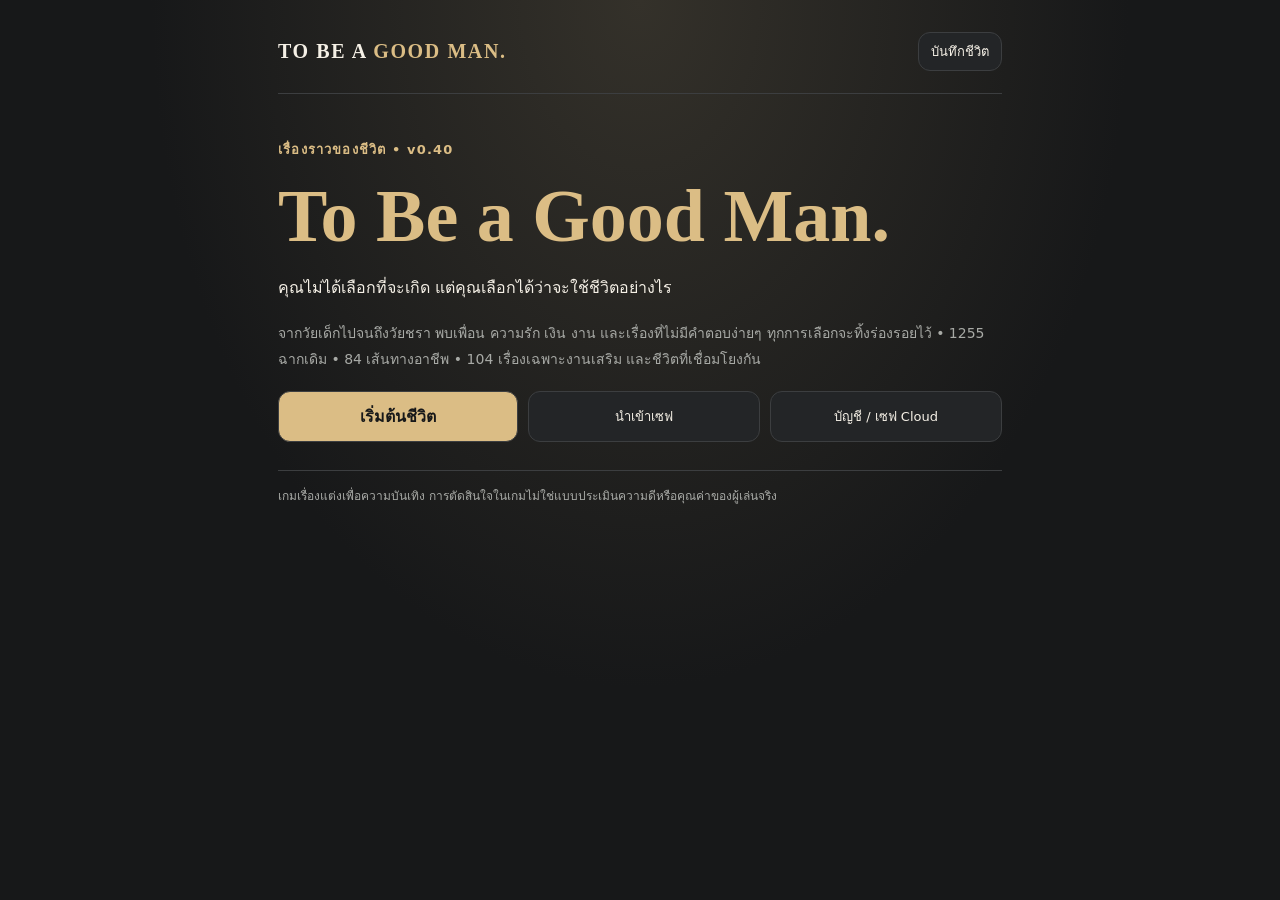
==== commit 9fa02720: "Stage Good Man and Life Story Studio SUMOWEB cloud foundation" ====
--- a/index.html
+++ b/index.html
@@ -1,7 +1,7 @@
 <!doctype html>
 <html lang="th"><head><meta charset="utf-8"><meta name="viewport" content="width=device-width,initial-scale=1"><title>To Be a Good Man</title><style>
 :root{color-scheme:dark;--bg:#171819;--panel:#232527;--ink:#f5f0e6;--muted:#a8aaa6;--gold:#dbbd85;--line:#3c3e40}*{box-sizing:border-box}body{margin:0;background:radial-gradient(ellipse at top,#34312a 0%,var(--bg) 54%);font-family:system-ui,sans-serif;color:var(--ink);min-height:100dvh}main{max-width:760px;margin:auto;padding:24px 18px 56px}header{display:flex;justify-content:space-between;align-items:center;gap:12px;padding:8px 0 22px;border-bottom:1px solid var(--line)}.brand{font-family:Georgia,serif;font-size:20px;letter-spacing:.08em;font-weight:bold}.brand span{color:var(--gold)}button{font:inherit;color:inherit;cursor:pointer;border:1px solid var(--line);background:var(--panel);border-radius:12px;padding:12px 16px;text-align:left;transition:background .15s,border-color .15s}button:hover,button:focus-visible{border-color:var(--gold);background:#38352f}button.primary{background:var(--gold);color:#171819;font-weight:700;text-align:center}button.small{font-size:13px;padding:8px 12px}button:disabled{opacity:.45;cursor:default}h1,h2,p{margin:0}h1{font-family:Georgia,serif;font-size:clamp(38px,8vw,74px);line-height:1.05;color:var(--gold)}h2{font-size:clamp(25px,5vw,35px);line-height:1.35}p{line-height:1.85}.muted{color:var(--muted);font-size:14px}.kicker{color:var(--gold);font-size:13px;letter-spacing:.09em;font-weight:bold}.scene{padding:28px 0;display:grid;gap:18px}.choices{display:grid;gap:10px}.choice{display:flex;align-items:center;gap:12px;min-height:58px}.letter{color:var(--gold);font-family:Georgia,serif;min-width:22px}.meta{display:flex;flex-wrap:wrap;gap:10px;justify-content:space-between;padding:13px 0;border-bottom:1px solid var(--line);font-size:13px;color:var(--muted)}.track{height:3px;background:var(--line);margin-top:8px;overflow:hidden;border-radius:5px}.track i{display:block;background:var(--gold);height:100%}.result{padding:20px;border:1px solid var(--line);background:var(--panel);border-radius:16px;display:grid;gap:12px}.actions{display:flex;flex-wrap:wrap;gap:10px}.actions button{flex:1;text-align:center}.journal{display:grid;gap:12px}.entry{padding:12px 0;border-bottom:1px solid var(--line)}.entry strong{display:block;margin-bottom:5px}footer{border-top:1px solid var(--line);padding-top:16px;color:var(--muted);font-size:12px;line-height:1.6}#notice{font-size:12px;color:var(--gold);min-height:18px;margin-top:8px} @media(max-width:480px){main{padding:16px 14px 32px}.brand{font-size:15px}.scene{padding:22px 0}.choice{padding:12px}.meta{font-size:12px}}
-.profile{border:1px solid var(--line);border-radius:16px;padding:14px;background:#232527;display:grid;gap:12px;margin-top:10px}.person{display:flex;align-items:center;gap:12px}.avatar{height:48px;width:48px;border:1px solid #806d49;border-radius:50%;display:grid;place-items:center;color:var(--gold);background:#35312a;font-size:23px;flex:none}.person strong{font-size:17px}.person .muted{font-size:12px}.personinfo{flex:1}.balance{text-align:right;font-size:16px;font-weight:700;color:var(--gold)}.balance small{display:block;font-size:10px;color:var(--muted);font-weight:400}.statgrid{display:grid;grid-template-columns:1fr 1fr;gap:8px 16px}.stat{min-width:0}.statline{display:flex;align-items:baseline;gap:5px;justify-content:space-between;font-size:12px}.statline strong{white-space:nowrap;font-size:12px}.statbar{height:4px;border-radius:4px;background:#404244;overflow:hidden;margin-top:5px}.statbar i{display:block;height:100%;background:var(--gold);border-radius:4px}.positive{color:#83d9a4}.negative{color:#ff9a97}.latest{border-top:1px solid var(--line);padding-top:10px;display:grid;gap:5px}.latest p{font-size:13px;line-height:1.55}.latest-title{font-size:11px;color:var(--gold);font-weight:700}.effects{display:flex;flex-wrap:wrap;gap:5px 12px;font-size:12px}.scene{padding-top:20px}.meta{padding:8px 0}.choice{min-height:50px}.profile .muted{line-height:1.4}@media(max-width:480px){.profile{padding:11px;gap:10px}.statgrid{gap:7px 12px}.avatar{width:42px;height:42px}.scene{gap:13px}.latest p{font-size:12px}.balance{font-size:14px}}.groups{display:grid;grid-template-columns:1fr 1fr;gap:6px}.group{border:1px solid var(--line);border-radius:8px;min-width:0;background:#202223}.group[open]{grid-column:1/-1}.groupsummary{cursor:pointer;padding:8px;display:flex;justify-content:space-between;align-items:center;gap:4px;font-size:12px;list-style:none}.groupsummary::-webkit-details-marker{display:none}.groupsummary::before{content:"+";color:var(--gold);flex:none}.group[open] .groupsummary::before{content:"−"}.groupsummary>span:first-of-type{flex:1}.groupvalue{color:var(--gold);font-size:10px;white-space:nowrap}.group .statgrid{padding:8px;border-top:1px solid var(--line)}.group .statline{flex-wrap:wrap}.group .statline strong{margin-left:auto}.group .statline strong span{font-size:11px}@media(max-width:360px){.groups{grid-template-columns:1fr}.groupsummary{font-size:12px}}.latest{border:1px solid #6b5b40;background:linear-gradient(145deg,#353027,#292824);border-radius:12px;padding:16px;gap:8px}.latest-title{font-size:13px;line-height:1.45;color:var(--gold)}.latest p.outcome-text{font-size:clamp(19px,4.7vw,24px);font-weight:600;line-height:1.65;color:var(--ink);overflow-wrap:anywhere}.latest p.muted{font-size:12px;line-height:1.5}.latest .effects{border-top:1px solid #514a3d;padding-top:8px;font-size:10px;line-height:1.5;gap:3px 10px}.latest .effects .muted{font-size:10px}.groupsummary{font-size:11px;padding:7px}.groupvalue{font-size:9px}.group .statline,.group .statline strong{font-size:11px}.group .statline strong span{font-size:10px}.entry p.muted{color:var(--ink);font-size:18px;line-height:1.7}.entry .effects{font-size:10px;margin-top:6px}@media(max-width:480px){.latest{padding:13px;gap:7px}.latest p.outcome-text{font-size:19px;line-height:1.65}.latest p.muted{font-size:11px}.groupsummary{padding:6px}}.story-text{white-space:pre-line}.scene .kicker{line-height:1.5}.story-text{font-size:16px;line-height:1.85}@media(max-width:480px){.story-text{font-size:15px}}.scene .latest{scroll-margin-top:12px;margin-bottom:6px}.originform{display:grid;gap:16px}.originform>label{display:grid;gap:6px;font-size:13px;color:var(--gold)}.originform input[type=text]{width:100%;padding:12px;border:1px solid var(--line);border-radius:10px;background:var(--panel);color:var(--ink);font:inherit;font-size:16px}.originform fieldset{border:1px solid var(--line);border-radius:12px;padding:10px;min-width:0;margin:0}.originform legend{padding:0 6px;font-size:13px;color:var(--gold)}.originoptions{display:grid;grid-template-columns:1fr 1fr;gap:7px}.originoption{display:flex;gap:8px;align-items:flex-start;padding:10px;border:1px solid var(--line);border-radius:9px;cursor:pointer}.originoption:has(input:checked){border-color:var(--gold);background:#353027}.originoption input{accent-color:var(--gold);margin-top:4px}.originoption strong,.originoption small{display:block;line-height:1.5}.originoption strong{font-size:13px}.originoption small{font-size:11px;color:var(--muted);margin-top:3px}.originform button.primary{width:100%}@media(max-width:420px){.originoptions{grid-template-columns:1fr}}.originform select{width:100%;padding:12px;border:1px solid var(--line);border-radius:10px;background:var(--panel);color:var(--ink);font:inherit;font-size:16px}</style></head><body><main><header><div class="brand">TO BE A <span>GOOD MAN.</span></div><button id="menu" class="small" type="button">บันทึกชีวิต</button></header><div id="notice" role="status"></div><section id="app" aria-live="polite"></section><footer>เกมเรื่องแต่งเพื่อความบันเทิง การตัดสินใจในเกมไม่ใช่แบบประเมินความดีหรือคุณค่าของผู้เล่นจริง</footer></main><script src="story.js"></script><script src="more-stories.js"></script><script>window.BASE_STORY=window.STORY.slice();</script><script src="life-expansion.js"></script><script src="life-system.js"></script><script src="deep-paths.js"></script><script src="episodes.js"></script><script src="episode-crossovers.js"></script><script src="origins.js"></script><script src="thai-life.js"></script><script src="cities-careers.js"></script><script src="life-turns.js"></script><script src="life-city-drama.js"></script><script src="life-entanglements.js"></script><script src="entangled-episodes.js"></script><script src="interest-paths.js"></script><script src="life-foundations.js"></script><script src="life-continuity.js"></script><script src="life-years.js"></script><script src="life-flex.js"></script><script src="career-catalog.js"></script><script src="career-expansion.js"></script><script src="career-world.js"></script><script src="career-detail.js"></script><script src="life-merged.js"></script><script src="people-memory.js"></script><script src="life-freedom.js"></script><script src="life-polish.js"></script><script src="life-later.js"></script><script>
+.profile{border:1px solid var(--line);border-radius:16px;padding:14px;background:#232527;display:grid;gap:12px;margin-top:10px}.person{display:flex;align-items:center;gap:12px}.avatar{height:48px;width:48px;border:1px solid #806d49;border-radius:50%;display:grid;place-items:center;color:var(--gold);background:#35312a;font-size:23px;flex:none}.person strong{font-size:17px}.person .muted{font-size:12px}.personinfo{flex:1}.balance{text-align:right;font-size:16px;font-weight:700;color:var(--gold)}.balance small{display:block;font-size:10px;color:var(--muted);font-weight:400}.statgrid{display:grid;grid-template-columns:1fr 1fr;gap:8px 16px}.stat{min-width:0}.statline{display:flex;align-items:baseline;gap:5px;justify-content:space-between;font-size:12px}.statline strong{white-space:nowrap;font-size:12px}.statbar{height:4px;border-radius:4px;background:#404244;overflow:hidden;margin-top:5px}.statbar i{display:block;height:100%;background:var(--gold);border-radius:4px}.positive{color:#83d9a4}.negative{color:#ff9a97}.latest{border-top:1px solid var(--line);padding-top:10px;display:grid;gap:5px}.latest p{font-size:13px;line-height:1.55}.latest-title{font-size:11px;color:var(--gold);font-weight:700}.effects{display:flex;flex-wrap:wrap;gap:5px 12px;font-size:12px}.scene{padding-top:20px}.meta{padding:8px 0}.choice{min-height:50px}.profile .muted{line-height:1.4}@media(max-width:480px){.profile{padding:11px;gap:10px}.statgrid{gap:7px 12px}.avatar{width:42px;height:42px}.scene{gap:13px}.latest p{font-size:12px}.balance{font-size:14px}}.groups{display:grid;grid-template-columns:1fr 1fr;gap:6px}.group{border:1px solid var(--line);border-radius:8px;min-width:0;background:#202223}.group[open]{grid-column:1/-1}.groupsummary{cursor:pointer;padding:8px;display:flex;justify-content:space-between;align-items:center;gap:4px;font-size:12px;list-style:none}.groupsummary::-webkit-details-marker{display:none}.groupsummary::before{content:"+";color:var(--gold);flex:none}.group[open] .groupsummary::before{content:"−"}.groupsummary>span:first-of-type{flex:1}.groupvalue{color:var(--gold);font-size:10px;white-space:nowrap}.group .statgrid{padding:8px;border-top:1px solid var(--line)}.group .statline{flex-wrap:wrap}.group .statline strong{margin-left:auto}.group .statline strong span{font-size:11px}@media(max-width:360px){.groups{grid-template-columns:1fr}.groupsummary{font-size:12px}}.latest{border:1px solid #6b5b40;background:linear-gradient(145deg,#353027,#292824);border-radius:12px;padding:16px;gap:8px}.latest-title{font-size:13px;line-height:1.45;color:var(--gold)}.latest p.outcome-text{font-size:clamp(19px,4.7vw,24px);font-weight:600;line-height:1.65;color:var(--ink);overflow-wrap:anywhere}.latest p.muted{font-size:12px;line-height:1.5}.latest .effects{border-top:1px solid #514a3d;padding-top:8px;font-size:10px;line-height:1.5;gap:3px 10px}.latest .effects .muted{font-size:10px}.groupsummary{font-size:11px;padding:7px}.groupvalue{font-size:9px}.group .statline,.group .statline strong{font-size:11px}.group .statline strong span{font-size:10px}.entry p.muted{color:var(--ink);font-size:18px;line-height:1.7}.entry .effects{font-size:10px;margin-top:6px}@media(max-width:480px){.latest{padding:13px;gap:7px}.latest p.outcome-text{font-size:19px;line-height:1.65}.latest p.muted{font-size:11px}.groupsummary{padding:6px}}.story-text{white-space:pre-line}.scene .kicker{line-height:1.5}.story-text{font-size:16px;line-height:1.85}@media(max-width:480px){.story-text{font-size:15px}}.scene .latest{scroll-margin-top:12px;margin-bottom:6px}.originform{display:grid;gap:16px}.originform>label{display:grid;gap:6px;font-size:13px;color:var(--gold)}.originform input[type=text]{width:100%;padding:12px;border:1px solid var(--line);border-radius:10px;background:var(--panel);color:var(--ink);font:inherit;font-size:16px}.originform fieldset{border:1px solid var(--line);border-radius:12px;padding:10px;min-width:0;margin:0}.originform legend{padding:0 6px;font-size:13px;color:var(--gold)}.originoptions{display:grid;grid-template-columns:1fr 1fr;gap:7px}.originoption{display:flex;gap:8px;align-items:flex-start;padding:10px;border:1px solid var(--line);border-radius:9px;cursor:pointer}.originoption:has(input:checked){border-color:var(--gold);background:#353027}.originoption input{accent-color:var(--gold);margin-top:4px}.originoption strong,.originoption small{display:block;line-height:1.5}.originoption strong{font-size:13px}.originoption small{font-size:11px;color:var(--muted);margin-top:3px}.originform button.primary{width:100%}@media(max-width:420px){.originoptions{grid-template-columns:1fr}}.originform select{width:100%;padding:12px;border:1px solid var(--line);border-radius:10px;background:var(--panel);color:var(--ink);font:inherit;font-size:16px}</style><link rel="stylesheet" href="goodman-cloud.css"><script src="goodman-cloud.js"></script></head><body><main><header><div class="brand">TO BE A <span>GOOD MAN.</span></div><button id="menu" class="small" type="button">บันทึกชีวิต</button></header><div id="notice" role="status"></div><section id="app" aria-live="polite"></section><footer>เกมเรื่องแต่งเพื่อความบันเทิง การตัดสินใจในเกมไม่ใช่แบบประเมินความดีหรือคุณค่าของผู้เล่นจริง</footer></main><script src="story.js"></script><script src="more-stories.js"></script><script>window.BASE_STORY=window.STORY.slice();</script><script src="life-expansion.js"></script><script src="life-system.js"></script><script src="deep-paths.js"></script><script src="episodes.js"></script><script src="episode-crossovers.js"></script><script src="origins.js"></script><script src="thai-life.js"></script><script src="cities-careers.js"></script><script src="life-turns.js"></script><script src="life-city-drama.js"></script><script src="life-entanglements.js"></script><script src="entangled-episodes.js"></script><script src="interest-paths.js"></script><script src="life-foundations.js"></script><script src="life-continuity.js"></script><script src="life-years.js"></script><script src="life-flex.js"></script><script src="career-catalog.js"></script><script src="career-expansion.js"></script><script src="career-world.js"></script><script src="career-detail.js"></script><script src="life-merged.js"></script><script src="people-memory.js"></script><script src="life-freedom.js"></script><script src="life-polish.js"></script><script src="life-later.js"></script><script>
 "use strict";
 
  // Keep immediate, authored consequences together without changing save IDs or ages.
@@ -943,6 +943,16 @@
 function payYear(age){if(s.paidAge>=age)return;s.paidAge=age;const st=lifeState(),base=window.LIFE_FREEDOM.annual(st,s.stats,age)||{gross:0,expense:0,net:0},pay=age>=18&&s.origin&&window.LIFE_IMPACT?window.LIFE_IMPACT.annual(st,s,age,base):base,extra=window.LIFE_LATER.annual(st,age),interest=pay.interest||0;if(!pay.gross&&!extra.business&&!extra.care&&!extra.children&&!interest)return;const net=pay.net+extra.net,changes=LIFE.apply(s.stats,{m:net,savings:interest});s.history.push({id:"income_"+age,age,title:"รายรับและค่าใช้จ่ายประจำปี",label:"รายได้งาน "+money(pay.gross)+" · ผลกิจการ "+money(extra.business)+" · ค่าใช้จ่าย "+money(pay.expense+extra.care+extra.children)+(interest?" · ผลตอบแทนเงินออม "+money(interest):""),result:"เงินคงเหลือเปลี่ยนสุทธิ "+money(net)+(interest?" และเงินออมเพิ่ม "+money(interest):""),changes,free:{kind:"income"}});}
 function advance(){if(s.done)return;function settleBefore(next){for(let age=Math.max(0,s.checkedAge+1);age<Math.min(next,100);age++){s.checkedAge=age;payYear(age);const state=lifeState();window.LIFE_HEALTH?.annual(s,age,state);const death=window.LIFE_FLEX.death(s,age,state);if(death){s.death=death;s.finishedAge=death.age;s.done=true;s.at=events.length;return false}}return true}while(s.at<events.length){const e=events[s.at];if(!settleBefore(e.age))return;if(allowed(e)&&!Object.hasOwn(s.answers,e.id))return;s.at++}if(!settleBefore(100))return;s.done=true;s.finishedAge=100}
 function begin(o=null){s=fresh(o);advance();save();view="play";render()}
+function openPlayerCloud(){
+ if(LAB_MODE)return;
+ window.GoodmanCloud.player(()=>s||load(),async raw=>{
+  const parsed=load(JSON.stringify(raw));
+  if(!parsed||parsed.history.length>10000||!parsed.history.every(x=>x&&typeof x.id==="string"&&Number.isInteger(x.age)&&x.age>=0&&x.age<=100&&typeof x.title==="string"&&typeof x.label==="string"&&typeof x.result==="string")||!Object.entries(parsed.answers).every(([id,n])=>Number.isInteger(n)&&n>=0&&n<(eventById.get(id)?.choices.length??0))||!Object.entries(parsed.stats).every(([k,v])=>Number.isFinite(v)&&Math.abs(v)<=1e12))throw Error("เซฟ Cloud ไม่ถูกต้องหรือไม่รองรับ");
+  if((s||load())&&!confirm("โหลดเซฟ Cloud นี้แทนที่ชีวิตในเครื่องหรือไม่? แนะนำให้ส่งออกเซฟเดิมก่อน"))return false;
+  const old=localStorage.getItem(key);if(old)localStorage.setItem(key+".beforeCloud",old);
+  localStorage.setItem(key,JSON.stringify(parsed));restore();return true;
+ }).catch(e=>alert(e.message));
+}
 function restore(){s=load();if(!s)return begin();if(s.pending){s.last=s.pending;const item=s.history[s.history.length-1];if(item&&item.id===s.pending.id)item.changes=s.pending.changes;s.pending=null;s.at++;}advance();save();view="play";render()}
 function gameChoicesRaw(e,state){if(e.cw==="teen40")return [];if(e.cw==='rel40')return REL40.choices(e,state,s);if(e.cw==='child30')return window.CAREER_WORLD.choices(e,state,s);if(e.later){const base=window.LIFE_LATER.choices(e,state,s).filter(c=>!c.unaffordable);return [...base,...window.LIFE_FREEDOM.specials(e,state,s,base)]}const base=STORY_FLOW.choices(e,state,s,NARRATIVE.choices(e,state,s,e.cw?window.CAREER_WORLD.choices(e,state,s):window.LIFE_FLEX.choiceFor(e,state)));return [...base,...window.LIFE_FREEDOM.specials(e,state,s,base),...window.LIFE_POLISH.specials(e,state,s,base)]}
 
@@ -988,7 +998,7 @@
 p.append(groups);const known=Object.entries(state.people);if(known.length){const section=el("details",undefined,"group"),sum=el("summary",undefined,"groupsummary");add(sum,el("span","คนที่รู้จักและความรู้สึก"),el("span",known.length+" คน","groupvalue"));section.append(sum);const grid=el("div",undefined,"statgrid");for(const [name,rel] of known){const item=el("div",undefined,"stat");add(item,el("strong",genderName(name)),el("div",rel.feeling+" · "+rel.boundary+" · ความสนิท "+F.affinity(rel)+"/100","muted"));grid.append(item)}section.append(grid);p.append(section)}return p}
 function outcome(){const last=s.last||s.history[s.history.length-1];const latest=el("div",undefined,"latest");latest.id="latest-outcome";if(last){const previous=events.find(e=>e.id===last.id);add(latest,el("div","ผลล่าสุด • "+(last.title||s.history.findLast(x=>x.id===last.id)?.title||previous?.title||"การตัดสินใจ"),"latest-title"),el("p","เลือก: "+last.label,"muted"),el("p",last.result,"outcome-text"),effectsRow(last.changes));if(Object.keys(last.affinityChanges||{}).length)latest.append(affinityRow(last.affinityChanges))}else add(latest,el("div","ชีวิตของคุณกำลังเริ่มต้น","muted"));return latest}
 function render(){if(LAB_MODE)return;document.getElementById("menu").textContent=view==="journal"?"กลับไปเล่น":"บันทึกชีวิต";if(view==="setup"){renderSetup();return}
-if(view==="start"){const a=scene();add(a,el("div","เรื่องราวของชีวิต • v0.40","kicker"),el("h1","To Be a Good Man."),el("p","คุณไม่ได้เลือกที่จะเกิด แต่คุณเลือกได้ว่าจะใช้ชีวิตอย่างไร"),el("p","จากวัยเด็กไปจนถึงวัยชรา พบเพื่อน ความรัก เงิน งาน และเรื่องที่ไม่มีคำตอบง่ายๆ ทุกการเลือกจะทิ้งร่องรอยไว้ • "+events.filter(e=>!e.flex&&!e.cw&&!e.merge&&!e.freedom&&!e.later).length+" ฉากเดิม • "+window.CAREER_WORLD.count+" เส้นทางอาชีพ • "+window.LIFE_MERGED.detailCount+" เรื่องเฉพาะงานเสริม และชีวิตที่เชื่อมโยงกัน","muted"));const acts=el("div",undefined,"actions");if(load())add(acts,btn("เล่นต่อ",restore,"primary"),btn("เริ่มชีวิตใหม่",()=>{if(confirm("แทนที่บันทึกเดิมหรือไม่?")){view="setup";render()}}));else add(acts,btn("เริ่มต้นชีวิต",()=>{view="setup";render()},"primary"));if(load())add(acts,btn("ส่งออกเซฟ",exportLife,"small"));add(acts,btn("นำเข้าเซฟ",importLife,"small"),btn("ระบบทดลอง · Story Quality Lab",()=>{window.location.href="story-lab.html"},"small"),btn("แผนแม่บท · Life Story Map",()=>{window.location.href="story-map.html"},"small"));a.append(acts);return}
+if(view==="start"){const a=scene();add(a,el("div","เรื่องราวของชีวิต • v0.40","kicker"),el("h1","To Be a Good Man."),el("p","คุณไม่ได้เลือกที่จะเกิด แต่คุณเลือกได้ว่าจะใช้ชีวิตอย่างไร"),el("p","จากวัยเด็กไปจนถึงวัยชรา พบเพื่อน ความรัก เงิน งาน และเรื่องที่ไม่มีคำตอบง่ายๆ ทุกการเลือกจะทิ้งร่องรอยไว้ • "+events.filter(e=>!e.flex&&!e.cw&&!e.merge&&!e.freedom&&!e.later).length+" ฉากเดิม • "+window.CAREER_WORLD.count+" เส้นทางอาชีพ • "+window.LIFE_MERGED.detailCount+" เรื่องเฉพาะงานเสริม และชีวิตที่เชื่อมโยงกัน","muted"));const acts=el("div",undefined,"actions");if(load())add(acts,btn("เล่นต่อ",restore,"primary"),btn("เริ่มชีวิตใหม่",()=>{if(confirm("แทนที่บันทึกเดิมหรือไม่?")){view="setup";render()}}));else add(acts,btn("เริ่มต้นชีวิต",()=>{view="setup";render()},"primary"));if(load())add(acts,btn("ส่งออกเซฟ",exportLife,"small"));add(acts,btn("นำเข้าเซฟ",importLife,"small"),btn("บัญชี / เซฟ Cloud",openPlayerCloud,"small"));a.append(acts);return}
 if(!s){view="start";return render()}
 if(view==="journal"){const a=scene();add(a,el("div","สมุดบันทึก","kicker"),el("h2","เรื่องราวที่ผ่านมา"));const j=el("div",undefined,"journal");if(!s.history.length)j.append(el("p","ยังไม่มีการตัดสินใจ","muted"));for(const item of [...s.history].reverse()){const d=el("div",undefined,"entry");add(d,el("strong","อายุ "+item.age+" • "+item.title),el("p",item.label),el("p",item.result,"muted"));if(item.changes)d.append(effectsRow(item.changes));if(Object.keys(item.affinityChanges||{}).length)d.append(affinityRow(item.affinityChanges));j.append(d)}add(a,j,btn("กลับไปเล่น",()=>{view="play";render()}),btn("ส่งออกเซฟ",exportLife,"small"),btn("นำเข้าเซฟ",importLife,"small"),btn("เริ่มชีวิตใหม่",newGame));return}
 if(s.done){const a=scene(),ending=lifeEnding(s,lifeState());add(a,el("div","บทส่งท้าย • อายุ "+(s.finishedAge??100)+" ปี","kicker"),el("h2",ending.title),el("p","ชีวิตนี้เป็นผลจากเส้นทางที่คุณเลือก ไม่ใช่คำตัดสินว่าคุณเป็นคนดีหรือเลวเพียงคะแนนเดียว","muted"));const summary=el("div",undefined,"result");for(const [label,body] of ending.lines){summary.append(el("h3",label),el("p",body));}add(a,summary);if(ending.notable.length){const memories=el("div",undefined,"result");memories.append(el("h3","เหตุการณ์สำคัญที่เกิดขึ้นจริงในชีวิตนี้"));for(const x of ending.notable)memories.append(el("p","อายุ "+x.age+" ปี — "+x.title+": "+x.label));add(a,memories);}add(a,profile(s.finishedAge??100),outcome(),btn("ย้อนอ่านเรื่องราว",()=>{view="journal";render()}),btn("ใช้ชีวิตอีกครั้ง",newGame,"primary"));return}
@@ -996,6 +1006,18 @@
 const choices=el("div",undefined,"choices");currentChoices.forEach((c,n)=>{const b=btn("",()=>choose(e,n),"choice");add(b,el("span",c.special?"★":String.fromCharCode(65+n)+".","letter"),el("span",c.label+(c.special?" · ตัวเลือกพิเศษ":"")));choices.append(b)});add(a,el("p","คุณจะทำอย่างไร?","muted"),choices);if(e.age>=3&&e.age<100)a.append(freePanel(e.age))}
 document.getElementById("menu").onclick=()=>{if(!s){s=load();if(!s)return;if(s.pending){s.last=s.pending;const item=s.history[s.history.length-1];if(item&&item.id===s.pending.id)item.changes=s.pending.changes;s.pending=null;s.at++;advance();save()}}view=view==="journal"?"play":"journal";render()};render();
 
+if(LAB_MODE&&new URLSearchParams(location.search).get("storymap")==="1"){
+ // Read-only catalog of the actual built timeline; no gameplay, storage or state mutation.
+ window.STORY_MAP_SOURCE=()=>{
+  const clean=(v)=>JSON.parse(JSON.stringify(v));
+  const eventRows=events.map(e=>{
+   const {choices,...meta}=e;
+   return {...meta,optional:window.LIFE_QUALITY?.optionalIds?.includes(e.id)||false,
+    choices:choices.map((ch,n)=>({...ch,index:n,storedDelta:ch.delta||{},baseDelta:LIFE.delta(e,n),legacyState:stateMap[e.id]?.[n]||{}}))};
+  });
+  return clean({schema:1,events:eventRows,stats:LIFE.labels,core:LIFE.core,origins:{cities:window.CITIES,sets:originSets},stateDefaults:{...window.CONTINUITY.initial,...window.CAREER_WORLD.initial,...window.LIFE_MERGED.initial,...window.LIFE_FREEDOM.initial,...window.LIFE_LATER.initial},careers:window.CAREER_WORLD.by,optionalIds:window.LIFE_QUALITY?.optionalIds||[],globals:Object.keys(window).filter(k=>/^[A-Z_]+$/.test(k)),rules:{gate:"allowedRaw + lifeContinuityGate + paceRepeat + paceProtected + allowed",choices:"gameChoicesRaw + SOCIAL_CONTEXT + TEEN40",state:"lifeState replay + stateMap + CONTINUITY + CAREER_WORLD + LIFE_MERGED + PEOPLE + LIFE_FREEDOM + LIFE_POLISH + LIFE_LATER + SOCIAL_CONTEXT + REL40",annual:"payYear + LIFE_FREEDOM.annual + LIFE_IMPACT.annual + LIFE_LATER.annual + LIFE_HEALTH.annual + LIFE_FLEX.death",free:"LIFE_FREEDOM activities, focus, replay; LIFE_QUALITY options",endings:"lifeEnding"},dynamic:{allowed:allowedRaw.toString(),continuity:lifeContinuityGate.toString(),pacing:allowed.toString(),repeat:paceRepeat.toString(),protected:paceProtected.toString(),choices:gameChoices.toString(),choiceBase:gameChoicesRaw.toString(),state:lifeState.toString(),annual:payYear.toString(),ending:lifeEnding.toString(),freedom:window.LIFE_FREEDOM.activities.toString(),focus:window.LIFE_FREEDOM.focusOptions?.toString(),death:window.LIFE_FLEX.death.toString()}});
+ };
+}
 if(LAB_MODE){
  const originalDeath=window.LIFE_FLEX.death;
  const clone=x=>JSON.parse(JSON.stringify(x));
--- a/goodman-cloud.css
+++ b/goodman-cloud.css
@@ -0,0 +1,2 @@
+html[data-studio-lock] body{visibility:hidden}
+.gc-dialog{box-sizing:border-box;width:min(92vw,490px);max-height:85vh;overflow:auto;background:#20262c;color:#edf1f6;border:1px solid #59636c;border-radius:14px;padding:18px;font:14px system-ui,sans-serif;z-index:10000}.gc-dialog::backdrop{background:#000a}.gc-dialog h2{margin:0 0 12px;font-size:20px}.gc-dialog button{margin:4px 5px 4px 0;padding:8px 12px;border-radius:8px;background:#303942;color:inherit;border:1px solid #59636c;cursor:pointer}.gc-dialog button:disabled{opacity:.5;cursor:not-allowed}.gc-dialog label{display:block;margin:10px 0}.gc-dialog label[hidden]{display:none}.gc-dialog input{display:block;width:100%;box-sizing:border-box;margin-top:5px;padding:9px;color:inherit;background:#151a20;border:1px solid #59636c;border-radius:7px;font-size:16px}.gc-dialog .gc-message{color:#efd9a6;white-space:pre-wrap}.gc-dialog .gc-row{display:block;padding:9px 0;border-top:1px solid #59636c}.gc-row small{display:block;opacity:.8;margin:3px 0}.brand[role=button]{cursor:pointer}
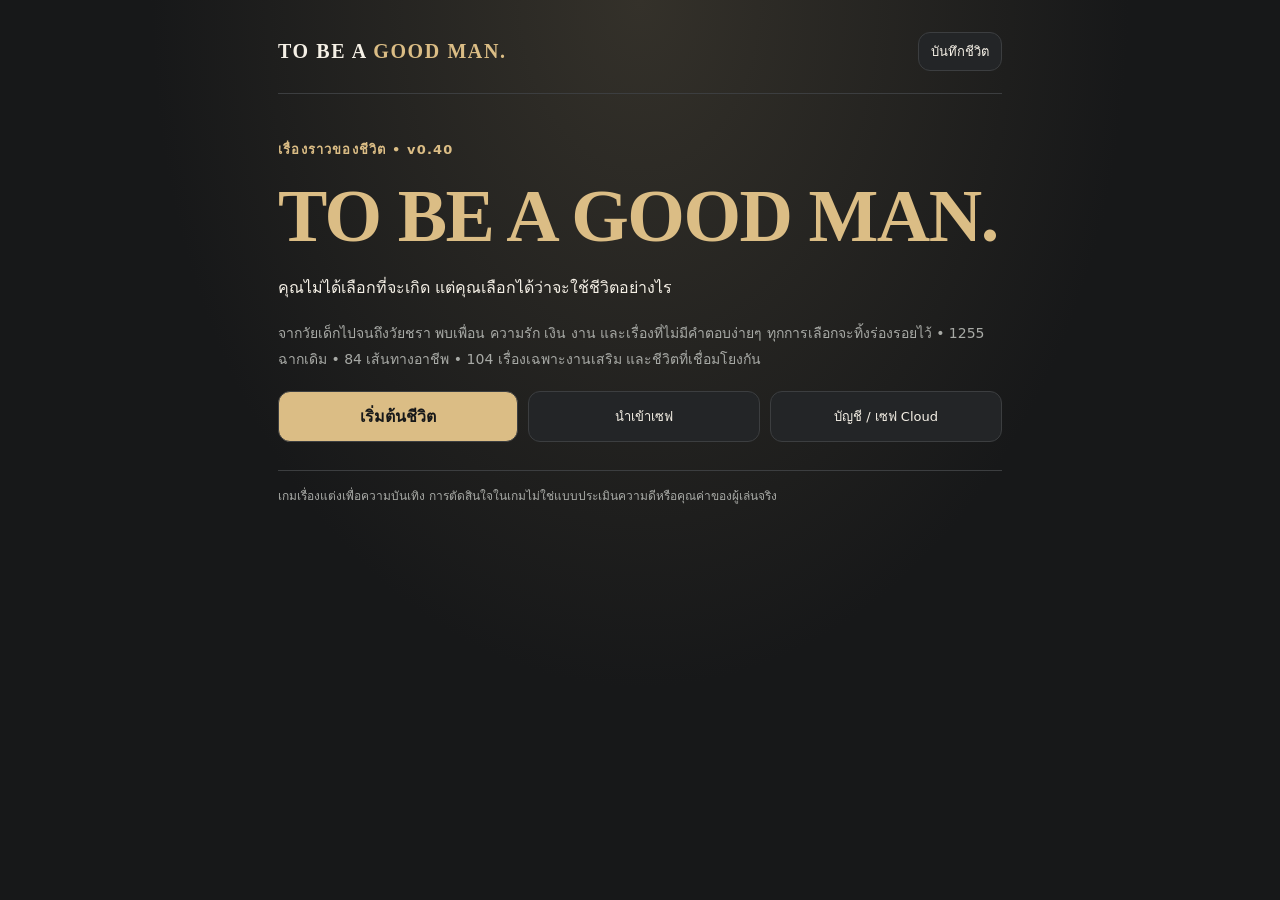
==== commit e82aa8f1: "Separate Life Story Studio ADMIN PIN gate and game landing access" ====
--- a/index.html
+++ b/index.html
@@ -998,7 +998,7 @@
 p.append(groups);const known=Object.entries(state.people);if(known.length){const section=el("details",undefined,"group"),sum=el("summary",undefined,"groupsummary");add(sum,el("span","คนที่รู้จักและความรู้สึก"),el("span",known.length+" คน","groupvalue"));section.append(sum);const grid=el("div",undefined,"statgrid");for(const [name,rel] of known){const item=el("div",undefined,"stat");add(item,el("strong",genderName(name)),el("div",rel.feeling+" · "+rel.boundary+" · ความสนิท "+F.affinity(rel)+"/100","muted"));grid.append(item)}section.append(grid);p.append(section)}return p}
 function outcome(){const last=s.last||s.history[s.history.length-1];const latest=el("div",undefined,"latest");latest.id="latest-outcome";if(last){const previous=events.find(e=>e.id===last.id);add(latest,el("div","ผลล่าสุด • "+(last.title||s.history.findLast(x=>x.id===last.id)?.title||previous?.title||"การตัดสินใจ"),"latest-title"),el("p","เลือก: "+last.label,"muted"),el("p",last.result,"outcome-text"),effectsRow(last.changes));if(Object.keys(last.affinityChanges||{}).length)latest.append(affinityRow(last.affinityChanges))}else add(latest,el("div","ชีวิตของคุณกำลังเริ่มต้น","muted"));return latest}
 function render(){if(LAB_MODE)return;document.getElementById("menu").textContent=view==="journal"?"กลับไปเล่น":"บันทึกชีวิต";if(view==="setup"){renderSetup();return}
-if(view==="start"){const a=scene();add(a,el("div","เรื่องราวของชีวิต • v0.40","kicker"),el("h1","To Be a Good Man."),el("p","คุณไม่ได้เลือกที่จะเกิด แต่คุณเลือกได้ว่าจะใช้ชีวิตอย่างไร"),el("p","จากวัยเด็กไปจนถึงวัยชรา พบเพื่อน ความรัก เงิน งาน และเรื่องที่ไม่มีคำตอบง่ายๆ ทุกการเลือกจะทิ้งร่องรอยไว้ • "+events.filter(e=>!e.flex&&!e.cw&&!e.merge&&!e.freedom&&!e.later).length+" ฉากเดิม • "+window.CAREER_WORLD.count+" เส้นทางอาชีพ • "+window.LIFE_MERGED.detailCount+" เรื่องเฉพาะงานเสริม และชีวิตที่เชื่อมโยงกัน","muted"));const acts=el("div",undefined,"actions");if(load())add(acts,btn("เล่นต่อ",restore,"primary"),btn("เริ่มชีวิตใหม่",()=>{if(confirm("แทนที่บันทึกเดิมหรือไม่?")){view="setup";render()}}));else add(acts,btn("เริ่มต้นชีวิต",()=>{view="setup";render()},"primary"));if(load())add(acts,btn("ส่งออกเซฟ",exportLife,"small"));add(acts,btn("นำเข้าเซฟ",importLife,"small"),btn("บัญชี / เซฟ Cloud",openPlayerCloud,"small"));a.append(acts);return}
+if(view==="start"){const a=scene();add(a,el("div","เรื่องราวของชีวิต • v0.40","kicker"),el("h1","TO BE A GOOD MAN.","gc-home-title"),el("p","คุณไม่ได้เลือกที่จะเกิด แต่คุณเลือกได้ว่าจะใช้ชีวิตอย่างไร"),el("p","จากวัยเด็กไปจนถึงวัยชรา พบเพื่อน ความรัก เงิน งาน และเรื่องที่ไม่มีคำตอบง่ายๆ ทุกการเลือกจะทิ้งร่องรอยไว้ • "+events.filter(e=>!e.flex&&!e.cw&&!e.merge&&!e.freedom&&!e.later).length+" ฉากเดิม • "+window.CAREER_WORLD.count+" เส้นทางอาชีพ • "+window.LIFE_MERGED.detailCount+" เรื่องเฉพาะงานเสริม และชีวิตที่เชื่อมโยงกัน","muted"));const acts=el("div",undefined,"actions");if(load())add(acts,btn("เล่นต่อ",restore,"primary"),btn("เริ่มชีวิตใหม่",()=>{if(confirm("แทนที่บันทึกเดิมหรือไม่?")){view="setup";render()}}));else add(acts,btn("เริ่มต้นชีวิต",()=>{view="setup";render()},"primary"));if(load())add(acts,btn("ส่งออกเซฟ",exportLife,"small"));add(acts,btn("นำเข้าเซฟ",importLife,"small"),btn("บัญชี / เซฟ Cloud",openPlayerCloud,"small"));a.append(acts);const title=a.querySelector?.(".gc-home-title");if(title){title.setAttribute("role","button");title.tabIndex=0}return}
 if(!s){view="start";return render()}
 if(view==="journal"){const a=scene();add(a,el("div","สมุดบันทึก","kicker"),el("h2","เรื่องราวที่ผ่านมา"));const j=el("div",undefined,"journal");if(!s.history.length)j.append(el("p","ยังไม่มีการตัดสินใจ","muted"));for(const item of [...s.history].reverse()){const d=el("div",undefined,"entry");add(d,el("strong","อายุ "+item.age+" • "+item.title),el("p",item.label),el("p",item.result,"muted"));if(item.changes)d.append(effectsRow(item.changes));if(Object.keys(item.affinityChanges||{}).length)d.append(affinityRow(item.affinityChanges));j.append(d)}add(a,j,btn("กลับไปเล่น",()=>{view="play";render()}),btn("ส่งออกเซฟ",exportLife,"small"),btn("นำเข้าเซฟ",importLife,"small"),btn("เริ่มชีวิตใหม่",newGame));return}
 if(s.done){const a=scene(),ending=lifeEnding(s,lifeState());add(a,el("div","บทส่งท้าย • อายุ "+(s.finishedAge??100)+" ปี","kicker"),el("h2",ending.title),el("p","ชีวิตนี้เป็นผลจากเส้นทางที่คุณเลือก ไม่ใช่คำตัดสินว่าคุณเป็นคนดีหรือเลวเพียงคะแนนเดียว","muted"));const summary=el("div",undefined,"result");for(const [label,body] of ending.lines){summary.append(el("h3",label),el("p",body));}add(a,summary);if(ending.notable.length){const memories=el("div",undefined,"result");memories.append(el("h3","เหตุการณ์สำคัญที่เกิดขึ้นจริงในชีวิตนี้"));for(const x of ending.notable)memories.append(el("p","อายุ "+x.age+" ปี — "+x.title+": "+x.label));add(a,memories);}add(a,profile(s.finishedAge??100),outcome(),btn("ย้อนอ่านเรื่องราว",()=>{view="journal";render()}),btn("ใช้ชีวิตอีกครั้ง",newGame,"primary"));return}
--- a/goodman-cloud.css
+++ b/goodman-cloud.css
@@ -1,2 +1,16 @@
 html[data-studio-lock] body{visibility:hidden}
-.gc-dialog{box-sizing:border-box;width:min(92vw,490px);max-height:85vh;overflow:auto;background:#20262c;color:#edf1f6;border:1px solid #59636c;border-radius:14px;padding:18px;font:14px system-ui,sans-serif;z-index:10000}.gc-dialog::backdrop{background:#000a}.gc-dialog h2{margin:0 0 12px;font-size:20px}.gc-dialog button{margin:4px 5px 4px 0;padding:8px 12px;border-radius:8px;background:#303942;color:inherit;border:1px solid #59636c;cursor:pointer}.gc-dialog button:disabled{opacity:.5;cursor:not-allowed}.gc-dialog label{display:block;margin:10px 0}.gc-dialog label[hidden]{display:none}.gc-dialog input{display:block;width:100%;box-sizing:border-box;margin-top:5px;padding:9px;color:inherit;background:#151a20;border:1px solid #59636c;border-radius:7px;font-size:16px}.gc-dialog .gc-message{color:#efd9a6;white-space:pre-wrap}.gc-dialog .gc-row{display:block;padding:9px 0;border-top:1px solid #59636c}.gc-row small{display:block;opacity:.8;margin:3px 0}.brand[role=button]{cursor:pointer}+.gc-dialog{box-sizing:border-box;width:min(92vw,490px);max-height:85vh;overflow:auto;background:#20262c;color:#edf1f6;border:1px solid #59636c;border-radius:14px;padding:18px;font:14px system-ui,sans-serif;z-index:10000}.gc-dialog::backdrop{background:#000a}.gc-dialog h2{margin:0 0 12px;font-size:20px}.gc-dialog button{margin:4px 5px 4px 0;padding:8px 12px;border-radius:8px;background:#303942;color:inherit;border:1px solid #59636c;cursor:pointer}.gc-dialog button:disabled{opacity:.5;cursor:not-allowed}.gc-dialog label{display:block;margin:10px 0}.gc-dialog label[hidden]{display:none}.gc-dialog input{display:block;width:100%;box-sizing:border-box;margin-top:5px;padding:9px;color:inherit;background:#151a20;border:1px solid #59636c;border-radius:7px;font-size:16px}.gc-dialog .gc-message{color:#efd9a6;white-space:pre-wrap}.gc-dialog .gc-row{display:block;padding:9px 0;border-top:1px solid #59636c}.gc-row small{display:block;opacity:.8;margin:3px 0}.brand[role=button]{cursor:pointer}
+.gc-pin{max-width:340px;text-align:center;padding:25px 25px 18px;background:#1b1c1e;border-color:#565149}
+.gc-pin h2{font-size:27px;letter-spacing:.15em;color:#dbbd85;font-weight:750;margin:0}
+.gc-pin-brand{font-size:11px;letter-spacing:.11em;color:#a8aaa6;margin:8px 0 18px}
+.gc-pin-hint{font-size:15px;margin:0;color:#e8e2d7}
+.gc-pin-dots{display:flex;justify-content:center;gap:14px;margin:19px 0 24px}
+.gc-pin-dots span{width:12px;height:12px;border:1px solid #a6a39a;border-radius:50%}
+.gc-pin-dots span.filled{background:#dbbd85;border-color:#dbbd85}
+.gc-keypad{display:grid;grid-template-columns:repeat(3,minmax(0,1fr));gap:9px}
+.gc-keypad button{margin:0;min-height:61px;border-radius:14px;background:#292b2d;font-size:24px;font-weight:600;border-color:#484849}
+.gc-keypad .gc-pin-secondary{font-size:13px;color:#b9b5aa;background:transparent}
+.gc-pin>.gc-message{min-height:22px;margin:10px 0}
+.gc-pin>button{border:0;background:transparent;color:#aaa;font-size:12px}
+.gc-home-title{cursor:pointer;letter-spacing:-.02em;text-wrap:balance}
+.gc-home-title:focus-visible,.brand:focus-visible{outline:1px solid #dbbd85;outline-offset:4px}
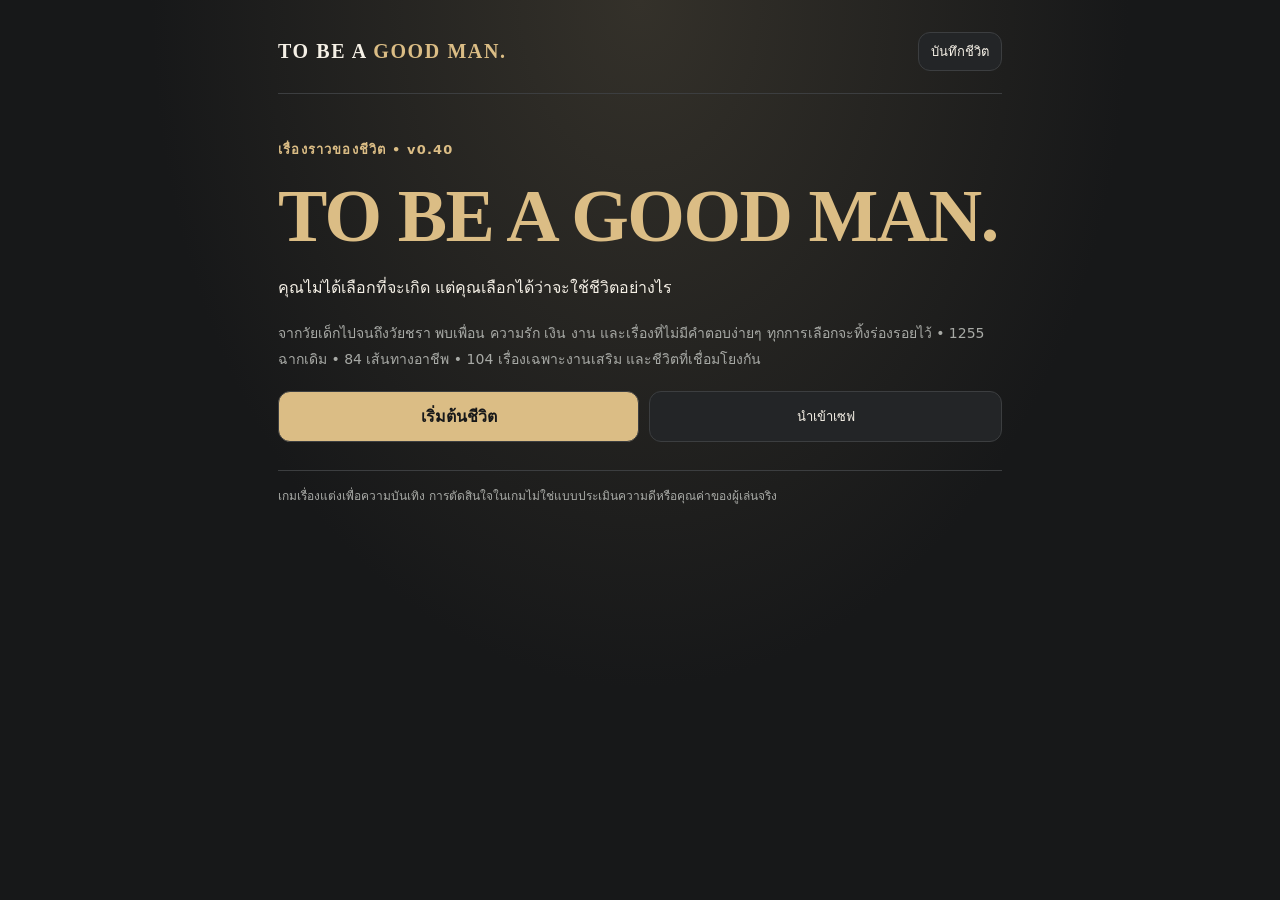
==== commit 9cdd4a9d: "Keep player cloud disabled pending independent account isolation" ====
--- a/index.html
+++ b/index.html
@@ -998,7 +998,7 @@
 p.append(groups);const known=Object.entries(state.people);if(known.length){const section=el("details",undefined,"group"),sum=el("summary",undefined,"groupsummary");add(sum,el("span","คนที่รู้จักและความรู้สึก"),el("span",known.length+" คน","groupvalue"));section.append(sum);const grid=el("div",undefined,"statgrid");for(const [name,rel] of known){const item=el("div",undefined,"stat");add(item,el("strong",genderName(name)),el("div",rel.feeling+" · "+rel.boundary+" · ความสนิท "+F.affinity(rel)+"/100","muted"));grid.append(item)}section.append(grid);p.append(section)}return p}
 function outcome(){const last=s.last||s.history[s.history.length-1];const latest=el("div",undefined,"latest");latest.id="latest-outcome";if(last){const previous=events.find(e=>e.id===last.id);add(latest,el("div","ผลล่าสุด • "+(last.title||s.history.findLast(x=>x.id===last.id)?.title||previous?.title||"การตัดสินใจ"),"latest-title"),el("p","เลือก: "+last.label,"muted"),el("p",last.result,"outcome-text"),effectsRow(last.changes));if(Object.keys(last.affinityChanges||{}).length)latest.append(affinityRow(last.affinityChanges))}else add(latest,el("div","ชีวิตของคุณกำลังเริ่มต้น","muted"));return latest}
 function render(){if(LAB_MODE)return;document.getElementById("menu").textContent=view==="journal"?"กลับไปเล่น":"บันทึกชีวิต";if(view==="setup"){renderSetup();return}
-if(view==="start"){const a=scene();add(a,el("div","เรื่องราวของชีวิต • v0.40","kicker"),el("h1","TO BE A GOOD MAN.","gc-home-title"),el("p","คุณไม่ได้เลือกที่จะเกิด แต่คุณเลือกได้ว่าจะใช้ชีวิตอย่างไร"),el("p","จากวัยเด็กไปจนถึงวัยชรา พบเพื่อน ความรัก เงิน งาน และเรื่องที่ไม่มีคำตอบง่ายๆ ทุกการเลือกจะทิ้งร่องรอยไว้ • "+events.filter(e=>!e.flex&&!e.cw&&!e.merge&&!e.freedom&&!e.later).length+" ฉากเดิม • "+window.CAREER_WORLD.count+" เส้นทางอาชีพ • "+window.LIFE_MERGED.detailCount+" เรื่องเฉพาะงานเสริม และชีวิตที่เชื่อมโยงกัน","muted"));const acts=el("div",undefined,"actions");if(load())add(acts,btn("เล่นต่อ",restore,"primary"),btn("เริ่มชีวิตใหม่",()=>{if(confirm("แทนที่บันทึกเดิมหรือไม่?")){view="setup";render()}}));else add(acts,btn("เริ่มต้นชีวิต",()=>{view="setup";render()},"primary"));if(load())add(acts,btn("ส่งออกเซฟ",exportLife,"small"));add(acts,btn("นำเข้าเซฟ",importLife,"small"),btn("บัญชี / เซฟ Cloud",openPlayerCloud,"small"));a.append(acts);const title=a.querySelector?.(".gc-home-title");if(title){title.setAttribute("role","button");title.tabIndex=0}return}
+if(view==="start"){const a=scene();add(a,el("div","เรื่องราวของชีวิต • v0.40","kicker"),el("h1","TO BE A GOOD MAN.","gc-home-title"),el("p","คุณไม่ได้เลือกที่จะเกิด แต่คุณเลือกได้ว่าจะใช้ชีวิตอย่างไร"),el("p","จากวัยเด็กไปจนถึงวัยชรา พบเพื่อน ความรัก เงิน งาน และเรื่องที่ไม่มีคำตอบง่ายๆ ทุกการเลือกจะทิ้งร่องรอยไว้ • "+events.filter(e=>!e.flex&&!e.cw&&!e.merge&&!e.freedom&&!e.later).length+" ฉากเดิม • "+window.CAREER_WORLD.count+" เส้นทางอาชีพ • "+window.LIFE_MERGED.detailCount+" เรื่องเฉพาะงานเสริม และชีวิตที่เชื่อมโยงกัน","muted"));const acts=el("div",undefined,"actions");if(load())add(acts,btn("เล่นต่อ",restore,"primary"),btn("เริ่มชีวิตใหม่",()=>{if(confirm("แทนที่บันทึกเดิมหรือไม่?")){view="setup";render()}}));else add(acts,btn("เริ่มต้นชีวิต",()=>{view="setup";render()},"primary"));if(load())add(acts,btn("ส่งออกเซฟ",exportLife,"small"));add(acts,btn("นำเข้าเซฟ",importLife,"small"));a.append(acts);const title=a.querySelector?.(".gc-home-title");if(title){title.setAttribute("role","button");title.tabIndex=0}return}
 if(!s){view="start";return render()}
 if(view==="journal"){const a=scene();add(a,el("div","สมุดบันทึก","kicker"),el("h2","เรื่องราวที่ผ่านมา"));const j=el("div",undefined,"journal");if(!s.history.length)j.append(el("p","ยังไม่มีการตัดสินใจ","muted"));for(const item of [...s.history].reverse()){const d=el("div",undefined,"entry");add(d,el("strong","อายุ "+item.age+" • "+item.title),el("p",item.label),el("p",item.result,"muted"));if(item.changes)d.append(effectsRow(item.changes));if(Object.keys(item.affinityChanges||{}).length)d.append(affinityRow(item.affinityChanges));j.append(d)}add(a,j,btn("กลับไปเล่น",()=>{view="play";render()}),btn("ส่งออกเซฟ",exportLife,"small"),btn("นำเข้าเซฟ",importLife,"small"),btn("เริ่มชีวิตใหม่",newGame));return}
 if(s.done){const a=scene(),ending=lifeEnding(s,lifeState());add(a,el("div","บทส่งท้าย • อายุ "+(s.finishedAge??100)+" ปี","kicker"),el("h2",ending.title),el("p","ชีวิตนี้เป็นผลจากเส้นทางที่คุณเลือก ไม่ใช่คำตัดสินว่าคุณเป็นคนดีหรือเลวเพียงคะแนนเดียว","muted"));const summary=el("div",undefined,"result");for(const [label,body] of ending.lines){summary.append(el("h3",label),el("p",body));}add(a,summary);if(ending.notable.length){const memories=el("div",undefined,"result");memories.append(el("h3","เหตุการณ์สำคัญที่เกิดขึ้นจริงในชีวิตนี้"));for(const x of ending.notable)memories.append(el("p","อายุ "+x.age+" ปี — "+x.title+": "+x.label));add(a,memories);}add(a,profile(s.finishedAge??100),outcome(),btn("ย้อนอ่านเรื่องราว",()=>{view="journal";render()}),btn("ใช้ชีวิตอีกครั้ง",newGame,"primary"));return}
--- a/goodman-cloud.css
+++ b/goodman-cloud.css
@@ -14,3 +14,5 @@
 .gc-pin>button{border:0;background:transparent;color:#aaa;font-size:12px}
 .gc-home-title{cursor:pointer;letter-spacing:-.02em;text-wrap:balance}
 .gc-home-title:focus-visible,.brand:focus-visible{outline:1px solid #dbbd85;outline-offset:4px}
+
+.gc-pin{position:relative;padding:22px 22px 16px}.gc-pin h2[hidden]{display:none}.gc-pin-dots{margin:18px 0 25px}.gc-pin .gc-pin-secondary{font-size:21px}.gc-pin>.gc-message:empty{display:none}.gc-pin>.gc-message{font-size:12px;min-height:0;margin:10px 0 0}.gc-pin>button{position:absolute;right:5px;top:0;font-size:23px;line-height:1;margin:0;padding:4px 8px}.gc-pin>.gc-message:not(:empty){padding-bottom:3px}
